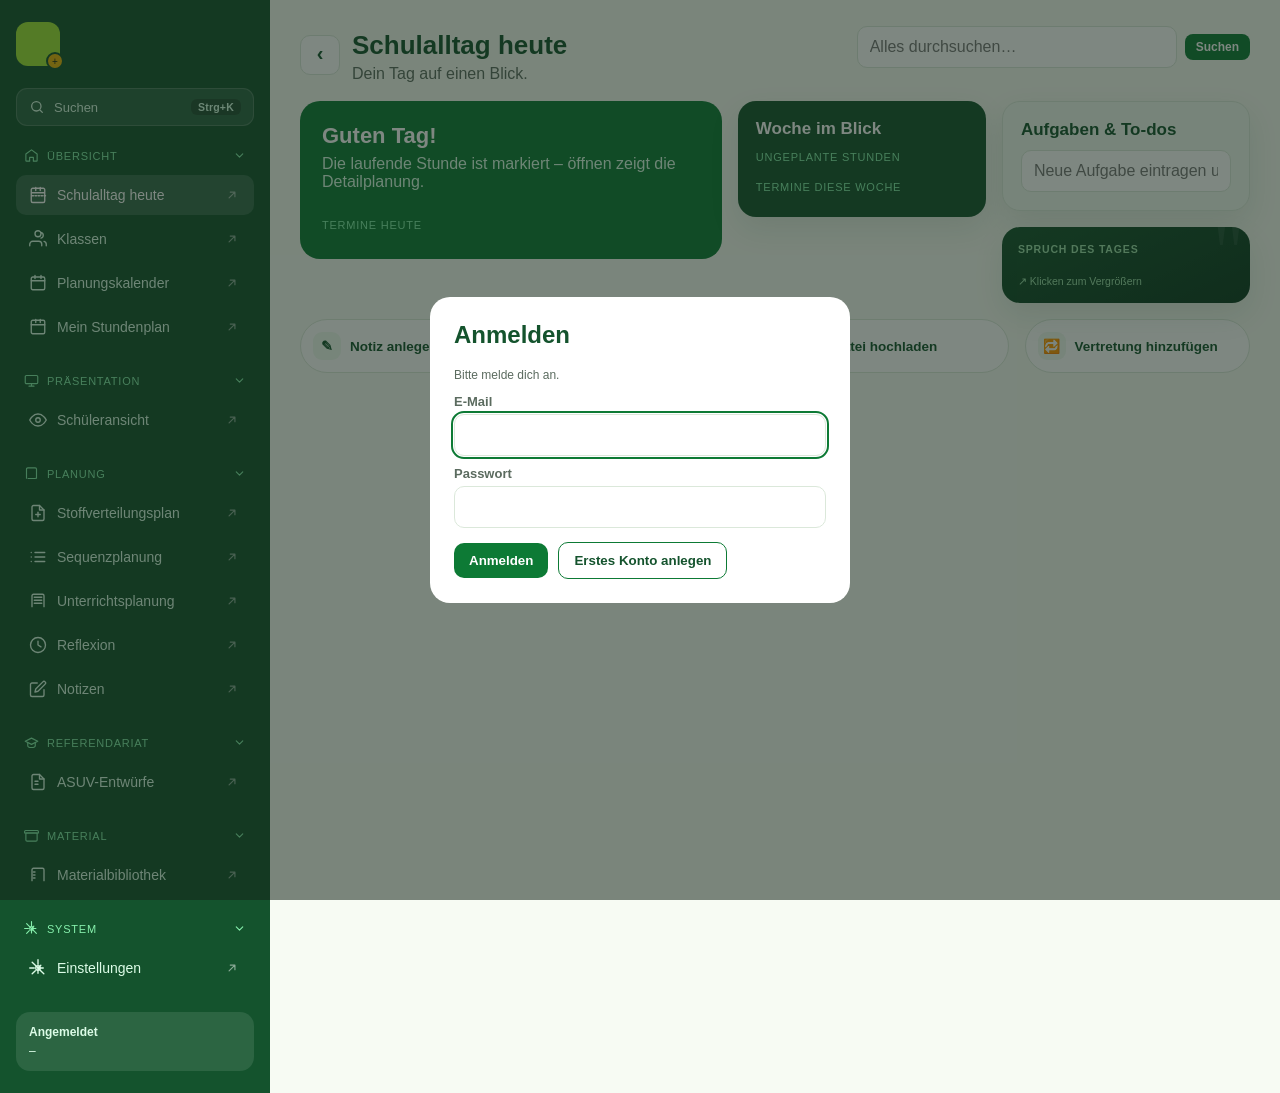
==== web/index.html @ 5d3d6851 "Login haerten: Rate-Limit gegen Brute-Force, Passwort aenderbar Rate-Limit (src/lib/loginguard.py, M" ====
<!DOCTYPE html>
<html lang="de">
<head>
<meta charset="UTF-8" />
<meta name="viewport" content="width=device-width, initial-scale=1.0, viewport-fit=cover" />
<title>Lehrer-Dashboard</title>
<link rel="icon" id="faviconLink" href="/favicon.ico" />
<link rel="apple-touch-icon" href="/api/branding/favicon" />
<link rel="manifest" href="/manifest.webmanifest" />
<meta name="theme-color" content="#14532d" />
<link rel="stylesheet" href="styles.css" />
<link rel="stylesheet" href="themes.css" />
<link rel="stylesheet" href="praesentation.css" />
</head>
<body>
<!-- U23: Offline-Banner (nur lesen). Sichtbar solange keine Internetverbindung besteht. -->
<div id="offlineBanner" class="offline-banner hidden" role="status" aria-live="polite">
  Offline – Änderungen sind erst wieder mit Internetverbindung möglich.
</div>
<div class="app">
  <div class="nav-backdrop" id="navBackdrop"></div>
  <aside id="sidebarNav">
    <div class="brand-wrap">
      <div class="avatar-wrap">
        <img class="avatar-img" id="avatarImg" src="[data-uri]" alt="Profil" />
        <div class="avatar-upload-btn" id="avatarUploadBtn" title="Profilbild hochladen">+</div>
        <input type="file" id="avatarFileInput" accept="image/*" hidden />
      </div>
      <div><div class="brand"><span id="sidebarDate"></span></div></div>
    </div>
    <div class="sub" id="sidebarKW"></div>

    <!-- U27 (Variante C): Kommando-Suche öffnen (⌘K / Strg+K / „/") -->
    <button class="nav-search-btn" id="cmdOpenBtn" type="button" aria-label="Suche öffnen">
      <span class="nav-search-ic"><svg viewBox="0 0 24 24" fill="none" stroke="currentColor" stroke-width="1.9" stroke-linecap="round" stroke-linejoin="round" aria-hidden="true"><path d="M11 18a7 7 0 1 0 0-14 7 7 0 0 0 0 14Z M20 20l-3.6-3.6"/></svg></span>
      <span>Suchen</span>
      <span class="nav-search-kbd" id="cmdOpenBtnKbd">⌘K</span>
    </button>

    <!-- Offline-Sync (F5): erscheint nur, solange ungelöste Sync-Konflikte oder fehlgeschlagene
         Mutationen in der lokalen Mutation-Queue liegen (siehe sync-conflicts.js). -->
    <button class="nav-search-btn nav-sync-conflict-btn hidden" id="syncConflictBtn" type="button">
      <span class="nav-search-ic" aria-hidden="true">⚠</span>
      <span id="syncConflictBtnLabel">Sync-Probleme</span>
    </button>

    <nav class="nav-groups" aria-label="Bereiche">
    <button type="button" class="section-label" data-section-toggle="uebersicht" aria-expanded="true">
      <svg class="section-ic" viewBox="0 0 24 24" fill="none" stroke="currentColor" stroke-width="1.8" stroke-linecap="round" stroke-linejoin="round" aria-hidden="true"><path d="M3 9.5 12 3l9 6.5V20a1 1 0 0 1-1 1h-5v-6H9v6H4a1 1 0 0 1-1-1V9.5Z"/></svg>
      <span>Übersicht</span>
      <svg class="section-chevron" viewBox="0 0 24 24" fill="none" stroke="currentColor" stroke-width="2" stroke-linecap="round" stroke-linejoin="round" aria-hidden="true"><path d="M6 9l6 6 6-6"/></svg>
    </button>
    <div class="nav-section" data-section="uebersicht">
    <span class="nav-row"><a class="nav-btn active" href="#heute" data-view="heute" aria-current="page"><span class="nav-ic"><svg viewBox="0 0 24 24" fill="none" stroke="currentColor" stroke-width="1.8" stroke-linecap="round" stroke-linejoin="round" aria-hidden="true"><path d="M3 9h18M9 2v4m6-4v4M4 13h2m2 0h2m2 0h2m2 0h2m2 0h2M5 22h14a2 2 0 0 0 2-2V5a2 2 0 0 0-2-2H5a2 2 0 0 0-2 2v15a2 2 0 0 0 2 2Z"/></svg></span><span>Schulalltag heute</span></a><button type="button" class="nav-tab-open" data-tab-open="heute" title="Schulalltag heute als Tab im Hintergrund öffnen" aria-label="Schulalltag heute als Tab im Hintergrund öffnen"><svg viewBox="0 0 24 24" fill="none" stroke="currentColor" stroke-width="2" stroke-linecap="round" stroke-linejoin="round" aria-hidden="true"><path d="M7 17 17 7M9 7h8v8"/></svg></button></span>
    <span class="nav-row"><a class="nav-btn" href="#klassen" data-view="klassen"><span class="nav-ic"><svg viewBox="0 0 24 24" fill="none" stroke="currentColor" stroke-width="1.8" stroke-linecap="round" stroke-linejoin="round" aria-hidden="true"><path d="M17 21v-2a4 4 0 0 0-4-4H5a4 4 0 0 0-4 4v2M12 9a4 4 0 1 0 0-8 4 4 0 0 0 0 8ZM23 21v-2a4 4 0 0 0-3-3.87M16 3.13a4 4 0 0 1 0 7.75"/></svg></span><span>Klassen</span></a><button type="button" class="nav-tab-open" data-tab-open="klassen" title="Klassen als Tab im Hintergrund öffnen" aria-label="Klassen als Tab im Hintergrund öffnen"><svg viewBox="0 0 24 24" fill="none" stroke="currentColor" stroke-width="2" stroke-linecap="round" stroke-linejoin="round" aria-hidden="true"><path d="M7 17 17 7M9 7h8v8"/></svg></button></span>
    <span class="nav-row"><a class="nav-btn" href="#kalender" data-view="kalender"><span class="nav-ic"><svg viewBox="0 0 24 24" fill="none" stroke="currentColor" stroke-width="1.8" stroke-linecap="round" stroke-linejoin="round" aria-hidden="true"><rect x="3" y="4" width="18" height="17" rx="2"/><path d="M16 2v4M8 2v4M3 9h18"/></svg></span><span>Planungskalender</span></a><button type="button" class="nav-tab-open" data-tab-open="kalender" title="Planungskalender als Tab im Hintergrund öffnen" aria-label="Planungskalender als Tab im Hintergrund öffnen"><svg viewBox="0 0 24 24" fill="none" stroke="currentColor" stroke-width="2" stroke-linecap="round" stroke-linejoin="round" aria-hidden="true"><path d="M7 17 17 7M9 7h8v8"/></svg></button></span>
    <span class="nav-row"><a class="nav-btn" href="#stundenplan" data-view="stundenplan"><span class="nav-ic"><svg viewBox="0 0 24 24" fill="none" stroke="currentColor" stroke-width="1.8" stroke-linecap="round" stroke-linejoin="round" aria-hidden="true"><path d="M3 5a2 2 0 0 1 2-2h14a2 2 0 0 1 2 2v14a2 2 0 0 1-2 2H5a2 2 0 0 1-2-2V5Z"/><path d="M3 9h18M9 2v4m6-4v4"/></svg></span><span>Mein Stundenplan</span></a><button type="button" class="nav-tab-open" data-tab-open="stundenplan" title="Mein Stundenplan als Tab im Hintergrund öffnen" aria-label="Mein Stundenplan als Tab im Hintergrund öffnen"><svg viewBox="0 0 24 24" fill="none" stroke="currentColor" stroke-width="2" stroke-linecap="round" stroke-linejoin="round" aria-hidden="true"><path d="M7 17 17 7M9 7h8v8"/></svg></button></span>
    </div>

    <button type="button" class="section-label" data-section-toggle="praesentation" aria-expanded="true">
      <svg class="section-ic" viewBox="0 0 24 24" fill="none" stroke="currentColor" stroke-width="1.8" stroke-linecap="round" stroke-linejoin="round" aria-hidden="true"><rect x="2" y="4" width="20" height="13" rx="2"/><path d="M8 21h8M12 17v4"/></svg>
      <span>Präsentation</span>
      <svg class="section-chevron" viewBox="0 0 24 24" fill="none" stroke="currentColor" stroke-width="2" stroke-linecap="round" stroke-linejoin="round" aria-hidden="true"><path d="M6 9l6 6 6-6"/></svg>
    </button>
    <div class="nav-section" data-section="praesentation">
    <span class="nav-row"><a class="nav-btn" href="#praesentation" data-view="praesentation"><span class="nav-ic"><svg viewBox="0 0 24 24" fill="none" stroke="currentColor" stroke-width="1.8" stroke-linecap="round" stroke-linejoin="round" aria-hidden="true"><path d="M1 12s4-8 11-8 11 8 11 8-4 8-11 8-11-8-11-8Z"/><circle cx="12" cy="12" r="3"/></svg></span><span>Schüleransicht</span></a><button type="button" class="nav-tab-open" data-tab-open="praesentation" title="Schüleransicht als Tab im Hintergrund öffnen" aria-label="Schüleransicht als Tab im Hintergrund öffnen"><svg viewBox="0 0 24 24" fill="none" stroke="currentColor" stroke-width="2" stroke-linecap="round" stroke-linejoin="round" aria-hidden="true"><path d="M7 17 17 7M9 7h8v8"/></svg></button></span>
    </div>

    <button type="button" class="section-label" data-section-toggle="planung" aria-expanded="true">
      <svg class="section-ic" viewBox="0 0 24 24" fill="none" stroke="currentColor" stroke-width="1.8" stroke-linecap="round" stroke-linejoin="round" aria-hidden="true"><path d="M4 19.5V5a2 2 0 0 1 2-2h12a2 2 0 0 1 2 2v14.5M6.5 20H18a2 2 0 0 0 2-2V5"/></svg>
      <span>Planung</span>
      <svg class="section-chevron" viewBox="0 0 24 24" fill="none" stroke="currentColor" stroke-width="2" stroke-linecap="round" stroke-linejoin="round" aria-hidden="true"><path d="M6 9l6 6 6-6"/></svg>
    </button>
    <div class="nav-section" data-section="planung">
    <span class="nav-row"><a class="nav-btn" href="#stoff" data-view="stoff"><span class="nav-ic"><svg viewBox="0 0 24 24" fill="none" stroke="currentColor" stroke-width="1.8" stroke-linecap="round" stroke-linejoin="round" aria-hidden="true"><path d="M14 2H6a2 2 0 0 0-2 2v16a2 2 0 0 0 2 2h12a2 2 0 0 0 2-2V8Z"/><polyline points="14 2 14 8 20 8"/><line x1="12" y1="11" x2="12" y2="17"/><line x1="9" y1="14" x2="15" y2="14"/></svg></span><span>Stoffverteilungsplan</span></a><button type="button" class="nav-tab-open" data-tab-open="stoff" title="Stoffverteilungsplan als Tab im Hintergrund öffnen" aria-label="Stoffverteilungsplan als Tab im Hintergrund öffnen"><svg viewBox="0 0 24 24" fill="none" stroke="currentColor" stroke-width="2" stroke-linecap="round" stroke-linejoin="round" aria-hidden="true"><path d="M7 17 17 7M9 7h8v8"/></svg></button></span>
    <span class="nav-row"><a class="nav-btn" href="#sequenzplan" data-view="sequenzplan"><span class="nav-ic"><svg viewBox="0 0 24 24" fill="none" stroke="currentColor" stroke-width="1.8" stroke-linecap="round" stroke-linejoin="round" aria-hidden="true"><path d="M8 6h13M8 12h13M8 18h13M3 6h.01M3 12h.01M3 18h.01"/></svg></span><span>Sequenzplanung</span></a><button type="button" class="nav-tab-open" data-tab-open="sequenzplan" title="Sequenzplanung als Tab im Hintergrund öffnen" aria-label="Sequenzplanung als Tab im Hintergrund öffnen"><svg viewBox="0 0 24 24" fill="none" stroke="currentColor" stroke-width="2" stroke-linecap="round" stroke-linejoin="round" aria-hidden="true"><path d="M7 17 17 7M9 7h8v8"/></svg></button></span>
    <span class="nav-row"><a class="nav-btn" href="#stunde" data-view="stunde"><span class="nav-ic"><svg viewBox="0 0 24 24" fill="none" stroke="currentColor" stroke-width="1.8" stroke-linecap="round" stroke-linejoin="round" aria-hidden="true"><path d="M4 19.5V5a2 2 0 0 1 2-2h12a2 2 0 0 1 2 2v14.5M7 7h10M7 11h10M7 15h10"/></svg></span><span>Unterrichtsplanung</span></a><button type="button" class="nav-tab-open" data-tab-open="stunde" title="Unterrichtsplanung als Tab im Hintergrund öffnen" aria-label="Unterrichtsplanung als Tab im Hintergrund öffnen"><svg viewBox="0 0 24 24" fill="none" stroke="currentColor" stroke-width="2" stroke-linecap="round" stroke-linejoin="round" aria-hidden="true"><path d="M7 17 17 7M9 7h8v8"/></svg></button></span>
    <span class="nav-row"><a class="nav-btn" href="#reflexion" data-view="reflexion"><span class="nav-ic"><svg viewBox="0 0 24 24" fill="none" stroke="currentColor" stroke-width="1.8" stroke-linecap="round" stroke-linejoin="round" aria-hidden="true"><path d="M12 2C6.48 2 2 6.48 2 12s4.48 10 10 10 10-4.48 10-10S17.52 2 12 2Z"/><path d="M12 7v5l4 2.5"/></svg></span><span>Reflexion</span></a><button type="button" class="nav-tab-open" data-tab-open="reflexion" title="Reflexion als Tab im Hintergrund öffnen" aria-label="Reflexion als Tab im Hintergrund öffnen"><svg viewBox="0 0 24 24" fill="none" stroke="currentColor" stroke-width="2" stroke-linecap="round" stroke-linejoin="round" aria-hidden="true"><path d="M7 17 17 7M9 7h8v8"/></svg></button></span>
    <span class="nav-row"><a class="nav-btn" href="#notizen" data-view="notizen"><span class="nav-ic"><svg viewBox="0 0 24 24" fill="none" stroke="currentColor" stroke-width="1.8" stroke-linecap="round" stroke-linejoin="round" aria-hidden="true"><path d="M11 4H4a2 2 0 0 0-2 2v14a2 2 0 0 0 2 2h14a2 2 0 0 0 2-2v-7"/><path d="M18.5 2.5a2.121 2.121 0 0 1 3 3L12 15l-4 1 1-4 9.5-9.5Z"/></svg></span><span>Notizen</span></a><button type="button" class="nav-tab-open" data-tab-open="notizen" title="Notizen als Tab im Hintergrund öffnen" aria-label="Notizen als Tab im Hintergrund öffnen"><svg viewBox="0 0 24 24" fill="none" stroke="currentColor" stroke-width="2" stroke-linecap="round" stroke-linejoin="round" aria-hidden="true"><path d="M7 17 17 7M9 7h8v8"/></svg></button></span>
    </div>

    <button type="button" class="section-label" data-section-toggle="referendariat" aria-expanded="true">
      <svg class="section-ic" viewBox="0 0 24 24" fill="none" stroke="currentColor" stroke-width="1.8" stroke-linecap="round" stroke-linejoin="round" aria-hidden="true"><path d="M22 10 12 5 2 10l10 5 10-5Z"/><path d="M6 12v5c0 1.5 2.5 3 6 3s6-1.5 6-3v-5"/></svg>
      <span>Referendariat</span>
      <svg class="section-chevron" viewBox="0 0 24 24" fill="none" stroke="currentColor" stroke-width="2" stroke-linecap="round" stroke-linejoin="round" aria-hidden="true"><path d="M6 9l6 6 6-6"/></svg>
    </button>
    <div class="nav-section" data-section="referendariat">
    <span class="nav-row"><a class="nav-btn" href="#asuv" data-view="asuv"><span class="nav-ic"><svg viewBox="0 0 24 24" fill="none" stroke="currentColor" stroke-width="1.8" stroke-linecap="round" stroke-linejoin="round" aria-hidden="true"><path d="M14 2H6a2 2 0 0 0-2 2v16a2 2 0 0 0 2 2h12a2 2 0 0 0 2-2V8Z"/><polyline points="14 2 14 8 20 8"/><line x1="12" y1="11" x2="8" y2="11"/><line x1="12" y1="15" x2="8" y2="15"/></svg></span><span>ASUV-Entwürfe</span></a><button type="button" class="nav-tab-open" data-tab-open="asuv" title="ASUV-Entwürfe als Tab im Hintergrund öffnen" aria-label="ASUV-Entwürfe als Tab im Hintergrund öffnen"><svg viewBox="0 0 24 24" fill="none" stroke="currentColor" stroke-width="2" stroke-linecap="round" stroke-linejoin="round" aria-hidden="true"><path d="M7 17 17 7M9 7h8v8"/></svg></button></span>
    </div>

    <button type="button" class="section-label" data-section-toggle="material" aria-expanded="true">
      <svg class="section-ic" viewBox="0 0 24 24" fill="none" stroke="currentColor" stroke-width="1.8" stroke-linecap="round" stroke-linejoin="round" aria-hidden="true"><path d="M21 8H3v11a2 2 0 0 0 2 2h14a2 2 0 0 0 2-2V8Z"/><path d="M1 5.5A1.5 1.5 0 0 1 2.5 4h19A1.5 1.5 0 0 1 23 5.5V8H1V5.5Z"/></svg>
      <span>Material</span>
      <svg class="section-chevron" viewBox="0 0 24 24" fill="none" stroke="currentColor" stroke-width="2" stroke-linecap="round" stroke-linejoin="round" aria-hidden="true"><path d="M6 9l6 6 6-6"/></svg>
    </button>
    <div class="nav-section" data-section="material">
    <span class="nav-row"><a class="nav-btn" href="#material" data-view="material"><span class="nav-ic"><svg viewBox="0 0 24 24" fill="none" stroke="currentColor" stroke-width="1.8" stroke-linecap="round" stroke-linejoin="round" aria-hidden="true"><path d="M4 19.5V5a2 2 0 0 1 2-2h12a2 2 0 0 1 2 2v14.5M6 8h2M6 12h2M6 16h2"/></svg></span><span>Materialbibliothek</span></a><button type="button" class="nav-tab-open" data-tab-open="material" title="Materialbibliothek als Tab im Hintergrund öffnen" aria-label="Materialbibliothek als Tab im Hintergrund öffnen"><svg viewBox="0 0 24 24" fill="none" stroke="currentColor" stroke-width="2" stroke-linecap="round" stroke-linejoin="round" aria-hidden="true"><path d="M7 17 17 7M9 7h8v8"/></svg></button></span>
    </div>

    <button type="button" class="section-label" data-section-toggle="system" aria-expanded="true">
      <svg class="section-ic" viewBox="0 0 24 24" fill="none" stroke="currentColor" stroke-width="1.8" stroke-linecap="round" stroke-linejoin="round" aria-hidden="true"><circle cx="12" cy="12" r="3"/><path d="M12 1v6m0 6v6M4.22 4.22l4.24 4.24m3.08 3.08l4.24 4.24M1 12h6m6 0h6M4.22 19.78l4.24-4.24m3.08-3.08l4.24-4.24M19.78 19.78l-4.24-4.24m-3.08-3.08l-4.24-4.24"/></svg>
      <span>System</span>
      <svg class="section-chevron" viewBox="0 0 24 24" fill="none" stroke="currentColor" stroke-width="2" stroke-linecap="round" stroke-linejoin="round" aria-hidden="true"><path d="M6 9l6 6 6-6"/></svg>
    </button>
    <div class="nav-section" data-section="system">
    <span class="nav-row"><a class="nav-btn" href="#settings" data-view="settings"><span class="nav-ic"><svg viewBox="0 0 24 24" fill="none" stroke="currentColor" stroke-width="1.8" stroke-linecap="round" stroke-linejoin="round" aria-hidden="true"><circle cx="12" cy="12" r="3"/><path d="M12 1v6m0 6v6M4.22 4.22l4.24 4.24m3.08 3.08l4.24 4.24M1 12h6m6 0h6M4.22 19.78l4.24-4.24m3.08-3.08l4.24-4.24M19.78 19.78l-4.24-4.24m-3.08-3.08l-4.24-4.24"/></svg></span><span>Einstellungen</span></a><button type="button" class="nav-tab-open" data-tab-open="settings" title="Einstellungen als Tab im Hintergrund öffnen" aria-label="Einstellungen als Tab im Hintergrund öffnen"><svg viewBox="0 0 24 24" fill="none" stroke="currentColor" stroke-width="2" stroke-linecap="round" stroke-linejoin="round" aria-hidden="true"><path d="M7 17 17 7M9 7h8v8"/></svg></button></span>
    </div>

    </nav>
    <div class="nav-footer"><div style="font-weight:700; margin-bottom:5px;">Angemeldet</div><span id="navUser">–</span></div>
  </aside>

  <main>
    <!-- M6 U2: globale In-App-Tab-Leiste (mehrere Views/Klassen parallel offenhalten) -->
    <div class="global-tabs" id="globalTabs"></div>

    <div class="topbar">
      <div class="topbar-head">
        <button class="burger-btn" id="burgerBtn" aria-label="Menü öffnen"><span></span></button>
        <button class="nav-collapse-btn" id="navCollapseBtn" title="Navigation einklappen" aria-label="Navigation einklappen">‹</button>
        <div class="topbar-titles">
          <h1 class="title" id="pageTitle">Schulalltag heute</h1>
          <div class="page-sub" id="pageSub">Dein Tag auf einen Blick.</div>
        </div>
      </div>
      <!-- U25: Globale Volltextsuche über alle Inhalte -->
      <form class="topbar-search" id="globalSearchForm" role="search">
        <input id="globalSearchInput" type="search" placeholder="Alles durchsuchen…" aria-label="Volltextsuche" autocomplete="off" />
        <button class="btn small" type="submit">Suchen</button>
      </form>
      <!-- M1d: Schulmanager-Abgleich – Glocke nur sichtbar, wenn ein ICS-Link hinterlegt ist -->
      <button type="button" class="sm-bell hidden" id="smBellBtn" title="Schulmanager-Änderungen" aria-label="Schulmanager-Änderungen">
        <svg viewBox="0 0 24 24" fill="none" stroke="currentColor" stroke-width="1.8" stroke-linecap="round" stroke-linejoin="round" aria-hidden="true"><path d="M18 8a6 6 0 0 0-12 0c0 7-3 9-3 9h18s-3-2-3-9"/><path d="M13.73 21a2 2 0 0 1-3.46 0"/></svg>
        <span class="sm-bell-dot hidden" id="smBellCount">0</span>
      </button>
    </div>

    <!-- SUCHE (U25; U27 Variante C: zweispaltig – Filter links, Treffer rechts) -->
    <section id="suche" class="view hidden">
      <div class="card search-head">
        <h2 id="searchHeading" style="margin-bottom:4px;">Suche</h2>
        <p class="muted small" id="searchSummary">Gib oben einen Suchbegriff ein.</p>
      </div>
      <div class="search-layout">
        <div class="search-filters" id="searchFacets"></div>
        <div id="searchResultsGlobal" class="search-results"></div>
      </div>
    </section>

    <!-- HEUTE — Desktop: dreispaltiges Raster (Stundenplan | Woche im Blick | To-dos/Spruch).
         Mobile (<=1080px) fällt auf eine Spalte in der bisherigen Reihenfolge zurück; der
         Spruch bleibt <=920px ausgeblendet wie bisher. Alle IDs unverändert. -->
    <section id="heute" class="view">
      <div id="heuteTiles"></div>
      <div class="dash-grid">
        <div class="hero-panel">
          <h2>Guten Tag!</h2>
          <p style="margin:0 0 16px; color:#dcfce7;">Die laufende Stunde ist markiert – öffnen zeigt die Detailplanung.</p>
          <div class="mini-list" id="todayLessonList"></div>
          <div class="sec-h">Termine heute</div>
          <div class="mini-list" id="todayAppointmentsList"></div>
          <div id="hefterReminderBlock" class="hidden">
            <div class="sec-h">Heftereinträge</div>
            <div class="mini-list" id="hefterReminderList"></div>
          </div>
        </div>
        <div class="card dark dash-week">
          <h3>Woche im Blick</h3>
          <div class="sec-h">Ungeplante Stunden</div>
          <div class="mini-list" id="weekUnplannedList"></div>
          <div class="sec-h">Termine diese Woche</div>
          <div class="mini-list" id="weekAppointmentsList"></div>
        </div>
        <div class="dash-side">
          <div class="card soft">
            <h3>Aufgaben &amp; To-dos</h3>
            <div id="todoList"></div>
            <div class="row" style="margin-top:9px;">
              <div style="grid-column: span 2;"><input id="newTodoInput" placeholder="Neue Aufgabe eintragen und Enter drücken ..." /></div>
            </div>
          </div>
          <div class="spruch-card" id="spruchCard" tabindex="0" role="button" aria-label="Spruch des Tages, Vollbild öffnen">
            <div class="qmark">&quot;</div>
            <div class="eyebrow">Spruch des Tages <span class="spruch-cat" id="spruchCat"></span></div>
            <blockquote id="spruchText"></blockquote>
            <div class="expand-hint">↗ Klicken zum Vergrößern</div>
          </div>
        </div>

        <div class="ql-row">
          <div class="ql-cell"><button type="button" class="ql-pill" id="qlNoteBtn"><span class="ql-ic">✎</span>Notiz anlegen</button></div>
          <div class="ql-cell"><button type="button" class="ql-pill" id="qlCalendarBtn"><span class="ql-ic">📅</span>Kalendereintrag</button></div>
          <div class="ql-cell"><button type="button" class="ql-pill" id="qlUploadBtn"><span class="ql-ic">⇧</span>Datei hochladen</button></div>
          <div class="ql-cell"><button type="button" class="ql-pill" id="qlVertretungBtn"><span class="ql-ic">🔁</span>Vertretung hinzufügen</button></div>
        </div>
      </div>
    </section>

    <!-- KLASSEN — Desktop: Formular oben (kompaktes 4er-Raster), Übersicht darunter in
         voller Breite (die Tabelle braucht den Platz). Mobile unverändert. -->
    <section id="klassen" class="view hidden">
      <div id="klassenTiles"></div>
      <div class="card" id="klassenFormCard">
        <h3>Klasse anlegen</h3>
        <div class="row-3">
          <div><label for="className">Klassenname</label><input id="className" placeholder="z. B. 8a" /></div>
          <div><label for="classSubject">Fach</label><select id="classSubject"><option>Deutsch</option><option>WTH</option><option>kein Fach</option></select></div>
          <div><label for="classGrade">Klassenstufe</label><select id="classGrade"><option>5</option><option>6</option><option>7</option><option>8</option><option>9</option><option>10</option></select></div>
          <div><label for="classTrack">Bildungsgang</label><select id="classTrack"><option>RS</option><option>HS</option><option>gemischt</option></select></div>
          <div><label for="classHours">Wochenstunden</label><input id="classHours" type="number" min="1" max="10" value="2" /></div>
          <div><label for="classGroup">Parallelgruppe</label><input id="classGroup" placeholder="z. B. Deutsch 8" /></div>
        </div>
        <div style="margin-top:12px;"><button class="btn" id="saveClass">Klasse speichern</button></div>
      </div>
      <div class="card" id="klassenListCard" style="margin-top:14px;">
        <h3>Klassenübersicht</h3>
        <p class="muted small">Klick auf den Klassennamen öffnet die Detailseite mit Stunden und Schülerliste.</p>
        <div class="table-scroll table-scroll-wide" id="classTableWrap"><table id="classTable"><thead><tr><th>Klasse</th><th>Fach</th><th>Stufe</th><th>Bildungsgang</th><th>Std.</th><th>Parallelgruppe</th><th></th></tr></thead><tbody></tbody></table></div>
      </div>
    </section>

    <!-- KLASSEN-DETAIL (U14) — Desktop: zweispaltiges Raster (cd-layout); Mobile (<=1080px)
         fällt auf eine Spalte zurück, siehe @media in styles.css. Alle Container-IDs
         unverändert, damit app.js weiter dieselben Elemente füllt. -->
    <section id="klasse-detail" class="view hidden">
      <div class="card cd-band">
        <div class="cd-head">
          <h3 id="cdTitle" style="margin:0;">Klasse</h3>
          <div class="cd-actions">
            <button class="btn small secondary" id="cdBackBtn">← Zur Übersicht</button>
            <button class="btn small" id="cdEditBtn">Stammdaten bearbeiten</button>
            <button class="btn small" id="cdPraesentBtn">In Schüleransicht zeigen</button>
          </div>
        </div>
        <div id="cdMeta" class="cd-meta"></div>
      </div>

      <!-- Status-Kacheln: Kennzahlen auf einen Blick, Klick springt zur passenden Karte -->
      <div id="cdTiles" class="cd-tiles"></div>

      <div class="cd-layout">
        <div class="cd-col-main">
          <!-- ===== U18: Sitzplan (Lehrersicht: Tafel unten) ===== -->
          <div class="card cd-ord-2">
            <h3>Sitzplan</h3>
            <p class="muted small">Plätze anordnen, Namen aus der Schülerliste zuweisen, speichern und als PDF drucken. Ansicht in Lehrersicht: Tafel/Vorne unten.</p>

            <div class="row" style="margin-top:10px;align-items:end;">
              <div><label class="small muted" for="spName">Name des Sitzplans</label><input id="spName" placeholder="z. B. Standardplan" /></div>
              <div><label class="small muted" for="spRows">Reihen</label><input id="spRows" type="number" min="1" max="12" value="4" /></div>
              <div><label class="small muted" for="spCols">Spalten</label><input id="spCols" type="number" min="1" max="12" value="5" /></div>
              <div><button class="btn small secondary" id="spBuildBtn">Raster aufbauen</button></div>
            </div>

            <div class="sp-ai" style="margin-top:12px;">
              <label class="small muted" for="spAiDesc">KI-Anordnung (Freitext, z. B. „Lisa nach vorn, Max nicht neben Paul“)</label>
              <textarea id="spAiDesc" rows="2" placeholder="Wünsche zur Sitzordnung …"></textarea>
              <div style="margin-top:8px;"><button class="btn small" id="spAiBtn">Per KI anordnen</button></div>
            </div>

            <div id="spGridWrap" class="sp-grid-wrap" style="margin-top:14px;"></div>

            <div class="row" style="margin-top:12px;">
              <div><button class="btn small" id="spSaveBtn">Sitzplan speichern</button></div>
              <div><button class="btn small secondary" id="spExportBtn" disabled>Als PDF herunterladen</button></div>
              <div><button class="btn small secondary" id="spNewBtn">Neu / Leeren</button></div>
            </div>

            <div style="margin-top:14px;">
              <h4 style="margin:0 0 6px;">Gespeicherte Sitzpläne</h4>
              <div id="spList"></div>
            </div>
          </div>
          <!-- ===== /U18 ===== -->

          <div class="card cd-ord-3">
            <div class="cd-head">
              <h3>Lehrplan – Abhaken</h3>
              <div id="cdLehrplanProgress" class="cd-actions"></div>
            </div>
            <p class="muted small">Ziele der Klassenstufe und Lernbereiche aus dem sächsischen Lehrplan – übers Schuljahr abhaken. Abgehakte bleiben sichtbar.</p>
            <div id="cdLehrplan"></div>
          </div>

          <div class="card cd-ord-4">
            <div class="cd-head">
              <h3>Hefter der SuS</h3>
              <div id="cdHefterFilter" class="cd-actions"></div>
            </div>
            <p class="muted small">Was die Schüler:innen laut Soll im Hefter stehen haben – chronologisch nach Stunden. Direkt hier bearbeitbar, wird beim Tippen automatisch gespeichert.</p>
            <div id="cdHefter"></div>
          </div>
        </div>

        <div class="cd-col-side">
          <div class="card cd-ord-1">
            <h3>Stunden dieser Klasse</h3>
            <div id="cdLessons"></div>
          </div>

          <div class="card cd-ord-5">
            <h3>Gespeicherte Stoffverteilungspläne</h3>
            <!-- U19: echte Liste der Stoffpläne dieser Klasse -->
            <div id="cdStoffPlans"></div>
          </div>

          <!-- Notizen zu dieser Klasse (U17-Anbindung) -->
          <div class="card cd-ord-7">
            <div class="cd-head">
              <h3>Notizen zu dieser Klasse</h3>
              <button class="btn small secondary" id="cdNoteNewBtn">+ Neue Notiz</button>
            </div>
            <p class="muted small">Dieselben Notizen wie unter „Notizen" – hier auf diese Klasse gefiltert. Wird beim Tippen automatisch gespeichert.</p>
            <div id="cdNotesPanel" class="notiz-ws-mini"></div>
          </div>

          <!-- U16: Plan für Parallelklasse duplizieren -->
          <div class="card u16-dup-card cd-ord-6">
            <h3>Plan für Parallelklasse duplizieren</h3>
            <p class="muted small">Einen Stoffplan dieser Klasse als Entwurf für eine andere Klasse übernehmen. Zeiträume lassen sich neu berechnen oder per KI anpassen.</p>
            <div id="cdDupBody"></div>
          </div>

          <div class="card cd-ord-8">
            <h3>Schülerliste</h3>
            <p class="muted small">Namen der Klasse pflegen – Grundlage für den Sitzplan.</p>
            <div id="cdStudentList"></div>
            <div class="row" style="margin-top:10px;">
              <div style="grid-column: span 2;"><input id="cdStudentName" placeholder="Name eingeben und Enter drücken …" /></div>
            </div>
            <div style="margin-top:12px;">
              <label class="small muted" for="cdStudentBulk">Mehrere Namen einfügen (eine Zeile = ein Name)</label>
              <textarea id="cdStudentBulk" rows="3" placeholder="Anna Muster&#10;Ben Beispiel&#10;…"></textarea>
              <div style="margin-top:8px;"><button class="btn small secondary" id="cdStudentBulkBtn">Alle hinzufügen</button></div>
            </div>
          </div>
        </div>
      </div>
    </section>

    <!-- KALENDER -->
    <section id="kalender" class="view hidden">
      <!-- U22: Kalender-Redesign — Gitter im Fokus (cal-main), Werkzeuge in einklappbarer Seitenleiste (cal-side) -->
      <div class="cal-layout" id="calLayout">
        <div class="cal-main">
          <div id="kalenderTiles"></div>
          <!-- Neuer Termin: Popover-Panel, standardmäßig versteckt; öffnet per Button oder Klick auf einen Tag -->
          <div class="card cal-entry-panel hidden" id="calEntryPanel">
            <h3 style="margin-bottom:8px;">Neuer Termin</h3>
            <div class="row">
              <div><label for="calEntryTitle">Titel</label><input id="calEntryTitle" placeholder="z. B. LUE Rechtschreibung" /></div>
              <div><label for="calEntryDate">Datum (von)</label><input id="calEntryDate" type="date" /></div>
            </div>
            <div class="row">
              <div><label for="calEntryEndDate">Enddatum (optional, mehrtägig)</label><input id="calEntryEndDate" type="date" /></div>
              <div><label for="calEntryCategory">Kategorie</label><select id="calEntryCategory"></select></div>
            </div>
            <label style="display:flex; align-items:center; gap:8px; margin-top:8px;"><input type="checkbox" id="calEntryAllDay" style="width:auto;" checked /> Ganztägig</label>
            <div class="row" id="calEntrySlotRow" style="margin-top:8px;">
              <div><label for="calEntrySlot">Stunde (optional)</label><select id="calEntrySlot"><option value="">– manuell –</option></select></div>
            </div>
            <div class="row" id="calEntryTimeRow" style="margin-top:8px; display:none;">
              <div><label for="calEntryStartTime">Uhrzeit von</label><input id="calEntryStartTime" type="time" /></div>
              <div><label for="calEntryEndTime">Uhrzeit bis</label><input id="calEntryEndTime" type="time" /></div>
            </div>
            <div class="row" style="margin-top:8px;">
              <div><label>Klassen</label><div class="class-toggle-row" id="calEntryClasses"></div></div>
              <div><label for="calEntryType">Typ</label><select id="calEntryType"><option value="lu">Lernerfolgskontrolle</option><option value="exam">Klassenarbeit/Präsentation</option><option value="normal">Sonstiges</option></select></div>
            </div>
            <div class="row" style="margin-top:8px;">
              <div><label for="calEntryRoom">Zimmer</label><input id="calEntryRoom" placeholder="z. B. 204" /></div>
            </div>
            <div style="margin-top:8px;"><label for="calEntryNotes">Notizen</label><textarea id="calEntryNotes" rows="3" placeholder="Notizen zu diesem Termin"></textarea></div>
            <label style="display:flex; align-items:center; gap:8px; margin-top:8px;"><input type="checkbox" id="calEntryFixed" style="width:auto;" /> Fixer Termin (nicht durch die Verplanung verschiebbar)</label>
            <div style="margin-top:10px; display:flex; gap:8px;"><button class="btn" id="calSaveEntryBtn">Termin speichern</button><button class="btn secondary" id="calEntryCancel">Abbrechen</button></div>
          </div>
          <div class="card">
            <div class="cal-nav">
              <button id="calPrevBtn" type="button" aria-label="Vorheriger Zeitraum">&larr;</button>
              <strong id="calLabel" style="color:var(--primary-dark);" aria-live="polite">Monat</strong>
              <span class="badge cal-week-badge hidden" id="calWeekBadge"></span>
              <button id="calNextBtn" type="button" aria-label="Nächster Zeitraum">&rarr;</button>
              <div class="view-toggle">
                <button id="calMonthBtn" class="active">Monat</button>
                <button id="calWeekBtn">Woche</button>
              </div>
              <button class="btn small ghost hidden" id="calTtToggle" title="Stundenplan-Ebene ein-/ausblenden">Stundenplan</button>
              <button class="btn small ghost" id="calOnlyTtBtn" title="Nur den Stundenplan anzeigen, alle anderen Termine ausblenden">Nur Stundenplan</button>
              <button class="btn small" id="calNewEntryBtn">+ Neuer Termin</button>
              <button class="btn small secondary" id="calAbsenceBtn" title="Krank, frei, Fortbildung, Exkursion, Kur oder Dienstreise eintragen">Abwesenheit</button>
              <button class="btn small secondary" id="calSideToggle" title="Werkzeuge ein-/ausblenden">Werkzeuge</button>
            </div>
            <div class="cal-grid" id="calGrid"></div>
            <!-- U28: Tages-Agenda (Fantastical-Stil) — Klick auf einen Monatstag zeigt seine Termine hier statt sie direkt zu öffnen. -->
            <div class="cal-day-agenda hidden" id="calDayAgenda">
              <div class="cal-day-agenda-head">
                <span class="cal-day-agenda-date" id="calDayAgendaDate"></span>
                <button class="btn small" id="calDayAgendaAddBtn">+ Termin</button>
              </div>
              <div class="cal-day-agenda-list" id="calDayAgendaList"></div>
            </div>
            <p class="small muted" style="margin-top:8px;">Grau hinterlegt = Ferien/Feiertag. Klick auf einen Tag zeigt seine Termine unten; Klick auf einen Stundentermin öffnet die Detailansicht.</p>
            <div class="cal-legend" id="calLegend"></div>
            <button class="btn small secondary" id="calManageCatBtn" data-view-target="settings" style="margin-top:8px;">Kategorien verwalten</button>
          </div>
          <!-- U22: Terminübersicht je Klasse — Lernbereiche als klickbare Datums-Abfolge -->
          <div class="card" style="margin-top:14px;">
            <h3 style="margin-bottom:8px;">Terminübersicht je Klasse</h3>
            <p class="muted small">Klick auf einen Lernbereich zeigt seinen Zeitraum und die Leistungsüberprüfungen. Klick auf ein Datum springt in den Kalender.</p>
            <div id="classTimeline"></div>
          </div>
        </div>
        <aside class="cal-side" id="calSide">
          <div class="card">
            <h3>Klassenfilter</h3>
            <p class="muted small">Klassen an- und abwählen, um ihre Termine und Lernbereiche ein- oder auszublenden.</p>
            <button type="button" class="class-toggle-summary" id="classToggleSummaryBtn" hidden></button>
            <div class="class-toggle-row" id="classToggleRow"></div>
          </div>
          <!-- U21: Google-Kalender-Sync (Button + Status; Einrichtung in den Einstellungen) -->
          <div class="card" id="googleSyncCard">
            <h3 style="margin-bottom:8px;">Google-Kalender</h3>
            <p class="muted small">Gleicht deinen Planungskalender in beide Richtungen mit Google ab. Einrichtung (Schlüssel + Kalender-ID) unter <em>Einstellungen</em>.</p>
            <div style="margin:8px 0 12px;"><span id="calGoogleStatus" class="badge bad">Nicht verbunden</span></div>
            <button class="btn" id="calGoogleSyncBtn" disabled>Mit Google synchronisieren</button>
          </div>
          <!-- U20: Jahresplan importieren (PDF → KI-Terminerkennung → Auswahl → Übernahme) -->
          <div class="card">
            <h3 style="margin-bottom:8px;">Jahresplan importieren</h3>
            <p class="muted small">Schul-Jahresplan als PDF hochladen. Die KI erkennt Termine; du wählst per Häkchen, welche übernommen werden.</p>
            <div><label for="importFile">Jahresplan (PDF)</label><input type="file" id="importFile" accept="application/pdf,.pdf" /></div>
            <div style="margin-top:10px;"><button class="btn" id="importAnalyzeBtn">PDF analysieren</button></div>
          </div>
        </aside>
      </div>
    </section>

    <!-- MEIN STUNDENPLAN (U27b) — Wochenraster mit A/B-Wochen, Klingelzeiten, Editoren -->
    <section id="stundenplan" class="view hidden">
      <div id="stundenplanTiles"></div>
      <div id="ttToolbar" class="tt-toolbar card"></div>
      <div id="ttEmpty" class="tt-empty hidden"></div>
      <div class="tt-scroll" id="ttScroll"><div id="ttGrid" class="tt-grid"></div></div>
      <div id="ttLegend" class="tt-legend"></div>
      <div id="ttEditors" class="tt-editors hidden"></div>
    </section>

    <!-- PRÄSENTATION / SCHÜLERANSICHT -->
    <section id="praesentation" class="view hidden">
      <div class="praesent-bar">
        <div class="praesent-tabs">
          <button class="praesent-tab active" data-praesent="jahresplan">Jahresplan</button>
          <button class="praesent-tab" data-praesent="lernbereich">Lernbereichsplanung</button>
          <button class="praesent-tab" data-praesent="ablauf">Unterrichtsablauf heute</button>
        </div>
        <div class="praesent-controls">
          <select id="praesentClass" class="praesent-select" style="display:none;" aria-label="Klasse"></select>
          <select id="praesentLesson" class="praesent-select" style="display:none;" aria-label="Stunde"></select>
          <button class="praesent-navbtn" id="praesentPrevBtn" style="display:none;" aria-label="Vorherige Phase">‹ Zurück</button>
          <button class="praesent-navbtn" id="praesentNextBtn" style="display:none;" aria-label="Nächste Phase">Weiter ›</button>
          <button class="btn secondary" id="praesentEditBtn" style="display:none;">Bearbeiten</button>
          <button class="btn" id="praesentFullscreenBtn">Vollbild</button>
        </div>
      </div>
      <div id="praesentStage" class="praesent-stage"></div>
    </section>

    <!-- STOFFVERTEILUNGSPLAN — Desktop: Planvorschlag + gespeicherte Pläne (breit) links,
         Jahres-Verplanung + Material-Upload rechts. Mobile (<=1080px): Original-Reihenfolge. -->
    <section id="stoff" class="view hidden">
      <div id="stoffTiles"></div>
      <div class="v2col">
      <div class="vcol">
      <div class="card ord-2">
        <h3>Planvorschlag</h3>
        <div id="planSummary" class="small muted" style="margin-bottom:8px;"></div>
        <div class="table-scroll"><table id="planTable"><thead><tr><th>LB</th><th>Thema</th><th>Ustd.</th><th>Wochen</th><th>Zeitraum</th></tr></thead><tbody></tbody></table></div>
        <div style="margin-top:12px;">
          <button class="btn" id="planSaveBtn">Plan speichern</button>
          <span class="small muted" style="margin-left:8px;">Speichert den aktuell angezeigten Vorschlag als Stoffverteilungsplan.</span>
        </div>
      </div>
      <!-- Gespeicherte Stoffverteilungspläne (U12) -->
      <div class="card ord-3" id="stoffPlansCard">
        <h3>Gespeicherte Pläne</h3>
        <p class="muted small">Pläne der gewählten Klasse: laden (füllt die Tabelle oben), Zeiträume bearbeiten, aktiv schalten oder löschen. Je Klasse + Schuljahr kann nur ein Plan aktiv sein.</p>
        <div id="stoffPlansList" class="stoff-plans"></div>
      </div>
      </div>
      <div class="vcol">
      <div class="card ord-1">
        <h3>Jahres-Verplanung (Vorschlag)</h3>
        <p class="muted small">Verteilt die Lernbereiche der Klasse über das Schuljahr – Stundenrichtwerte, Wochenstunden, Ferien/Feiertage und fixe Termine werden berücksichtigt.</p>
        <div class="row">
          <div><label for="planYear">Schuljahr</label><select id="planYear"></select></div>
          <div><label for="planClass">Klasse</label><select id="planClass"></select></div>
        </div>
        <p class="muted small">Klassen ohne festes Fach (z. B. stellvertretende Klassenleitung) erscheinen hier nicht – für sie gibt es keinen einheitlichen Lehrplan. Einzelne Stunden lassen sich für solche Klassen weiterhin direkt in der Unterrichtsplanung mit freier Fachwahl anlegen.</p>
        <div style="margin-top:12px; display:flex; gap:10px; flex-wrap:wrap;">
          <button class="btn ai" id="stoffAiBtn">✨ KI-Vorschlag</button>
        </div>
        <div class="note-box" style="margin-top:12px;">„✨ KI-Vorschlag" nutzt Claude (Sonnet) für eine didaktische Sequenzierung des Stoffverteilungsplans.</div>
        <div style="margin-top:14px;">
          <label for="planNotes">Ideen für den Jahresplan (KI berücksichtigt sie bei der Generierung)</label>
          <textarea id="planNotes" rows="3" placeholder="z. B. Projektwoche im Mai, Klassenfahrt vor den Herbstferien, Schwerpunkt Lektüre in Kl. 8 …"></textarea>
          <div style="margin-top:8px; display:flex; gap:10px; align-items:center;">
            <button class="btn small secondary" id="planNotesSave">Ideen speichern</button>
            <span id="planNotesStatus" class="small muted"></span>
          </div>
        </div>
      </div>
      <div class="card ord-4" id="stoffUploadCard" style="display:none;">
        <h3>Material zu einem Lernbereich hochladen</h3>
        <p class="muted small">Wird in der Materialbibliothek abgelegt, indiziert und mit dem Lernbereich verknüpft (Direkt-Upload).</p>
        <div class="row-3">
          <div><label for="stoffLb">Lernbereich</label><select id="stoffLb"></select></div>
          <div><label for="stoffFile">Datei</label><input type="file" id="stoffFile" /></div>
          <div style="align-self:flex-end;"><button class="btn" id="stoffUpload">Hochladen &amp; verknüpfen</button></div>
        </div>
      </div>
      </div>
      </div>
    </section>

    <!-- SEQUENZPLANUNG — Desktop: Stundenliste (breit) links, Konfiguration rechts.
         Mobile (<=1080px): Konfiguration über Stundenliste wie bisher. -->
    <section id="sequenzplan" class="view hidden">
      <div id="sequenzTiles"></div>
      <div class="v2col">
      <div class="card ord-2">
        <h3>Stunden dieser Sequenz</h3>
        <div id="seqSummary" class="small muted" style="margin-bottom:8px;"></div>
        <div id="seqCards" class="seq-cards"></div>
        <div style="margin-top:12px;">
          <button class="btn" id="seqSaveBtn">Sequenzplan speichern</button>
          <span class="small muted" style="margin-left:8px;">Speichert Titel, Grobziele und Notenarten aller Karten.</span>
          <span id="seqSaveStatus" class="small muted" style="margin-left:8px;"></span>
        </div>
      </div>
      <div class="card ord-1">
        <h3>Sequenzplan</h3>
        <p class="muted small">Zerlegt einen Block des aktiven Stoffverteilungsplans in einzelne Unterrichtsstunden mit Grobziel und Notenart.</p>
        <div class="row">
          <div><label for="seqClass">Klasse</label><select id="seqClass"></select></div>
          <div><label for="seqBlock">Block (aus aktivem Stoffplan)</label><select id="seqBlock"></select></div>
        </div>
        <div id="seqNoActivePlan" class="note-box" style="margin-top:12px; display:none;">Für diese Klasse gibt es keinen aktiven Stoffverteilungsplan. Bitte zuerst im Stoffverteilungsplan einen Plan aktiv setzen.</div>
        <div style="margin-top:14px;">
          <label for="seqIdeas">Ideen für diese Sequenz (KI berücksichtigt sie bei der Generierung)</label>
          <textarea id="seqIdeas" rows="2" placeholder="z. B. Bezug zu einem aktuellen Jugendbuch, Stationenlernen in der Mitte …"></textarea>
        </div>
        <div style="margin-top:10px; display:flex; gap:16px; flex-wrap:wrap;">
          <label class="small"><input type="checkbox" id="seqWantLk" /> Lernkontrolle einplanen</label>
          <label class="small"><input type="checkbox" id="seqWantReferat" /> Referat einplanen</label>
          <label class="small"><input type="checkbox" id="seqWantKomplexeArbeit" /> Komplexe Arbeit einplanen</label>
          <label class="small"><input type="checkbox" id="seqWantKlassenarbeit" /> Klassenarbeit einplanen</label>
        </div>
        <div style="margin-top:12px; display:flex; gap:10px; flex-wrap:wrap;">
          <button class="btn ai" id="seqAiBtn">✨ Vorschlag generieren</button>
          <button class="btn small secondary" id="seqAddBtn">+ Stunde hinzufügen</button>
        </div>
        <div class="note-box" style="margin-top:12px;">„✨ Vorschlag generieren" ersetzt die unten angezeigten Karten durch einen neuen KI-Vorschlag (Claude Sonnet) – erst „Sequenzplan speichern" übernimmt ihn dauerhaft.</div>
      </div>
      </div>
    </section>

    <!-- STUNDE -->
    <!-- UNTERRICHTSPLANUNG — Desktop: links Planungs-Fluss (Stammdaten, Lernziele, Phasen,
         Reflexion + Speichern), rechts Kontext (Ideenfeld, Zusatzmaterial, BiBox, Tafelbild,
         Heftereintrag). Ideenfeld-Hinweis oben, „Gespeicherte Stunden" voll breit unten.
         Mobile (<=1080px): eine Spalte in Original-Reihenfolge (.ord-*). Alle IDs unverändert. -->
    <section id="stunde" class="view hidden">
      <div class="ai-box">
        <div class="txt"><strong>Ideenfeld:</strong> Trage lose Gedanken oder Impulse zur Stunde ein. Die KI erzeugt daraus einen Vorschlag (Titel, Klafki, Meyer-Ampel, Phasen) – prüfen und anpassen.</div>
      </div>
      <div id="stundeTiles"></div>

      <!-- U35: Geführter Planungsassistent. Es gibt KEIN zweites Formular — der Assistent
           hängt dieselben Karten aus .v2col schrittweise in #wizCards um. Dadurch bleiben
           alle Feld-IDs, der Autosave (Event-Delegation auf #stunde), die KI-Buttons und
           die Offline-Synchronisation unverändert gültig. -->
      <div class="plan-mode" role="group" aria-label="Ansicht der Unterrichtsplanung">
        <span class="plan-mode-label">Ansicht:</span>
        <button type="button" class="plan-mode-btn" id="planModeWizard" aria-pressed="false">Geführter Assistent</button>
        <button type="button" class="plan-mode-btn active" id="planModeFull" aria-pressed="true">Vollansicht</button>
      </div>

      <!-- U35b: Der Assistent ist immer im Fokusmodus (bildschirmfüllend) — kein eigener
           Umschalter mehr. "Vollansicht" hier ist der einzige Weg zurück, solange der
           Assistent die Seite überdeckt. -->
      <div id="stundeWizard" class="wizard hidden">
        <div class="wiz-focus-bar" id="wizFocusBar">
          <span class="wiz-focus-title">Geführter Assistent</span>
          <button type="button" class="btn small secondary" id="wizFocusExit">Vollansicht (Esc)</button>
        </div>
        <ol class="wiz-steps" id="wizSteps"></ol>
        <div class="wiz-head">
          <span class="wiz-count" id="wizCount"></span>
          <h3 id="wizTitle"></h3>
          <p class="muted small" id="wizHint"></p>
          <p class="wiz-warn hidden" id="wizWarn"></p>
        </div>
        <div id="wizCards"></div>
        <div class="wiz-nav">
          <button type="button" class="btn secondary" id="wizPrev">← Zurück</button>
          <span class="wiz-nav-note" id="wizNavNote"></span>
          <button type="button" class="btn" id="wizNext">Weiter →</button>
        </div>
      </div>

      <div class="v2col">
      <div class="vcol">
      <div class="card ord-4" data-wizard-card="stammdaten">
        <h3>Unterrichtsplanung</h3>
        <div id="editHint" class="note-box hidden" style="margin-bottom:10px;">
          Bearbeite: <strong id="editHintTitle"></strong>
          <button class="btn small secondary" id="cancelEditBtn" style="margin-left:10px;">Abbrechen / Neue Stunde</button>
          <button class="btn small danger" id="deleteLessonBtn" style="margin-left:10px;">Stunde löschen</button>
        </div>
        <div id="stundeEinordnungHint" class="note-box hidden" style="margin-bottom:10px;">
          Diese Stunde ist keinem Lernbereich zugeordnet (frei geplant).
          <button class="btn ai small" id="stundeEinordnungBtn" style="margin-left:8px;">✨ Einordnung vorschlagen</button>
          <div id="stundeEinordnungResult" class="small" style="margin-top:6px;"></div>
        </div>
        <div class="row">
          <div><label for="lessonTitle">Titel/Thema</label><input id="lessonTitle" placeholder="z. B. Balladen szenisch erschließen" /></div>
          <div><label for="lessonSubject">Fach</label><select id="lessonSubject"><option>Deutsch</option><option>WTH</option></select></div>
        </div>
        <div class="row">
          <div><label for="lessonGrade">Klassenstufe</label><select id="lessonGrade"><option>5</option><option>6</option><option>7</option><option>8</option><option>9</option><option>10</option></select></div>
          <div><label for="lessonType">Stundentyp</label><select id="lessonType"><option>Einführung</option><option>Übung</option><option>Übungsstunde vor LUE</option><option>Sicherung</option><option>Lehrprobe</option></select></div>
        </div>
        <div class="row-3">
          <div><label for="lessonClass">Klasse</label><select id="lessonClass"><option value="">– keine –</option></select></div>
          <div><label for="lessonDate">Datum</label><input id="lessonDate" type="date" /><div class="hint">Mit Datum erscheint die Stunde automatisch im Kalender.</div></div>
          <div><label for="lessonDuration">Stundendauer</label><select id="lessonDuration"><option value="45">45 Minuten (Einzelstunde)</option><option value="90">90 Minuten (Doppelstunde)</option></select></div>
        </div>
        <div class="row">
          <div><label for="lessonSlot">Stunde (optional)</label><select id="lessonSlot"><option value="">– manuell –</option></select></div>
          <div><label for="lessonTime">Uhrzeit</label><input id="lessonTime" type="time" /></div>
        </div>
        <div id="lessonLbRow" class="row hidden" style="margin-top:10px;">
          <div>
            <label for="lessonLb">Lernbereich (aus Stoffverteilungsplan, optional)</label>
            <select id="lessonLb"><option value="">– kein Lernbereich –</option></select>
          </div>
          <div id="lessonLbProgress" class="small muted" style="align-self:end;"></div>
        </div>
        <div id="lessonSeqRow" class="row hidden" style="margin-top:10px;">
          <div>
            <label>Aus Sequenzplan übernehmen (optional, bis zu 2 für eine Doppelstunde)</label>
            <div id="lessonSeqList"></div>
            <div class="hint">Übernimmt Titel, Lernbereich und Grobziel der gewählten Sequenzstunde(n) und verknüpft sie mit dieser Stunde. Bei 2 gewählten Stunden wird die Stundendauer automatisch auf 90 Minuten gesetzt. Keine Auswahl (z. B. bei einer Vertretung) ist möglich.</div>
          </div>
        </div>
        <div id="lueHint" class="note-box hidden">Diese Stunde dient als Übungsstunde vor der Lernerfolgskontrolle – Fokus auf intelligentes Üben (Meyer-Merkmal 8) und Fehleranalyse legen.</div>
        <div id="sozialformHint" class="note-box hidden"></div>
        <div class="row" id="lessonTodoRow" style="margin-top:10px;">
          <div style="grid-column: span 2;">
            <label for="lessonTodoInput">To-do hinzufügen</label>
            <input id="lessonTodoInput" placeholder="Aufgabe zu dieser Stunde eintragen und Enter drücken ..." />
            <div class="hint">Hängt an dieser Stunde und erscheint auf der Startseite unter „Aufgaben &amp; To-dos" – von dort führt ein Klick zurück zur Stunde.</div>
          </div>
        </div>
      </div>

      <div class="card ord-5" data-wizard-card="lernziele">
        <h3>Lernziele (SMART, Bloom-Taxonomie)</h3>
        <p class="muted small">Grobziel(e) und Feinziele der Stunde. Feinziele lassen sich einer Phase zuordnen – so ist nachweisbar, an welcher Stelle der Stunde welches Ziel erreicht wird (ASUV-Nachweis). Faustregel: pro 45 Min. 1 Grobziel + mind. 2 Feinziele.</p>
        <div id="lernzieleList"></div>
        <div style="margin-top:10px;">
          <button class="btn small" id="addLernzielBtn">Ziel hinzufügen</button>
          <button class="btn ai" id="aiLernzieleBtn">✨ Lernziele vorschlagen</button>
        </div>
      </div>

      <div class="card ord-6" data-wizard-card="phasen">
        <h3>Phasentabelle</h3>
        <p class="muted small">Die angegebene Stundendauer (45 oder 90 Min.) wird exakt verplant. Phasen lassen sich ergänzen und benennen – nach einer Sicherung darf eine weitere Erarbeitung folgen (Erarbeitung II, Sicherung II …). Die römische Nummerierung erscheint automatisch, sobald eine Bezeichnung mehrfach vorkommt.</p>
        <div id="phases"></div>
        <p class="phase-time-error hidden" id="phaseTimeError"></p>
        <div style="margin-top:10px;">
          <button class="btn small secondary" id="addPhaseBtn">+ Phase hinzufügen</button>
        </div>
      </div>

      <div class="card ord-10" data-mob-collapse data-wizard-card="reflexion">
        <h3>Abschließende didaktisch-methodische Reflexion (Klafki &amp; Meyer)</h3>
        <p class="muted small">Bewusst am Ende: Erst die Stunde konkret planen, dann prüfen, ob sie didaktisch und methodisch trägt.</p>
        <div class="phase" data-local-undo-block="klafki">
          <div class="phase-head">
            <strong>Klafki-Reflexion</strong>
            <button class="btn tiny secondary" data-local-undo-btn disabled title="Letzte Änderung in diesem Block rückgängig machen">Rückgängig</button>
          </div>
          <div class="row">
            <div><label for="klafki1">Gegenwartsbedeutung</label><div class="hint">Welche Bedeutung hat das Thema jetzt im Leben der Schüler:innen?</div><textarea id="klafki1"></textarea></div>
            <div><label for="klafki2">Zukunftsbedeutung</label><div class="hint">Welche Bedeutung wird das Thema künftig haben?</div><textarea id="klafki2"></textarea></div>
          </div>
          <div class="row">
            <div><label for="klafki3">Exemplarische Bedeutung</label><div class="hint">Wofür steht der Inhalt exemplarisch?</div><textarea id="klafki3"></textarea></div>
            <div><label for="klafki4">Zugänglichkeit/Einstieg</label><div class="hint">Wie wird der Inhalt für die Lerngruppe zugänglich?</div><textarea id="klafki4"></textarea></div>
          </div>
          <label for="klafki5">Struktur des Inhalts</label><div class="hint">Wie lässt sich der Inhalt sachlogisch gliedern?</div><textarea id="klafki5"></textarea>
        </div>

        <h3 style="margin-top:16px;">Die 10 Merkmale guten Unterrichts (Meyer) – geplant</h3>
        <p class="muted small">Ampel je Merkmal: grün = gut umsetzbar/geplant, gelb = teilweise, rot = noch offen/Risiko.</p>
        <div class="meyer-grid" id="meyerPlanGrid"></div>
        <div class="row" style="margin-top:12px;">
          <div><label for="diff">Differenzierung (G/M/E) bedacht?</label><select id="diff"><option>ja</option><option>teilweise</option><option>nein</option></select></div>
          <div><label for="lernen">Selbstständiges Lernen ermöglicht?</label><select id="lernen"><option>ja</option><option>teilweise</option><option>nein</option></select></div>
        </div>
        <div style="margin-top:14px;">
          <button class="btn" id="saveLesson">Stunde speichern</button>
          <button class="btn ai" id="aiPlanBtn">✨ Stundenvorschlag generieren (aus Ideen + Planungsfeldern)</button>
          <span id="lessonSaveStatus" class="small muted" style="margin-left:8px;"></span>
        </div>
      </div>
      </div>

      <div class="vcol">
      <div class="card ord-2" data-wizard-card="ideen">
        <h3>Ideenfeld</h3>
        <textarea id="lessonIdeas" rows="3" placeholder="z. B. Balladen szenisch erschließen, Hörbeispiel als Einstieg, Gruppenarbeit mit Standbild ..."></textarea>
      </div>
      <div class="card ord-3" data-wizard-card="material">
        <h3>Zusätzliches Material</h3>
        <p class="muted small">Für Vertretungsstunden oder Einzelfälle: Lehrplan-Ausschnitte oder Materialien anderer Fächer (z. B. Mathe, Physik) hochladen, die als Grundlage für diese Stunde dienen sollen. Wird beim Speichern der Stunde verknüpft.</p>
        <div id="lessonMaterials" class="file-list" style="margin-bottom:8px;"></div>
        <div class="row">
          <div><label for="lessonMatFile">Datei</label><input type="file" id="lessonMatFile" /></div>
          <div><label for="lessonMatSubject">Fach des Materials (optional)</label><input id="lessonMatSubject" placeholder="leer = Fach der Stunde" /></div>
        </div>
        <button class="btn small" id="lessonMatUpload" style="margin-top:6px;">Hochladen &amp; verknüpfen</button>
      </div>
      <div class="card ord-7" data-mob-collapse data-wizard-card="bibox">
        <h3>Lehrbuch-Referenz (BiBox)</h3>
        <p class="muted small">Reine Referenz, kein Upload von Verlagsmaterial (aus Lizenzgründen).</p>
        <div class="row-3">
          <div><label for="biboxWerk">Lehrwerk</label><input id="biboxWerk" placeholder="z. B. Deutschbuch 8" /></div>
          <div><label for="biboxSeite">Kapitel/Seite</label><input id="biboxSeite" placeholder="z. B. Kapitel 4, S. 88-91" /></div>
          <div><label for="biboxNotiz">Notiz</label><input id="biboxNotiz" placeholder="z. B. Aufgabe 3 als Einstieg nutzen" /></div>
        </div>
      </div>
      <div class="card ord-8" data-mob-collapse data-wizard-card="tafelbild">
        <h3>Tafelbild</h3>
        <p class="muted small">Trage ein, was während der Stunde an die Tafel soll – die KI schlägt daraus ein gegliedertes Tafelbild vor.</p>
        <label for="tafelbildEingabe">Was soll an die Tafel? (Freitext)</label>
        <textarea id="tafelbildEingabe" placeholder="z. B. Merkmale der Ballade: erzählend, dramatisch, lyrisch ..."></textarea>
        <div style="margin-top:10px;">
          <button class="btn ai" id="tafelbildBtn">✨ Tafelbild vorschlagen</button>
        </div>
        <div id="tafelbildBoard" class="tafelbild-board hidden"></div>
        <div id="tafelbildBildWrap" class="hidden" style="margin-top:12px;">
          <img id="tafelbildBildImg" src="[data-uri]" alt="Eigenes Tafelbild" style="max-width:100%;border-radius:8px;display:block;" />
          <button class="btn small danger" id="tafelbildBildRemove" style="margin-top:6px;">Bild entfernen</button>
        </div>
        <div style="margin-top:12px;">
          <label for="tafelbildBildFile">Eigenes Bild (z. B. Foto eines Tafelbilds)</label>
          <input type="file" id="tafelbildBildFile" accept="image/*" />
          <button class="btn small" id="tafelbildBildUpload" style="margin-top:6px;">Bild hochladen</button>
        </div>
        <div style="margin-top:12px;">
          <label for="tafelbildNotiz">Notizen (z. B. Foto-Hinweis, eigene Ergänzungen)</label>
          <textarea id="tafelbildNotiz" placeholder="Eigene Ergänzungen zum Tafelbild ..."></textarea>
        </div>
      </div>
      <div class="card ord-9" data-wizard-card="hefter">
        <h3>Heftereintrag der SuS</h3>
        <p class="muted small">Was die Schüler:innen tatsächlich in ihren Hefter geschrieben haben – bewusst getrennt vom Tafelbild. Übergreifend sichtbar in der Klassen-Detailansicht unter „Hefter der SuS".</p>
        <textarea id="hefteintrag" placeholder="z. B. Merkmale der Kurzgeschichte, Hausaufgabe S. 44 Nr. 3, AB „Erste Eindrücke" eingeklebt ..."></textarea>
      </div>
      </div>
      </div>

      <div class="card" style="margin-top:14px;">
        <h3>Gespeicherte Stunden</h3>
        <div class="row-3" style="margin-bottom:10px;">
          <div><label for="lessonFilterClass">Klasse</label><select id="lessonFilterClass"><option value="">Alle Klassen</option></select></div>
          <div><label for="lessonFilterSubject">Fach</label><select id="lessonFilterSubject"><option value="">Alle Fächer</option></select></div>
          <div><label for="lessonFilterType">Typ</label><select id="lessonFilterType"><option value="">Alle Typen</option></select></div>
        </div>
        <div class="table-scroll"><table id="lessonTable"><thead><tr><th>Thema</th><th>Fach</th><th>Stufe</th><th>Typ</th><th>Lehrwerk</th></tr></thead><tbody></tbody></table></div>
      </div>
    </section>

    <!-- REFLEXION — Desktop: offene Reflexionen + Journal (breit) links, Erfassen-Formular rechts.
         Mobile (<=1080px): Original-Reihenfolge (offene, erfassen, Journal). -->
    <section id="reflexion" class="view hidden">
      <div id="reflexionTiles"></div>
      <div class="v2col">
      <div class="vcol">
      <div class="card ord-1">
        <h3>Offene Reflexionen</h3>
        <p class="muted small">Stunden ohne Reflexion. Manuell überspringen, falls keine Reflexion nötig ist (z. B. Vertretungsstunde).</p>
        <div id="openReflectList"></div>
      </div>
      <div class="card ord-3">
        <h3>Reflexionsjournal</h3>
        <div class="table-scroll"><table id="reflectTable"><thead><tr><th>Stunde</th><th>Ampel-Übersicht</th><th>Notiz</th></tr></thead><tbody></tbody></table></div>
      </div>
      </div>
      <div class="card ord-2">
        <h3>Reflexion erfassen</h3>
        <label for="reflectLesson">Stunde</label><select id="reflectLesson"></select>
        <h3 style="margin-top:14px;">Die 10 Merkmale guten Unterrichts – tatsächlich beobachtet</h3>
        <div class="meyer-grid" id="meyerReflectGrid"></div>
        <label style="margin-top:12px;" for="reflectText">Freitext</label>
        <textarea id="reflectText" placeholder="Was ist gut gelaufen? Was würde ich beim nächsten Mal ändern?"></textarea>
        <div style="margin-top:10px;"><button class="btn" id="saveReflect">Reflexion speichern</button></div>
      </div>
      </div>
    </section>

    <!-- NOTIZEN (U17): freies Gedanken-Sammeln, allgemein oder je Klasse, mit Autosave -->
    <section id="notizen" class="view hidden">
      <div class="card notiz-ws-card">
        <div class="notiz-ws" id="notizWs">
          <div class="notiz-ws-side">
            <div class="notiz-ws-side-head">
              <h3>Notizen</h3>
              <button class="btn small" id="notizNewBtn">+ Neu</button>
            </div>
            <input type="search" id="notizSearch" class="notiz-search" placeholder="Notizen durchsuchen …" />
            <div class="notiz-ws-list" id="notizList"></div>
          </div>
          <div class="notiz-ws-main" id="notizMain"></div>
        </div>
      </div>
    </section>

    <!-- ASUV — Desktop: die 6 Kapitel (Deckblatt, 1–6) links, Stunde-Auswahl + Vorgaben +
         Formalien-Checkliste rechts. Aktionsleiste voll breit unten. Mobile (<=1080px):
         Original-Reihenfolge (.ord-*). Alle IDs unverändert. -->
    <section id="asuv" class="view hidden">
      <div id="asuvTiles"></div>
      <div class="v2col">
      <div class="vcol">

      <div class="card ord-4">
        <h3>Deckblatt</h3>
        <div class="row-3">
          <div><label for="asuv_schule">Schule</label><input id="asuv_schule" placeholder="z. B. Oberschule Stolpen" /></div>
          <div><label for="asuv_pruefer">Prüfer/in / Seminarleiter/in</label><input id="asuv_pruefer" /></div>
          <div><label for="asuv_deckblatt_datum">Datum</label><input id="asuv_deckblatt_datum" type="date" /></div>
        </div>
      </div>
      <div class="card ord-5">
        <h3>1. Bedingungsanalyse</h3>
        <label for="asuv_bedingung_org">1.1 Organisatorische und technische Rahmenbedingungen</label><textarea id="asuv_bedingung_org"></textarea>
        <div class="note-box asuv-wth-hint hidden">WTH (Leitfaden Fischer): Rahmenbedingungen (Raumwechsel, Lage der Stunde, Wochenende, Schulbus, Ausfall/Vertretung, Arbeitsmittel) und Technik (Tafel, Beamer, Lichteinfall, Projektionswand, Medien) je mit ihrer positiven oder negativen Wirkung auf diese Stunde.</div>
        <label for="asuv_bedingung_lern">1.2 Lernvoraussetzungen der Schüler:innen</label><textarea id="asuv_bedingung_lern"></textarea>
        <div class="note-box asuv-wth-hint hidden">WTH: Sozial- und Arbeitsverhalten + Leistungsvermögen (gern als Tabelle, ca. 2 SuS je Gruppe), Umgang mit Medien und Arbeitsmaterialien; fachliche Vorkenntnisse/Methoden/Kompetenzen &rarr; angestrebter Kompetenzzuwachs; Besonderheiten (LRS, ADHS, Verhaltensauffälligkeiten, DaZ, Inklusion, Feinmotorik). Zusammenhang Rahmenbedingungen &harr; didaktische Analyse als Fließtext.</div>
        <label for="asuv_bedingung_einordnung">1.3 Einordnung in den Lernbereich</label><textarea id="asuv_bedingung_einordnung"></textarea>
        <div class="note-box asuv-wth-hint hidden">WTH: die LP-Inhalte der zwei vorangegangenen und der zwei nachfolgenden Stunden konkret benennen.</div>
        <div id="asuvEinordnungBox" class="hidden" style="margin-top:6px;">
          <button class="btn ai small" id="asuvEinordnungBtn">✨ Einordnung vorschlagen</button>
          <span class="hint">Frei geplante Stunde ohne Lernbereich – die KI schlägt Lernbereich und Lernziel vor (füllt nur das leere Feld).</span>
          <div id="asuvEinordnungResult" class="small" style="margin-top:6px; white-space:pre-line;"></div>
        </div>
        <div class="hint">Nur Bedingungen aufführen, die in Kapitel 4 wieder aufgegriffen werden.</div>
      </div>
      <div class="card ord-6"><h3>2. Lehr- und Lernziele</h3><textarea id="asuv_ziele" rows="4"></textarea>
        <div class="note-box asuv-wth-hint hidden">WTH: SMART + Doppelverbformulierung (zu entwickelnde Kompetenz + &bdquo;indem&ldquo; + prüfbare Aktion), max. 3&ndash;4 Ziele, fachliche und überfachliche Ziele, Bloom-Taxonomie / w-k-w-Modell.</div>
      </div>
      <div class="card ord-7">
        <h3>3. Sachanalyse</h3><textarea id="asuv_sachanalyse" rows="5"></textarea>
        <div class="note-box asuv-wth-hint hidden">WTH: mindestens zwei fachwissenschaftliche Literaturhinweise; ggf. Erklärvideo/Internetquellen, Schaubilder, Fallbeispiele, Modelle, Maschinen/Werkzeuge.</div>
        <label for="asuv_quellen">Quellen / Fachliteratur</label><textarea id="asuv_quellen"></textarea>
        <div class="note-box asuv-wth-hint hidden">WTH: Deutsche Zitierweise, Harvard-Zitierweise oder APA-Zitierstil &ndash; einheitlich.</div>
      </div>
      <div class="card ord-8">
        <h3>4. Didaktische Analyse und methodische Entscheidungen</h3>
        <label for="asuv_didaktisch">Didaktische Analyse</label><textarea id="asuv_didaktisch" rows="4"></textarea>
        <div class="note-box asuv-wth-hint hidden">WTH (4.1): Legitimation des Themas über den Lehrplan, fachliche Ziele der Klassenstufe, Verankerung im Lernbereich aufzeigen.</div>
        <label for="asuv_reduktion">Didaktische Reduktion</label><textarea id="asuv_reduktion"></textarea>
        <div class="note-box asuv-wth-hint hidden">WTH (4.2): quantitative und qualitative Reduktion begründen; Medienauswahl begründen; Lebensweltbezug (wo die SuS abgeholt werden); realitätsbezogene Aufgaben/Problemstellungen, Handlungsorientierung, Mehrperspektivität; kooperatives und partnerschaftliches Lernen; didaktische Prinzipien lt. LP; überfachliche Kompetenzen (Lesekompetenz, Sozialkompetenz, Demokratieerziehung, BNE); fachübergreifende Aspekte (TC 5/6, Physik, Mathematik, Biologie, Informatik).</div>
        <label for="asuv_methodisch">Methodische Entscheidungen (getrennt von der didaktischen Analyse)</label><textarea id="asuv_methodisch" rows="4"></textarea>
        <div class="note-box asuv-wth-hint hidden">WTH (4.3): Begrüßung, Einstieg und Schluss ausdrücklich benennen; roter Faden / Phrasierung; begründeter Einsatz von Lehrmaterial, digitalen Medien, Tafelbild, Sozialform, Schüler-/Lehrer-Aktivität, Hausaufgaben; Rituale zu Stundenbeginn und Stundenende; Differenzierungsangebote (Länge der Arbeitsphasen, Wechsel der Sozialform, Anschauungsebenen, Gruppenbildung bei GA, EA/PA, Präsentationsformen, Feedback); Handlungsalternativen.</div>
      </div>
      <div class="card ord-9"><h3>5. Verlaufsplanung</h3><div id="asuvPhases"></div><div class="hint">Automatisch aus der Phasentabelle der Stunde übernommen.</div></div>
      <div class="card ord-10"><h3>6. Anhang</h3><div id="asuvBibox" class="small muted" style="margin-bottom:8px;"></div><label for="asuv_anhang">Weitere Materialhinweise</label><textarea id="asuv_anhang"></textarea><div class="note-box asuv-wth-hint hidden">WTH: alle Tafelbilder, alle AB mit Erwartungsbild, LK mit Erwartungsbild, Bilder, LB-Texte, Sitzplan, komplette Lernbereichsplanung.</div></div>

      </div>
      <div class="vcol">
      <div class="card dark ord-1">
        <h3 id="asuvHeadline">ASUV-Entwurf</h3>
        <p class="small" style="color:#dcfce7;">Automatisch vorbefüllt aus Klafki, Phasen und Lehrbuch-Referenz der gewählten Stunde – bitte prüfen und ergänzen.</p>
        <label style="color:#dcfce7;" for="asuvLesson">Stunde</label>
        <select id="asuvLesson"></select>
      </div>
      <div class="note-box ord-2" id="asuvBiboxHint" style="display:none;">Erinnerung: Für diese Stunde ist noch keine Lehrbuch-Referenz (BiBox) hinterlegt.</div>
      <div class="note-box ord-3"><strong>Formale Vorgaben (bindend):</strong> Arial 11, Zeilenabstand 1,5, Blocksatz, Deckblatt, Inhaltsverzeichnis, normgerechte Quellen, Selbständigkeitserklärung.</div>
      <div class="card soft ord-11"><h3>Formalien-Checkliste (Selbstkontrolle vor Abgabe)</h3><div id="asuvChecklist"></div></div>
      </div>
      </div>

      <div style="margin-top:14px; display:flex; gap:10px; flex-wrap:wrap;">
        <button class="btn ai" id="asuvAiBtn">✨ ASUV ausformulieren</button>
        <button class="btn" id="asuvSave">ASUV speichern</button>
        <button class="btn secondary" id="asuvExportDocx">Als Word (.docx)</button>
        <button class="btn secondary" id="asuvExportPdf">Als PDF</button>
      </div>
    </section>

    <!-- MATERIAL — Desktop: Suche + Bibliothek + ASUV-Entwürfe (breit) links,
         Upload-Formular + Archiv rechts. Mobile (<=1080px): Original-Reihenfolge. -->
    <section id="material" class="view hidden">
      <div id="materialTiles"></div>
      <div class="v2col">
      <div class="vcol">
      <div class="card ord-2">
        <h3>Volltextsuche in Begleitmaterialien</h3>
        <p class="muted small">Durchsucht die extrahierten PDF-Abschnitte (Grundlage für den gezielten KI-Abruf ab M7).</p>
        <input id="matSearch" placeholder="Suchbegriff eingeben und Enter drücken ..." />
        <div id="searchResults" class="file-list" style="margin-top:10px;"></div>
      </div>
      <div class="card ord-3">
        <h3>Materialbibliothek</h3>
        <div class="file-list" id="materialList"></div>
      </div>
      <!-- U29: gespeicherte ASUV-Entwürfe als eigener Ordner der Materialbibliothek -->
      <div class="card ord-4">
        <h3>ASUV-Entwürfe</h3>
        <p class="muted small">Ausführliche schriftliche Unterrichtsvorbereitungen, die unter „Unterrichtsplanung → ASUV" gespeichert wurden.</p>
        <div class="file-list" id="asuvLibraryList"></div>
      </div>
      </div>
      <div class="vcol">
      <div class="card ord-1">
        <h3>Material hochladen</h3>
        <div class="row-3">
          <div><label for="matFile">Datei</label><input type="file" id="matFile" /></div>
          <div><label for="matSubject">Fach</label><select id="matSubject"><option>Deutsch</option><option>WTH</option></select></div>
          <div><label for="matGrade">Klassenstufe</label><select id="matGrade"><option>5</option><option>6</option><option>7</option><option>8</option><option>9</option><option>10</option></select></div>
        </div>
        <div class="row-3">
          <div><label for="matYear">Schuljahr</label><select id="matYear"></select></div>
          <div><label for="matLB">Lernbereich (Freitext)</label><input id="matLB" placeholder="z. B. LB4 Printmedien" /></div>
          <div><label for="matStatus">Status</label><select id="matStatus"><option>neu</option><option>in Bearbeitung</option><option>fertig</option></select></div>
        </div>
        <div class="row">
          <div><label for="matTag">Freitext-Tag</label><input id="matTag" placeholder="z. B. Lehrprobe, Einstieg" /></div>
          <div><label for="matLink">Optionaler Link</label><input id="matLink" placeholder="z. B. Turory- oder Schulportal-Link" /></div>
        </div>
        <div style="margin-top:12px;"><button class="btn" id="saveMaterial">Hochladen</button></div>
        <div class="small muted" style="margin-top:6px;">PDFs werden automatisch in durchsuchbare Abschnitte (mit Seitenangabe) zerlegt.</div>
      </div>

      <!-- ARCHIV (U13): wiederherstellbare Klassen, Planungen, To-Dos, Notizen -->
      <div class="card archiv-card ord-5" style="margin-top:0;">
        <h3>Archiv</h3>
        <p class="muted small">Archivierte Einträge lassen sich wiederherstellen oder endgültig löschen.</p>
        <div class="archiv-tabs">
          <button class="archiv-tab active" data-archiv="klassen">Klassen</button>
          <button class="archiv-tab" data-archiv="planungen">Planungen</button>
          <button class="archiv-tab" data-archiv="todos">To-Dos</button>
          <button class="archiv-tab" data-archiv="notizen">Notizen</button>
          <button class="archiv-tab" data-archiv="material">Material</button>
          <button class="archiv-tab" data-archiv="kalender">Termine</button>
        </div>
        <div class="archiv-panel" id="archivKlassen"></div>
        <div class="archiv-panel hidden" id="archivPlanungen"></div>
        <div class="archiv-panel hidden" id="archivTodos"></div>
        <div class="archiv-panel hidden" id="archivNotizen"></div>
        <div class="archiv-panel hidden" id="archivMaterial"></div>
        <div class="archiv-panel hidden" id="archivKalender"></div>
      </div>
      </div>
      </div>
    </section>

    <!-- Mobile Bottom-Nav: "Mehr"-Übersicht für alle Punkte außerhalb der 4 direkten Tabs -->
    <section id="mehr" class="view hidden">
      <div class="card">
        <div class="mehr-list">
          <button class="mehr-item" data-view="klassen">Klassen</button>
          <button class="mehr-item" data-view="praesentation">Schüleransicht</button>
          <button class="mehr-item" data-view="stoff">Stoffverteilungsplan</button>
          <button class="mehr-item" data-view="sequenzplan">Sequenzplanung</button>
          <button class="mehr-item" data-view="reflexion">Reflexion</button>
          <button class="mehr-item" data-view="notizen">Notizen</button>
          <button class="mehr-item" data-view="asuv">ASUV-Entwürfe</button>
          <button class="mehr-item" data-view="material">Materialbibliothek</button>
          <button class="mehr-item" data-view="settings">Einstellungen</button>
        </div>
      </div>
    </section>

    <!-- EINSTELLUNGEN — Desktop: dreispaltiges Raster (Anzeige & Nutzung | Schnittstellen |
         Konto & System). Mobile (<=1080px): eine Spalte in Original-Reihenfolge (.ord-*). -->
    <section id="settings" class="view hidden">
      <div class="v3col">

      <div class="vcol">
      <!-- U9: Darstellung (Jahreszeit-Theme, Hell/Dunkel, Schriftart) -->
      <div class="card ord-5">
        <h3>Darstellung</h3>
        <p class="muted small">Jahreszeit-Farbschema, Hell-/Dunkelmodus und Schriftart. Wird sofort übernommen und gespeichert.</p>
        <label>Jahreszeit</label>
        <div id="themeSwatches" class="theme-swatches"></div>
        <div class="row" style="margin-top:12px;">
          <div>
            <label>Modus</label>
            <div class="view-toggle" id="darkToggle" role="group" aria-label="Hell- oder Dunkelmodus">
              <button type="button" data-dark="0" class="active">Hell</button>
              <button type="button" data-dark="1">Dunkel</button>
            </div>
          </div>
          <div>
            <label>Schriftart</label>
            <div class="view-toggle" id="fontToggle" role="group" aria-label="Schriftart">
              <button type="button" data-font="verspielt" class="active">Verspielt</button>
              <button type="button" data-font="standard">Standard</button>
            </div>
          </div>
        </div>
      </div>
      <div class="card ord-2">
        <h3>Kalender-Kategorien</h3>
        <p class="muted small">Farbige Kennzeichnung der Termine im Kalender.</p>
        <div id="calCategoryList"></div>
        <div style="margin-top:10px;"><label for="newCatName">Neue Kategorie: Name</label><input id="newCatName" placeholder="z. B. Elternabend" /></div>
        <div style="margin-top:8px;"><label for="newCatColor">Farbe</label><input id="newCatColor" type="color" value="#2563eb" /></div>
        <div style="margin-top:10px;"><button class="btn secondary" id="addCatBtn">Kategorie anlegen</button></div>
      </div>
      <div class="card ord-3">
        <h3>KI-Kosten</h3>
        <p class="muted small">Grobe Schätzung der Token-Nutzung pro Modell (Referenz: ca. 2–3 USD/Monat bei normaler Nutzung).</p>
        <div id="aiUsage"><p class="muted small">Noch keine KI-Nutzung.</p></div>
      </div>
      </div>

      <div class="vcol">
      <div class="card ord-8">
        <h3>Anthropic API-Key</h3>
        <p class="muted small">Wird verschlüsselt gespeichert. Solange kein Key hinterlegt ist, bleiben KI-Funktionen deaktiviert.</p>
        <div style="margin:8px 0 12px;"><span id="apiKeyStatus" class="badge bad">Kein API-Key hinterlegt</span> <span class="small muted" id="apiKeyMeta"></span></div>
        <label for="apiKeyInput">API-Key</label>
        <input id="apiKeyInput" type="password" placeholder="sk-ant-..." />
        <div id="apiKeyWarn" class="note-box hidden">Serverseitig ist kein <code>APP_SECRET_KEY</code> gesetzt – der Key kann nicht verschlüsselt gespeichert werden.</div>
        <div style="margin-top:12px; display:flex; gap:10px; flex-wrap:wrap;">
          <button class="btn" id="saveApiKey">API-Key speichern</button>
          <button class="btn danger" id="removeApiKey">Entfernen</button>
        </div>
      </div>
      <!-- U21: Google-Kalender-Sync einrichten (Service-Account) -->
      <div class="card ord-9" id="googleKeyCard">
        <h3>Google-Kalender</h3>
        <p class="muted small">Synchronisiert deinen Planungskalender in beide Richtungen mit einem Google-Kalender. Der Zugang läuft über einen Google-<em>Service-Account</em> (kein Login-Fenster) – der JSON-Schlüssel wird verschlüsselt gespeichert.</p>
        <div style="margin:8px 0 12px;"><span id="googleKeyStatus" class="badge bad">Nicht verbunden</span> <span class="small muted" id="googleKeyMeta"></span></div>
        <details style="margin-bottom:12px;">
          <summary style="cursor:pointer; font-weight:600; color:var(--primary-dark);">Einrichtung in 5 Schritten</summary>
          <ol class="small muted" style="margin:8px 0 0; padding-left:20px; line-height:1.6;">
            <li>In der <strong>Google-Cloud-Konsole</strong> (console.cloud.google.com) ein Projekt anlegen.</li>
            <li>Unter <em>APIs &amp; Dienste → Bibliothek</em> die <strong>Google Calendar API</strong> aktivieren.</li>
            <li>Unter <em>APIs &amp; Dienste → Anmeldedaten</em> einen <strong>Service-Account</strong> erstellen und dafür einen <strong>JSON-Schlüssel</strong> erzeugen (herunterladen).</li>
            <li>Im <strong>Google-Kalender</strong> (calendar.google.com) den gewünschten Kalender <em>für bestimmte Personen freigeben</em> und die <strong>Service-Account-E-Mail</strong> (Feld <code>client_email</code> aus dem JSON) mit Recht <em>„Termine ändern"</em> hinzufügen.</li>
            <li>Den kompletten JSON-Schlüssel unten einfügen und die <strong>Kalender-ID</strong> (aus den Kalender-Einstellungen, oft die Kalender-E-Mail-Adresse) eintragen.</li>
          </ol>
        </details>
        <label for="googleKeyInput">Service-Account-JSON-Schlüssel</label>
        <textarea id="googleKeyInput" rows="6" placeholder='{ "type": "service_account", "project_id": "...", ... }' style="width:100%; font-family:monospace; font-size:12px;"></textarea>
        <label style="margin-top:10px;" for="googleCalendarIdInput">Kalender-ID</label>
        <input id="googleCalendarIdInput" placeholder="z. B. deine-adresse@gmail.com" />
        <div id="googleKeyWarn" class="note-box hidden">Serverseitig ist kein <code>APP_SECRET_KEY</code> gesetzt – der Schlüssel kann nicht verschlüsselt gespeichert werden.</div>
        <div style="margin-top:12px; display:flex; gap:10px; flex-wrap:wrap;">
          <button class="btn" id="saveGoogleKey">Verbinden</button>
          <button class="btn danger" id="removeGoogleKey">Entfernen</button>
        </div>
      </div>
      <!-- M1a: Schulmanager-Online-Abgleich (ICS-Stundenplan-Link, kein Login) -->
      <div class="card ord-10" id="schulmanagerCard">
        <h3>Schulmanager Online</h3>
        <p class="muted small">Liest deine Unterrichtsstunden, Vertretungen und Aufsichten aus dem persönlichen Schulmanager-Kalenderabo. Kein Passwort nötig – nur ein geheimer Link, der wie ein Kennwort verschlüsselt gespeichert wird.</p>
        <div style="margin:8px 0 12px;"><span id="schulmanagerStatus" class="badge bad">Nicht verbunden</span> <span class="small muted" id="schulmanagerMeta"></span></div>
        <details style="margin-bottom:12px;">
          <summary style="cursor:pointer; font-weight:600; color:var(--primary-dark);">Wo finde ich den Link?</summary>
          <ol class="small muted" style="margin:8px 0 0; padding-left:20px; line-height:1.6;">
            <li>In Schulmanager Online in den <strong>Stundenplan</strong> wechseln.</li>
            <li>Unten links auf <strong>„Kalender abonnieren"</strong> klicken.</li>
            <li>Den angezeigten Link kopieren und hier einfügen.</li>
          </ol>
        </details>
        <label for="schulmanagerUrlInput">ICS-Link</label>
        <input id="schulmanagerUrlInput" placeholder="https://login.schulmanager-online.de/ical/schedules/…" />
        <div id="schulmanagerWarn" class="note-box hidden">Serverseitig ist kein <code>APP_SECRET_KEY</code> gesetzt – der Link kann nicht verschlüsselt gespeichert werden.</div>
        <div style="margin-top:12px; display:flex; gap:10px; flex-wrap:wrap;">
          <button class="btn" id="saveSchulmanagerUrl">Verbinden</button>
          <button class="btn danger" id="removeSchulmanagerUrl">Entfernen</button>
        </div>
      </div>
      </div>

      <div class="vcol">
      <div class="card ord-7">
        <h3>Konto</h3>
        <p class="muted small">Angemeldet als <strong id="settingsUser">–</strong>.</p>
        <button class="btn secondary" id="logoutBtn">Abmelden</button>

        <h4 style="margin-top:18px;">Passwort &auml;ndern</h4>
        <p class="muted small">Beim Wechsel werden alle anderen angemeldeten Ger&auml;te abgemeldet &ndash; dieses hier bleibt angemeldet. F&uuml;r die Sicherheit z&auml;hlt vor allem die L&auml;nge: eine Folge aus vier zuf&auml;lligen W&ouml;rtern ist st&auml;rker als &bdquo;Xy7!q&ldquo; und leichter zu merken.</p>
        <div><label for="pwCurrent">Aktuelles Passwort</label><input id="pwCurrent" type="password" autocomplete="current-password" /></div>
        <div style="margin-top:8px;"><label for="pwNew">Neues Passwort</label><input id="pwNew" type="password" autocomplete="new-password" /></div>
        <div style="margin-top:8px;"><label for="pwRepeat">Neues Passwort wiederholen</label><input id="pwRepeat" type="password" autocomplete="new-password" /></div>
        <div style="margin-top:10px;"><button class="btn" id="changePasswordBtn">Passwort &auml;ndern</button></div>
      </div>
      <div class="card ord-6" id="logoCard">
        <h3>Logo (Favicon &amp; App-Icon)</h3>
        <p class="muted small">Wird als Browser-Favicon genutzt und – beim Speichern der Seite als Web-App auf dem Startbildschirm – als App-Icon. Quadratische PNG-Dateien wirken am besten (max. 5 MB).</p>
        <div style="display:flex; align-items:center; gap:14px; flex-wrap:wrap; margin-top:6px;">
          <img id="logoPreview" src="[data-uri]" alt="Logo-Vorschau" style="width:56px; height:56px; object-fit:contain; border-radius:12px; background:rgba(20,83,45,.08); border:1px solid var(--line);" />
          <input type="file" id="logoFileInput" accept="image/*" hidden />
          <button class="btn" id="logoUploadBtn">Logo hochladen</button>
          <button class="btn danger" id="logoRemoveBtn">Entfernen</button>
        </div>
      </div>
      <div class="card ord-4">
        <h3>Schuljahre</h3>
        <p class="muted small">Beim Anlegen werden Ferien &amp; Feiertage (Sachsen) automatisch abgerufen und gespeichert.</p>
        <div class="row-3">
          <div><label for="syLabel">Bezeichnung</label><input id="syLabel" placeholder="z. B. 2025/2026" /></div>
          <div><label for="syStart">Beginn</label><input id="syStart" type="date" /></div>
          <div><label for="syEnd">Ende</label><input id="syEnd" type="date" /></div>
        </div>
        <div style="margin-top:10px;"><button class="btn" id="saveSchoolYear">Schuljahr anlegen</button></div>
        <div id="schoolYearList" class="file-list" style="margin-top:12px;"></div>
      </div>
      <div class="card ord-11">
        <h3>Datensicherung</h3>
        <p class="muted small">L&auml;dt eine vollst&auml;ndige Sicherung als ZIP herunter: Datenbank (Planung, Klassen, Materialverweise) und auf Wunsch die abgelegten Dateien. Die Datenbank wird dabei im laufenden Betrieb konsistent kopiert.</p>
        <label class="small" style="display:flex; align-items:center; gap:8px; margin-top:8px;"><input type="checkbox" id="backupIncludeStorage" style="width:auto;" checked /> Materialdateien mitsichern</label>
        <div style="margin-top:10px;"><button class="btn" id="backupDownloadBtn">Sicherung herunterladen</button></div>
        <p class="muted small" id="backupHint" style="margin-top:10px;">Bewahre die Sicherung auch au&szlig;erhalb der NAS auf &ndash; sonst trifft ein Defekt Original und Kopie zugleich.</p>
      </div>
      <div class="card ord-1">
        <h3>App-Cache</h3>
        <p class="muted small">Erzwingt den neuesten Stand, falls die App (z. B. als eingebettete/installierte Version) alte Inhalte zeigt. Lädt die Seite danach automatisch neu.</p>
        <button class="btn secondary" id="clearCacheBtn">Cache leeren &amp; neu laden</button>
        <p class="muted small" style="margin-top:12px;">Letztes NAS-Update: <strong id="deployTime">–</strong> · Commit <code id="deployCommit">–</code></p>
      </div>
      </div>

      </div>
    </section>
  </main>
</div>

<!-- Mobile Bottom-Nav (nur <=920px sichtbar; Fantastical-Stil, Home mittig hervorgehoben) -->
<nav class="bottom-nav" id="bottomNav">
  <button class="bn-item" data-view="stundenplan" aria-label="Mein Stundenplan">
    <span class="bn-ic"><svg viewBox="0 0 24 24" fill="none" stroke="currentColor" stroke-width="1.9" stroke-linecap="round" stroke-linejoin="round" aria-hidden="true"><rect x="3" y="4" width="18" height="17" rx="2"/><path d="M3 9h18M8 2v4M16 2v4"/></svg></span>
    <span class="bn-label">Stundenplan</span>
  </button>
  <button class="bn-item" data-view="kalender" aria-label="Planungskalender">
    <span class="bn-ic"><svg viewBox="0 0 24 24" fill="none" stroke="currentColor" stroke-width="1.9" stroke-linecap="round" stroke-linejoin="round" aria-hidden="true"><rect x="3" y="4" width="18" height="17" rx="2"/><path d="M3 10h18M8 2v4M16 2v4"/><circle cx="8.5" cy="14.5" r="1.2" fill="currentColor" stroke="none"/><circle cx="15.5" cy="14.5" r="1.2" fill="currentColor" stroke="none"/></svg></span>
    <span class="bn-label">Kalender</span>
  </button>
  <button class="bn-item bn-home" data-view="heute" aria-label="Schulalltag heute">
    <span class="bn-ic"><svg viewBox="0 0 24 24" fill="none" stroke="currentColor" stroke-width="2" stroke-linecap="round" stroke-linejoin="round" aria-hidden="true"><path d="M3 11.5 12 4l9 7.5"/><path d="M5.5 10v9a1 1 0 0 0 1 1h11a1 1 0 0 0 1-1v-9"/></svg></span>
    <span class="bn-label">Home</span>
  </button>
  <button class="bn-item" data-view="stunde" aria-label="Unterrichtsplanung">
    <span class="bn-ic"><svg viewBox="0 0 24 24" fill="none" stroke="currentColor" stroke-width="1.9" stroke-linecap="round" stroke-linejoin="round" aria-hidden="true"><path d="M4 19.5V5a2 2 0 0 1 2-2h11.5v17H6a2 2 0 0 0 0 4h13"/><path d="M8 7h7M8 10.5h7"/></svg></span>
    <span class="bn-label">Unterricht</span>
  </button>
  <button class="bn-item" data-view="mehr" aria-label="Mehr">
    <span class="bn-ic"><svg viewBox="0 0 24 24" fill="none" stroke="currentColor" stroke-width="1.9" stroke-linecap="round" stroke-linejoin="round" aria-hidden="true"><circle cx="5" cy="12" r="1.4" fill="currentColor" stroke="none"/><circle cx="12" cy="12" r="1.4" fill="currentColor" stroke="none"/><circle cx="19" cy="12" r="1.4" fill="currentColor" stroke="none"/></svg></span>
    <span class="bn-label">Mehr</span>
  </button>
</nav>

<!-- Login/Registrierung -->
<div class="modal-overlay hidden" id="authOverlay">
  <div class="modal-box" style="max-width:420px;">
    <h2 id="authTitle">Anmelden</h2>
    <p class="muted small" id="authIntro">Bitte melde dich an.</p>
    <div id="authNameRow" class="hidden"><label for="authDisplayName">Anzeigename</label><input id="authDisplayName" placeholder="z. B. Jonathan Adler" /></div>
    <label for="authEmail">E-Mail</label><input id="authEmail" type="email" autocomplete="username" />
    <label for="authPassword">Passwort</label><input id="authPassword" type="password" autocomplete="current-password" />
    <div id="authError" class="note-box hidden"></div>
    <div style="margin-top:14px; display:flex; gap:10px; align-items:center; flex-wrap:wrap;">
      <button class="btn" id="authSubmit">Anmelden</button>
      <button class="btn ghost" id="authToggle">Erstes Konto anlegen</button>
    </div>
  </div>
</div>

<!-- U27 (Variante C): Kommando-Palette – globale Suche & Sprünge (⌘K / Strg+K / „/") -->
<div id="cmdPalette" class="cmd-palette hidden" role="dialog" aria-modal="true" aria-label="Kommando-Suche">
  <div class="cmd-backdrop" data-cmd-close></div>
  <div class="cmd-box">
    <div class="cmd-input-row">
      <svg viewBox="0 0 24 24" fill="none" stroke="currentColor" stroke-width="1.9" stroke-linecap="round" stroke-linejoin="round" aria-hidden="true"><path d="M11 18a7 7 0 1 0 0-14 7 7 0 0 0 0 14Z M20 20l-3.6-3.6"/></svg>
      <input id="cmdInput" type="search" placeholder="Suchen oder springen …" autocomplete="off" aria-label="Suche" role="combobox" aria-expanded="true" aria-controls="cmdResults" />
      <button class="cmd-esc" type="button" data-cmd-close aria-label="Schließen">esc</button>
    </div>
    <div id="cmdResults" class="cmd-results" role="listbox" aria-label="Suchergebnisse"></div>
    <div class="cmd-foot">
      <span><b>↑↓</b> wählen</span><span><b>↵</b> öffnen</span><span><b>esc</b> schließen</span>
    </div>
  </div>
</div>

<div id="modalRoot"></div>

<!-- M1d: Schulmanager-Abgleich-Schublade (Konzept B) -->
<div class="sm-drawer-overlay hidden" id="smDrawerOverlay">
  <div class="sm-drawer" role="dialog" aria-modal="true" aria-label="Schulmanager-Änderungen">
    <div class="sm-drawer-head">
      <h4>Schulmanager-Änderungen</h4>
      <button type="button" class="drawer-close" id="smDrawerCloseBtn" aria-label="Schließen">&times;</button>
    </div>
    <div id="smDrawerBody" class="sm-drawer-body"></div>
  </div>
</div>

<!-- Spruch des Tages: Vollbild-Vorschau (schließen per „×" oder Esc) -->
<div id="screensaver" class="screensaver hidden" role="dialog" aria-modal="true" aria-label="Spruch des Tages, Vollbild">
  <div class="ss-bg" id="ssBg"></div>
  <div class="ss-bg-overlay"></div>
  <button class="ss-close" id="ssClose" aria-label="Schließen">×</button>
  <div class="ss-quote">
    <div class="qmark">&quot;</div>
    <div class="ss-cat" id="ssCat"></div>
    <blockquote id="ssQuoteText"></blockquote>
  </div>
  <div class="ss-kbd">Esc zum Schließen</div>
</div>

<script src="api.js"></script>
<script src="offline-db.js"></script>
<script src="sync-engine.js"></script>
<script src="app.js"></script>
<script src="stundenplan.js"></script>
</body>
</html>
---- web/styles.css ----
:root {
  --bg: #f7fbf3; --sidebar: #14532d;
  --surface: #ffffff; --surface-2: #f0faf0;
  --text: #14261a; --muted: #5b6b5f;
  --line: #dbe8da; --primary: #0d7a35; --primary-dark: #14532d;
  --yellow: #eab308; --orange: #f97316; --ok: #22c55e; --warn: #eab308; --bad: #dc2626;
  --shadow: 0 12px 30px rgba(20,83,45,0.10); --radius: 18px; --radius-sm: 12px;
  /* Theming-Tokens (U9): Standardwerte = Frühling hell; pro Jahreszeit/Dark in themes.css überschrieben. */
  --font-family: 'Noteworthy Light', 'Noteworthy', 'Comic Sans MS', -apple-system, 'Segoe UI', Roboto, sans-serif;
  /* Gewichts-Tokens: In der verspielten Standardschrift (ohne echten Fettschnitt) wirkt
     dasselbe font-weight optisch dezenter als in der Schriftart "Standard" (echte Systemschrift
     mit kräftigem Fettschnitt) — daher hier als Token, von :root[data-font="standard"] in
     themes.css auf niedrigere Werte reduziert statt fest im Markup verteilt. */
  --fw-bold: 700; --fw-heavy: 800;
  --sidebar-text: #dcfce7; --sidebar-sub: #bbf7d0; --sidebar-label: #86efac;
  --avatar-bg: #a3e635;
  --badge-ok-bg: #bbf7d0; --badge-ok-text: #14532d;
  --badge-warn-bg: #fef08a; --badge-warn-text: #713f12;
  --badge-bad-bg: #fecaca; --badge-bad-text: #7f1d1d;
  --note-bg: #fff7ed; --note-border: #fed7aa; --note-text: #9a3412;
  --mini-item-bg: rgba(255,255,255,0.16); --mini-item-bg-hover: rgba(255,255,255,0.26);
  --mini-time: #fef9c3;
  --tl-1: #16a34a; --tl-2: #eab308; --tl-3: #f97316; --tl-4: #0ea5e9; --tl-5: #22c55e; --tl-6: #a855f7;
  --cal-holiday: #fde68a; --cal-vacation: #e5e7eb;
}
* { box-sizing: border-box; }
html { overflow-x:hidden; }
body { max-width:100%; }
body { margin:0; font-family: var(--font-family, 'Noteworthy Light', 'Noteworthy', 'Comic Sans MS', -apple-system, 'Segoe UI', Roboto, sans-serif); color: var(--text); background: var(--bg); min-height:100vh; }
.app { display:grid; grid-template-columns: 270px 1fr; min-height:100vh; }
aside { background: var(--sidebar); color:white; padding:22px 16px; }
.brand-wrap { display:flex; align-items:center; gap:12px; margin-bottom:6px; }
.avatar-wrap { position:relative; width:44px; height:44px; flex-shrink:0; }
.avatar-img { width:44px; height:44px; border-radius:12px; object-fit:cover; background:var(--avatar-bg, #a3e635); display:block; }
.avatar-upload-btn { position:absolute; bottom:-4px; right:-4px; width:18px; height:18px; border-radius:50%; background:var(--yellow); border:2px solid var(--sidebar); font-size:10px; display:flex; align-items:center; justify-content:center; cursor:pointer; color:#14261a; }
.brand { font-size:19px; font-weight:var(--fw-heavy); } .sub { font-size:12px; color:var(--sidebar-sub, #bbf7d0); margin-bottom:22px; }
.section-label {
  display:flex; align-items:center; gap:8px; width:100%;
  font-size:11px; text-transform:uppercase; letter-spacing:.07em;
  color:var(--sidebar-label, #86efac); margin:16px 0 6px; padding:6px 8px;
  background:transparent; border:0; border-radius:8px; font-family:inherit; cursor:pointer;
}
.section-label:hover { background: rgba(255,255,255,0.10); }
.section-ic { width:15px; height:15px; flex-shrink:0; }
.section-ic svg { width:100%; height:100%; }
.section-label span { flex:1; text-align:left; }
.section-chevron { width:13px; height:13px; flex-shrink:0; transition:transform .15s; }
.section-label[aria-expanded="false"] .section-chevron { transform:rotate(-90deg); }
.nav-groups { display:contents; }
.nav-section { display:flex; flex-direction:column; overflow:hidden; }
.nav-section.collapsed { display:none; }
.nav-btn { display:flex; align-items:center; gap:10px; width:100%; text-align:left; text-decoration:none; border:0; cursor:pointer; background:transparent; color:var(--sidebar-text, #dcfce7); padding:11px 13px; border-radius:10px; margin-bottom:4px; font-size:14px; font-family:inherit; transition:.15s; }
.nav-btn.active, .nav-btn:hover { background: rgba(255,255,255,0.14); color:white; }
.nav-ic { width:18px; height:18px; flex-shrink:0; display:flex; align-items:center; justify-content:center; }
.nav-ic svg { width:100%; height:100%; }
/* Nav-Eintrag + „als Tab öffnen“-Knopf: geschwisterlich statt verschachtelt (gültiges HTML,
   saubere Tastaturbedienung). Der Knopf liegt absolut im .nav-row und verschiebt nichts. */
.nav-row { position:relative; display:flex; align-items:stretch; margin-bottom:4px; }
.nav-row .nav-btn { flex:1; margin-bottom:0; padding-right:40px; }
.nav-tab-open {
  position:absolute; right:7px; top:50%; transform:translateY(-50%);
  flex-shrink:0; width:30px; height:30px; display:flex; align-items:center; justify-content:center;
  border:0; background:transparent; color:inherit; cursor:pointer; padding:0;
  border-radius:7px; opacity:.5; transition:opacity .15s, background .15s;
}
.nav-tab-open svg { width:14px; height:14px; }
.nav-row:hover .nav-tab-open, .nav-tab-open:hover, .nav-tab-open:focus-visible { opacity:1; background:rgba(255,255,255,0.18); }
.nav-footer { margin-top:20px; padding:13px; border-radius:14px; background:rgba(255,255,255,0.10); font-size:12px; color:var(--sidebar-text, #dcfce7); }
main { padding:26px 30px; }
.topbar { display:flex; justify-content:space-between; gap:16px; align-items:flex-start; margin-bottom:18px; flex-wrap:wrap; }
.date-block .date { font-size:14px; color:var(--primary-dark); font-weight:var(--fw-heavy); }
.date-block .kw { font-size:12px; color:var(--muted); }
.title { font-size:26px; font-weight:var(--fw-heavy); color:var(--primary-dark); margin:4px 0 0; }
.page-sub { color:var(--muted); margin-top:4px; }
.hero-tag { display:inline-flex; align-items:center; gap:8px; padding:9px 14px; border-radius:999px; color:white; background: var(--orange); font-size:12px; font-weight:var(--fw-bold); }
.grid { display:grid; gap:16px; } .grid-3 { grid-template-columns: repeat(3, minmax(0,1fr)); } .grid-2 { grid-template-columns: repeat(2, minmax(0,1fr)); }
.grid-4 { grid-template-columns: repeat(4, minmax(0,1fr)); }
.card { background:var(--surface); border:1px solid var(--line); border-radius:var(--radius); padding:18px; box-shadow:var(--shadow); }
.card.soft { background:var(--surface-2); } .card.dark { background:var(--primary-dark); color:#f0fdf4; border:none; }
.card h3 { margin:0 0 10px; font-size:17px; color:var(--primary-dark); }
.card.dark h3 { color:white; }
.hidden { display:none !important; }
label { display:block; font-size:13px; color:var(--muted); margin:10px 0 5px; font-weight:var(--fw-bold); }
.hint { font-size:11px; color:var(--muted); margin-top:-3px; margin-bottom:5px; }
input, select, textarea { width:100%; padding:11px 12px; border:1px solid var(--line); border-radius:10px; font:inherit; background:var(--surface); color:var(--text); }
textarea { min-height:70px; resize:vertical; }
input:focus, select:focus, textarea:focus { outline:2px solid var(--primary); outline-offset:1px; }
.row { display:grid; grid-template-columns: repeat(2, minmax(0,1fr)); gap:12px; }
.row-3 { display:grid; grid-template-columns: repeat(3, minmax(0,1fr)); gap:12px; }
.row-4 { display:grid; grid-template-columns: 1.2fr .7fr .9fr 1fr; gap:10px; }
.btn { border:0; background: var(--primary); color:white; padding:10px 15px; border-radius:10px; cursor:pointer; font-weight:var(--fw-bold); font-family:inherit; }
.btn:hover { background:#0b5f29; }
.btn.secondary { background:#e9f8ec; color:var(--primary-dark); }
.btn.secondary:hover { background:#d7f3dc; }
.btn.ghost { background:transparent; color:var(--primary-dark); border:1px solid var(--primary); }
.btn.ai { background: var(--yellow); color:#3f2d00; }
.btn.ai:hover { background:#d4a406; }
.btn.small { padding:6px 11px; font-size:12px; border-radius:8px; }
.btn.tiny { padding:3px 9px; font-size:11px; border-radius:6px; }
.btn.danger { background:#fee2e2; color:#991b1b; }
.tag { display:inline-block; padding:5px 10px; border-radius:999px; font-size:12px; background:#dcfce7; color:#14532d; font-weight:var(--fw-bold); margin:2px 4px 2px 0; }
table { width:100%; border-collapse:separate; border-spacing:0 8px; font-size:14px; }
th { color:var(--muted); font-size:11px; text-transform:uppercase; letter-spacing:.04em; }
th, td { padding:10px 10px; text-align:left; vertical-align:top; }
tbody tr { background:var(--surface); box-shadow:0 3px 10px rgba(20,83,45,.05); }
tbody tr td:first-child { border-radius:10px 0 0 10px; } tbody tr td:last-child { border-radius:0 10px 10px 0; }
.phase { background: var(--surface-2); border:1px solid var(--line); border-radius:14px; padding:14px; margin-bottom:10px; }
.phase-head { display:flex; justify-content:space-between; align-items:center; gap:10px; }
.lesson-seq-block { border-bottom:1px dashed var(--line); padding:4px 0; }
.lesson-seq-block:last-child { border-bottom:0; }
.lesson-seq-block-head { display:flex; align-items:baseline; gap:8px; width:100%; text-align:left;
  background:none; border:0; padding:4px 0; cursor:pointer; color:inherit; font-size:13px; }
.lesson-seq-caret { width:12px; }
.phase-title { display:flex; align-items:center; gap:8px; flex-wrap:wrap; }
.phase-head-actions { display:flex; align-items:center; gap:6px; }
.phase-kind-select { width:auto; padding:3px 6px; font-size:12px; }
/* Die vier Felder einer Phase (Zeit/Sozialform/Methode/Material) haben am Desktop
   keine Beschriftung — die Anordnung in einer Zeile erklaert sie. Mobil steht jedes
   Feld allein, deshalb dort sichtbar (siehe @media-Block). */
/* Einklappbare Karten (U34c): am Desktop gibt es den Schalter nicht und der Wrapper
   ist eine gewoehnliche <div> — die Karte sieht aus wie vorher. Sichtbar wird der
   Mechanismus ausschliesslich im 600px-Block. */
.card-collapse { display:none; }
.phase-field { min-width:0; }
.phase-field-lbl { display:none; }
input.input-error { border-color: var(--bad); background: color-mix(in srgb, var(--bad) 10%, var(--surface)); }
.phase-time-error { color: var(--bad); font-size:12px; margin:6px 0 0; }
.phase-time-error.ok { color: var(--ok); }
.phase-time-error.hidden { display:none; }
[data-local-undo-btn] { white-space:nowrap; }
.small { font-size:12px; } .muted { color:var(--muted); }
.hero-grid { display:grid; grid-template-columns: 1.3fr .9fr; gap:16px; margin-bottom:16px; }
.hero-panel { background: var(--primary); color:white; border-radius:20px; padding:22px; }

/* HEUTE-Redesign: Desktop 3 Spalten (Stundenplan | Woche im Blick | To-dos/Spruch),
   Schnellaktionen voller Breite darunter. Mobile (<=1080px) -> eine Spalte in der
   bisherigen Reihenfolge (Stundenplan, Woche, Schnellaktionen, To-dos, Spruch);
   Spruch bleibt <=920px ausgeblendet (Regel weiter unten). */
.dash-grid { display:grid; grid-template-columns: 1.7fr 1fr 1fr; gap:16px; align-items:start; margin-bottom:0; }
.dash-grid > * { min-width:0; }
.dash-side { display:grid; gap:16px; align-content:start; }
.dash-grid .ql-row { grid-column:1 / -1; margin-top:0; }

@media (max-width: 1080px) {
  /* align-items:start stammt aus dem Desktop-Raster (Karten so hoch wie ihr Inhalt) und
     wirkte in der Flex-Spalte auf die BREITE: "Woche im Blick" & Co. schrumpften auf
     Inhaltsbreite (223 von 351px) statt den Bildschirm zu fuellen. Hier zuruecksetzen. */
  .dash-grid { display:flex; flex-direction:column; gap:16px; align-items:stretch; }
  .dash-side { display:contents; }
  .dash-grid .hero-panel { order:1; }
  .dash-grid .dash-week  { order:2; }
  .dash-grid .ql-row     { order:3; }
  .dash-grid .card.soft  { order:4; }
  .dash-grid .spruch-card { order:5; }
}
.hero-panel h2 { margin:0 0 6px; font-size:22px; }
.mini-list { display:grid; grid-template-columns:minmax(0,1fr); gap:8px; }
.mini-item { padding:11px 13px; border-radius:14px; background:var(--mini-item-bg, rgba(255,255,255,0.16)); display:flex; justify-content:space-between; align-items:center; gap:10px; cursor:pointer; min-width:0; }
.mini-item > span:not(.time):not(.badge) { min-width:0; overflow-wrap:anywhere; }
.mini-item:hover { background: var(--mini-item-bg-hover, rgba(255,255,255,0.26)); }
.mini-item .time { font-weight:var(--fw-bold); color:var(--mini-time, #fef9c3); font-size:12px; min-width:50px; }
.card.dark .mini-item { background:rgba(255,255,255,0.10); }
.card.dark .mini-item:hover { background:rgba(255,255,255,0.18); }
.badge { padding:4px 9px; border-radius:999px; font-size:11px; font-weight:var(--fw-bold); }
.badge.ok { background:var(--badge-ok-bg, #bbf7d0); color:var(--badge-ok-text, #14532d); }
.badge.warn { background:var(--badge-warn-bg, #fef08a); color:var(--badge-warn-text, #713f12); }
.badge.bad { background:var(--badge-bad-bg, #fecaca); color:var(--badge-bad-text, #7f1d1d); }
.sec-h { font-size:11px; text-transform:uppercase; letter-spacing:.07em; color:var(--sidebar-label, #86efac); margin:12px 0 6px; }
.sec-h:first-child { margin-top:0; }
.mini-item .lbl { display:flex; flex-direction:column; gap:1px; flex:1; min-width:0; }
.mini-item .lbl > span { overflow-wrap:anywhere; }
.mini-item .lbl .sub { font-size:11.5px; font-weight:400; opacity:.75; }
.mini-empty { font-size:12.5px; opacity:.75; padding:6px 2px; }

/* Woche im Blick: Tag-Gruppierung (dichte Zeilen statt einer Karte pro Termin) */
.day-group { margin-bottom:10px; }
.day-group:last-child { margin-bottom:0; }
.day-heading { font-size:11px; font-weight:var(--fw-bold); text-transform:uppercase; letter-spacing:.06em; color:var(--sidebar-label, #86efac); margin:0 0 4px 2px; }
.day-rows { display:flex; flex-direction:column; border-radius:12px; overflow:hidden; background:rgba(255,255,255,0.10); }
.day-row { display:flex; align-items:center; gap:9px; padding:8px 12px; border-bottom:1px solid rgba(255,255,255,0.08); cursor:pointer; font-size:13px; }
.day-row:last-child { border-bottom:none; }
.day-row:hover { background:rgba(255,255,255,0.10); }
.day-row .row-time { flex-shrink:0; width:42px; font-variant-numeric:tabular-nums; font-size:11.5px; opacity:.75; }
.day-row .row-title { flex:1; min-width:0; overflow:hidden; text-overflow:ellipsis; white-space:nowrap; }
.day-row .badge { flex-shrink:0; }

/* Quicklinks + Spruch des Tages (an der Stelle der früheren Statistik-Kacheln) */
.ql-row { display:grid; grid-template-columns: repeat(4, minmax(0,1fr)); gap:16px; margin-top:16px; align-items:stretch; }
.ql-cell { display:flex; align-items:center; }
/* font-family bewusst explizit (nicht Teil des font-Kurzform-Werts) – "inherit" als
   Family-Token in derselben Deklaration wie Gewicht/Größe ist ungültige CSS-Syntax und
   wurde von Buttons verworfen (Browser-UI-Font statt der gewählten Schriftart-Einstellung). */
.ql-pill { display:flex; align-items:center; gap:9px; width:100%; background:var(--surface); border:1px solid var(--line); border-radius:999px; padding:12px 16px 12px 12px; cursor:pointer; font-weight:var(--fw-bold); font-size:13.5px; font-family:inherit; color:var(--primary-dark); transition:.15s; }
.ql-pill:hover { background:var(--surface-2); border-color:var(--primary); transform:translateY(-1px); }
.ql-pill .ql-ic { flex:0 0 auto; width:28px; height:28px; border-radius:9px; background:var(--surface-2); display:flex; align-items:center; justify-content:center; font-size:14px; }
.ql-pill:hover .ql-ic { background:#fff; }
/* Aufgaben & To-dos (3 Anteile) neben Spruch des Tages (1 Anteil); mobil siehe unten. */
.dash-bottom-row { display:grid; grid-template-columns: 3fr 1fr; gap:16px; margin-top:16px; align-items:stretch; }
.spruch-card { background:linear-gradient(155deg, var(--primary-dark), #0c3820); background-size:cover; background-position:center; color:#eafbee; border-radius:var(--radius); box-shadow:var(--shadow); padding:16px; cursor:pointer; position:relative; overflow:hidden; display:flex; flex-direction:column; justify-content:space-between; }
.spruch-card .qmark { position:absolute; top:-14px; right:6px; font-size:76px; font-family:Georgia,serif; color:rgba(255,255,255,0.08); line-height:1; }
.spruch-card .eyebrow { font-size:10.5px; text-transform:uppercase; letter-spacing:.08em; color:#9fe0ac; font-weight:var(--fw-bold); }
.spruch-card .spruch-cat { color:rgba(255,255,255,0.55); }
.spruch-card blockquote { margin:8px 0 0; font-size:14.5px; line-height:1.45; font-weight:600; }
.spruch-card .expand-hint { margin-top:12px; font-size:10.5px; color:#9fe0ac; display:flex; align-items:center; gap:5px; }
.spruch-card:focus-visible { outline:2px solid #fff; outline-offset:2px; }

/* Spruch des Tages: Vollbild-„Bildschirmschoner" */
.screensaver { position:fixed; inset:0; z-index:60; display:flex; align-items:center; justify-content:center; padding:40px; text-align:center; }
.ss-bg { position:absolute; inset:0; z-index:-2; background-size:cover; background-position:center; }
.ss-bg-overlay { position:absolute; inset:0; z-index:-1; background:linear-gradient(180deg, rgba(0,0,0,0.45) 0%, rgba(0,0,0,0.25) 45%, rgba(0,0,0,0.55) 100%); }
.ss-close { position:absolute; top:22px; right:26px; width:42px; height:42px; border-radius:50%; border:1.5px solid rgba(255,255,255,0.45); background:rgba(0,0,0,0.15); color:#fff; font-size:19px; line-height:1; cursor:pointer; display:flex; align-items:center; justify-content:center; }
.ss-close:hover { background:rgba(0,0,0,0.32); }
.ss-close:focus-visible { outline:2px solid #fff; outline-offset:2px; }
.ss-kbd { position:absolute; bottom:22px; right:26px; color:rgba(255,255,255,0.65); font-size:11.5px; letter-spacing:.03em; }
.ss-quote { max-width:680px; }
.ss-quote .qmark { font-family:Georgia,serif; font-size:64px; color:rgba(255,255,255,0.55); line-height:1; margin-bottom:4px; }
.ss-quote .ss-cat { font-size:12px; text-transform:uppercase; letter-spacing:.1em; color:rgba(255,255,255,0.55); font-weight:var(--fw-bold); margin-bottom:8px; }
.ss-quote blockquote { margin:0; font-size:clamp(22px,3.4vw,34px); line-height:1.4; color:#fff; font-weight:var(--fw-bold); text-shadow:0 2px 18px rgba(0,0,0,0.25); }
.meyer-grid { display:grid; grid-template-columns: repeat(2, minmax(0,1fr)); gap:8px; }
.meyer-row { display:flex; align-items:center; justify-content:space-between; gap:10px; padding:9px 11px; background:var(--surface-2); border:1px solid var(--line); border-radius:10px; }
.meyer-row .name { font-size:12px; font-weight:var(--fw-bold); color:var(--primary-dark); }
.ampel-select { display:flex; gap:8px; }
.ampel-btn { position:relative; width:28px; height:28px; border-radius:999px; border:2px solid transparent; cursor:pointer; opacity:.35; }
.ampel-btn.g { background:var(--ok); } .ampel-btn.y { background:var(--yellow); } .ampel-btn.r { background:var(--bad); }
.ampel-btn.selected { opacity:1; border-color:#14261a; transform: scale(1.08); }
.ampel-btn.selected::after { content:"✓"; position:absolute; inset:0; display:flex; align-items:center; justify-content:center; color:#fff; font-size:14px; font-weight:800; line-height:1; text-shadow:0 1px 2px rgba(0,0,0,.45); }
.ampel-btn:focus-visible { outline:2px solid var(--primary); outline-offset:2px; }
.note-box { background:var(--note-bg, #fff7ed); border:1px solid var(--note-border, #fed7aa); color:var(--note-text, #9a3412); border-radius:12px; padding:11px 13px; font-size:13px; margin-top:10px; }
/* U31: Tafelbild-Vorschlag - KI liefert Struktur (Titel + frei viele Blöcke), hier als
   Kreide-auf-Tafel-Optik gerendert; kein echtes Bild, aber visuell wie an einer Tafel. */
.tafelbild-board { margin-top:12px; background:var(--primary-dark); color:#fdfdfd; border-radius:14px; padding:16px 18px; }
.tafelbild-title { font-size:18px; font-weight:var(--fw-heavy, 700); margin-bottom:10px; text-align:center; }
.tafelbild-blocks { display:flex; flex-wrap:wrap; gap:12px; }
.tafelbild-block { flex:1 1 220px; background:rgba(255,255,255,.08); border:1px solid rgba(255,255,255,.25); border-radius:10px; padding:10px 12px; }
.tafelbild-block.hervorgehoben { background:rgba(250,204,21,.16); border-color:#facc15; }
.tafelbild-block-head { font-weight:var(--fw-bold); margin-bottom:6px; }
.tafelbild-block ul { margin:0; padding-left:18px; }
.tafelbild-block ul li { margin-bottom:3px; }
.ai-box { background: #fefce8; border:1px solid #fde68a; border-radius:14px; padding:14px; margin-bottom:14px; display:flex; justify-content:space-between; align-items:center; gap:12px; flex-wrap:wrap; }
.ai-box .txt { font-size:13px; color:#713f12; max-width:520px; }
.file-drop { border:2px dashed #86efac; border-radius:12px; padding:16px; text-align:center; color:var(--primary-dark); font-size:13px; background:#f0faf0; cursor:pointer; }
.file-list { display:flex; flex-direction:column; gap:7px; margin-top:9px; }
.file-chip { display:flex; justify-content:space-between; align-items:center; padding:9px 11px; background:var(--surface-2); border:1px solid var(--line); border-radius:10px; font-size:13px; }
.tag-row { display:flex; gap:7px; flex-wrap:wrap; margin-top:7px; }
.tag.status-neu { background:#dbeafe; color:#1e40af; }
.tag.status-inbearbeitung { background:#fef3c7; color:#92400e; }
.tag.status-fertig { background:#dcfce7; color:#166534; }
.todo-item { display:flex; align-items:center; gap:9px; padding:9px 11px; border-radius:10px; background:var(--surface-2); border:1px solid var(--line); margin-bottom:7px; }
.todo-item.done { opacity:.5; text-decoration: line-through; }
.todo-item input[type=checkbox] { width:auto; }
.todo-src { font-size:10px; padding:3px 6px; border-radius:999px; font-weight:var(--fw-bold); }
.todo-src.system { background:#dbeafe; color:#1e40af; }
.todo-src.manuell { background:#fce7f3; color:#9d174d; }
.todo-src.hefter { background:var(--badge-warn-bg); color:var(--badge-warn-text); }
a.todo-hefter-link { color:inherit; text-decoration:none; }
a.todo-hefter-link:hover { text-decoration:underline; }

/* Lehrplan-Abhakmodul (Klassen-Detailseite) */
.lp-progress { font-size:12px; font-weight:var(--fw-bold); color:var(--primary-dark); }
.lp-hint { font-size:12px; color:var(--badge-warn-text); background:var(--badge-warn-bg);
  border-radius:8px; padding:8px 10px; margin:0 0 12px; }
.lp-check-group { margin-top:12px; }
.lp-check-group:first-child { margin-top:0; }
.lp-check-group h4 { margin:0 0 8px; font-size:14px; }
.lp-check-item { display:flex; align-items:flex-start; gap:9px; padding:9px 11px; border-radius:10px;
  background:var(--surface-2); border:1px solid var(--line); margin-bottom:7px; cursor:pointer; }
.lp-check-item input[type=checkbox] { width:auto; margin-top:2px; flex-shrink:0; }
.lp-check-item.done { opacity:.55; }
.lp-check-item.done .lp-check-text { text-decoration:line-through; }
.lp-check-text { flex:1; font-size:13px; line-height:1.4; }
.lp-check-code { font-weight:var(--fw-bold); color:var(--primary-dark); }
.lp-check-ustd { font-size:11px; color:var(--muted); white-space:nowrap; }
.lp-check-inhalte { font-size:12px; color:var(--muted); }
.lp-check-date { font-size:11px; color:var(--muted); white-space:nowrap; flex-shrink:0; margin-top:2px; }
.lp-extract { background:var(--surface-2); border:1px solid var(--line); border-radius:10px;
  padding:10px 12px; margin-bottom:12px; display:flex; flex-direction:column; gap:8px; align-items:flex-start; }
.lp-lb { margin-bottom:7px; }
.lp-lb .lp-check-item { margin-bottom:0; }
.lp-lb-head { display:flex; align-items:stretch; gap:6px; }
.lp-lb-head .lp-check-item { flex:1; }
.lp-lb-toggle { display:flex; align-items:center; gap:6px; padding:0 10px; border:1px solid var(--line);
  border-radius:10px; background:var(--surface-2); cursor:pointer; font-size:12px; color:var(--muted); }
.lp-lb-toggle:hover { border-color:var(--primary); color:var(--primary-dark); }
.lp-lb-frac { font-weight:var(--fw-bold); }
.lp-lb-caret { font-size:10px; }
.lp-lb-kids { margin:5px 0 3px 26px; display:flex; flex-direction:column; gap:5px; }
.lp-lb-kids[hidden] { display:none; }
.lp-check-item.lp-check-kid { background:var(--surface); padding:7px 10px; }
.lp-check-item.lp-check-kid .lp-check-text { font-size:12px; }
.open-reflect-row { display:flex; justify-content:space-between; align-items:center; padding:9px 11px; background:#fff7ed; border:1px solid #fed7aa; border-radius:10px; margin-bottom:7px; gap:10px; flex-wrap:wrap; }
.class-toggle-row { display:flex; gap:9px; flex-wrap:wrap; margin-bottom:12px; }
.class-toggle-row.collapsed { display:none; }
.class-toggle { display:flex; align-items:center; gap:6px; padding:7px 11px; border-radius:999px; background:var(--surface-2); border:1px solid var(--line); font-size:12px; cursor:pointer; }
.class-toggle input { width:auto; }
.class-toggle-summary {
  display:flex; align-items:center; gap:6px; width:100%; margin-bottom:12px; padding:8px 12px;
  border-radius:10px; border:1px solid var(--line); background:var(--surface-2); color:var(--text);
  font-family:inherit; font-size:12px; font-weight:var(--fw-bold); cursor:pointer; text-align:left;
}
.class-toggle-summary:hover { background:var(--line); }
.class-toggle-summary::after { content:"▾"; margin-left:auto; opacity:.6; }
.class-toggle-summary[aria-expanded="true"]::after { content:"▴"; }
.timeline-row { display:flex; align-items:center; gap:9px; margin-bottom:9px; }
.timeline-label { width:105px; font-size:12px; font-weight:var(--fw-bold); flex-shrink:0; color:var(--primary-dark); }
.timeline-track { flex:1; display:flex; flex-wrap:wrap; gap:3px; min-width:0; }
.timeline-block { padding:7px 9px; border-radius:7px; font-size:11px; color:white; white-space:nowrap; max-width:100%; }
.modal-overlay { position:fixed; inset:0; background:rgba(20,38,26,0.55); display:flex; align-items:center; justify-content:center; z-index:100; padding:20px; }
.modal-box { background:var(--surface); border-radius:20px; max-width:720px; width:100%; max-height:86vh; overflow-y:auto; padding:24px; }
.modal-box h2 { margin-top:0; color:var(--primary-dark); }
.modal-close { float:right; border:0; background:#e9f8ec; color:var(--primary-dark); border-radius:9px; padding:7px 11px; cursor:pointer; font-family:inherit; }
.modal-section { margin-top:14px; padding-top:12px; border-top:1px solid var(--line); }
/* Offline-Sync (F5): Konfliktauflösung-Overlay (sync-conflicts.js). */
.conflict-item { border:1px solid var(--line); border-radius:12px; padding:12px; margin-bottom:12px; }
.conflict-item-head { display:flex; align-items:center; gap:8px; margin-bottom:8px; }
.conflict-versions { display:grid; grid-template-columns:1fr 1fr; gap:10px; }
.conflict-version { background:var(--surface-2); border-radius:9px; padding:9px 11px; min-width:0; }
.conflict-version-label { font-size:11px; font-weight:var(--fw-bold); color:var(--muted); text-transform:uppercase; margin-bottom:4px; }
.conflict-entity-title { font-weight:var(--fw-bold); word-break:break-word; }
.conflict-entity-preview { font-size:12.5px; color:var(--muted); margin-top:3px; white-space:pre-wrap; }
.conflict-entity-fallback { font-size:12px; }
.conflict-actions { display:flex; gap:8px; flex-wrap:wrap; margin-top:10px; }
@media (max-width: 600px) { .conflict-versions { grid-template-columns:1fr; } }
.mini-meyer-chip { display:inline-block; padding:5px 8px; border-radius:7px; font-size:11px; margin:2px; color:white; }
.cal-grid { display:grid; grid-template-columns: repeat(7, minmax(0,1fr)); gap:6px; }
.cal-grid.with-kw { grid-template-columns: 28px repeat(7, minmax(0,1fr)); }
.cal-head { font-size:11px; text-transform:uppercase; color:var(--muted); text-align:center; padding-bottom:4px; }
.cal-kw { font-size:10px; color:var(--muted); text-align:center; align-self:center; }
.cal-cell { min-height:64px; background:var(--surface-2); border:1px solid var(--line); border-radius:10px; padding:6px; font-size:11px; cursor:pointer; transition:background .12s, border-color .12s; }
.cal-cell.today { border:2px solid var(--primary); }
.cal-cell.otherMonth { opacity:.4; }
.cal-cell.selected { border-color:var(--primary-dark); background:var(--surface); box-shadow:inset 0 0 0 1px var(--primary-dark); }
.cal-daynum { font-weight:var(--fw-heavy); color:var(--primary-dark); margin-bottom:3px; }
.cal-cell:not(.otherMonth) .cal-daynum { display:inline-block; border-radius:5px; padding:0 3px; margin-left:-3px; }
.cal-cell:not(.otherMonth) .cal-daynum:hover { background:var(--primary-dark); color:#fff; }
.cal-entry {
  background:var(--primary); color:white; border-radius:6px; padding:3px 6px; margin-bottom:3px;
  font-size:10px; font-weight:600; line-height:1.3; cursor:pointer; overflow:hidden;
  text-overflow:ellipsis; white-space:nowrap; transition:filter .12s, transform .12s;
}
.cal-entry:hover { filter:brightness(1.08); }
.cal-entry.lu { background:var(--bad); }
.cal-entry.exam { background:var(--orange); }
/* U28: Farbpunkte statt Text-Chips im Monatsraster (Fantastical-Stil) — Details stehen in der Tages-Agenda. */
.cal-dots { display:flex; flex-wrap:wrap; gap:3px; margin-top:2px; }
.cal-dot { width:6px; height:6px; border-radius:50%; flex-shrink:0; }
.cal-dot-more { font-size:9px; font-weight:var(--fw-bold); color:var(--muted); line-height:6px; }

/* U28: Tages-Agenda unter dem Monatsgitter (Fantastical-Stil) — Klick auf einen Tag zeigt seine
   Termine hier statt sie direkt in der winzigen Kachel zu öffnen; von hier aus bearbeiten. */
.cal-day-agenda { margin-top:10px; padding-top:10px; border-top:1px solid var(--line); }
.cal-day-agenda-head { display:flex; align-items:center; justify-content:space-between; gap:10px; margin-bottom:8px; }
.cal-day-agenda-date { font-weight:var(--fw-heavy); color:var(--primary-dark); font-size:14px; }
.cal-day-agenda-list { display:flex; flex-direction:column; gap:6px; }
.cal-day-agenda-item {
  display:flex; align-items:center; gap:10px; min-height:44px; padding:8px 12px;
  border-radius:10px; background:var(--primary); color:white; cursor:pointer;
  font-size:13px; font-weight:600; transition:filter .12s;
}
.cal-day-agenda-item:hover { filter:brightness(1.08); }
.cal-day-agenda-item.lu { background:var(--bad); }
.cal-day-agenda-item.exam { background:var(--orange); }
.cal-day-agenda-time { font-variant-numeric:tabular-nums; font-weight:var(--fw-bold); opacity:.9; white-space:nowrap; flex-shrink:0; }
.cal-day-agenda-title { min-width:0; overflow:hidden; text-overflow:ellipsis; white-space:nowrap; }
.cal-day-agenda-empty { padding:8px 2px; }
.cal-nav { display:flex; align-items:center; gap:10px; margin-bottom:12px; flex-wrap:wrap; }
#calLabel { white-space:nowrap; }
.cal-nav button { background:var(--surface-2); border:1px solid var(--line); border-radius:8px; padding:6px 11px; cursor:pointer; font-weight:var(--fw-bold); color:var(--primary-dark); }
/* frueher inline am Button (index.html); als Regel identisch am Desktop, aber mobil ueberschreibbar. */
.cal-nav #calNewEntryBtn { margin-left:auto; }
.view-toggle { display:flex; gap:6px; margin-left:auto; }
.view-toggle button { background:var(--surface-2); border:1px solid var(--line); border-radius:8px; padding:6px 12px; cursor:pointer; font-size:12px; font-weight:var(--fw-bold); color:var(--muted); }
.view-toggle button.active { background:var(--primary); color:white; border-color:var(--primary); }
/* minmax(0,1fr) statt 1fr: eine 1fr-Spur wächst an breiten/nicht umbrechbaren Kindern über
   den Viewport hinaus (Grid-Blowout). minmax(0,…) erlaubt das Schrumpfen — Inhalt bleibt im Bild. */
@media (max-width: 1080px) { .hero-grid, .grid-3, .grid-2, .grid-4, .row, .row-3, .row-4, .meyer-grid { grid-template-columns: minmax(0, 1fr); } .ql-row { grid-template-columns: repeat(2, minmax(0,1fr)); } }
.burger-btn { display:none; }
.nav-backdrop { display:none; }
.bottom-nav { display:none; }
@media (max-width: 920px) {
  .app { grid-template-columns: 1fr; }
  .burger-btn { display:flex; align-items:center; justify-content:center; width:40px; height:40px; flex-shrink:0; border-radius:10px; border:1px solid var(--line); background:var(--surface); cursor:pointer; }
  .burger-btn span, .burger-btn span::before, .burger-btn span::after { content:''; display:block; width:18px; height:2px; background:var(--primary-dark); position:relative; transition:.15s; }
  .burger-btn span::before { position:absolute; top:-6px; }
  .burger-btn span::after { position:absolute; top:6px; }
  #sidebarNav { position:fixed; top:0; left:0; height:100vh; width:270px; max-width:82vw; z-index:25; transform:translateX(-100%); transition:transform .2s ease; overflow-y:auto; }
  #sidebarNav.open { transform:translateX(0); }
  .nav-backdrop { position:fixed; inset:0; background:rgba(0,0,0,0.4); z-index:20; }
  .nav-backdrop.open { display:block; }
  main { padding:14px; max-width:100%; overflow-x:hidden;
    padding-left:max(14px, env(safe-area-inset-left)); padding-right:max(14px, env(safe-area-inset-right));
    padding-bottom:calc(84px + max(12px, env(safe-area-inset-bottom))); }
  /* Die Glocke ist im DOM Geschwister von .topbar-head und landete deshalb unter dem
     Suchfeld. Als zweispaltiges Raster sitzt sie oben rechts neben dem Titel, ohne
     dass die Reihenfolge im Markup (und damit der Desktop) angefasst werden muss. */
  .topbar { display:grid; grid-template-columns:minmax(0,1fr) auto; column-gap:10px; }
  .topbar-head { grid-column:1; grid-row:1; display:flex; align-items:center; gap:10px; }
  .sm-bell { grid-column:2; grid-row:1; align-self:center; }
  .topbar-search { grid-column:1 / -1; grid-row:2; }
  .topbar-titles { flex:1; min-width:0; }
  .title { font-size:19px; }
  .page-sub { font-size:12px; }
  .hero-tag { margin-top:10px; display:inline-flex; }
  .bottom-nav { display:flex; }
  /* Spruch des Tages ist ein Nice-to-have für die Desktop-Seitenspalte – auf schmalen
     Screens frisst er nur Platz vom eigentlichen Aufgaben/To-dos-Inhalt. */
  .dash-bottom-row { grid-template-columns: 1fr; }
  .spruch-card { display:none; }
}

/* Mobile Bottom-Nav: fix am unteren Rand, Home mittig hervorgehoben (Fantastical-Stil) */
.bottom-nav {
  position:fixed; left:0; right:0; bottom:0; z-index:15;
  align-items:flex-end; justify-content:space-around;
  /* max() statt calc(): auf Geraeten ohne Home-Indikator (env = 0) bleibt sonst nur
     6px Luft und die Symbole kleben am Bildrand — in der PWA besonders auffaellig. */
  padding:8px 4px max(12px, env(safe-area-inset-bottom));
  background:var(--surface); border-top:1px solid var(--line);
  box-shadow:0 -6px 20px rgba(20,83,45,0.08);
}
.bn-item {
  display:flex; flex-direction:column; align-items:center; justify-content:center; gap:2px;
  flex:1; min-width:0; padding:5px 2px; border:none; background:none; cursor:pointer;
  font-family:inherit; color:var(--muted);
}
.bn-ic { display:flex; width:22px; height:22px; }
.bn-ic svg { width:100%; height:100%; }
.bn-label { font-size:10px; font-weight:var(--fw-bold); white-space:nowrap; overflow:hidden; text-overflow:ellipsis; max-width:100%; }
.bn-item.active { color:var(--primary-dark); }
.bn-item.bn-home {
  color:#fff; margin-top:-22px;
}
.bn-item.bn-home .bn-ic {
  width:48px; height:48px; align-items:center; justify-content:center;
  background:var(--primary); border-radius:50%; border:4px solid var(--surface);
  box-shadow:0 4px 12px rgba(20,83,45,0.25);
}
.bn-item.bn-home .bn-ic svg { width:22px; height:22px; }
.bn-item.bn-home .bn-label { color:var(--primary-dark); }
.bn-item.bn-home.active .bn-ic { background:var(--primary-dark); }

/* "Mehr"-Übersicht (Mobile Bottom-Nav): Liste der Punkte ohne eigenen Tab */
.mehr-list { display:flex; flex-direction:column; gap:2px; }
.mehr-item {
  display:flex; align-items:center; text-align:left; width:100%;
  padding:14px 4px; border:none; border-bottom:1px solid var(--line); background:none;
  font-family:inherit; font-size:15px; font-weight:var(--fw-bold); color:var(--text); cursor:pointer;
}
.mehr-item:last-child { border-bottom:none; }
.mehr-item:hover { color:var(--primary-dark); }

@media (max-width: 600px) {
  main { padding:12px;
    padding-left:max(12px, env(safe-area-inset-left)); padding-right:max(12px, env(safe-area-inset-right));
    padding-bottom:calc(84px + max(12px, env(safe-area-inset-bottom))); }
  .card { padding:14px; border-radius:14px; }
  .row-4 { grid-template-columns: minmax(0, 1fr); }
  .cal-nav { flex-wrap:wrap; gap:8px; }
  .view-toggle { width:100%; }
  .view-toggle button { flex:1; }
  .cal-grid { grid-template-columns: repeat(7, minmax(0,1fr)); overflow-x:visible; gap:4px; }
  .cal-cell { min-height:48px; padding:4px; }
  .cal-entry { font-size:9.5px; padding:3px 5px; border-radius:5px; }
  .cal-daynum { font-size:11px; }
  .brand-wrap { gap:10px; }
  .class-toggle-row { gap:6px; }
  .timeline-block { white-space:normal; word-break:break-word; }
  input, select, textarea, button { font-size:16px; }
  .nav-btn, .btn, .mini-item, .ql-pill, .class-toggle-row button, .view-toggle button { min-height:44px; }
  .table-scroll { overflow-x:visible; }
  table { width:100%; table-layout:fixed; }
  th, td { word-break:break-word; padding:6px 4px; font-size:11px; white-space:normal; }
  /* Breite Datentabellen (viele Spalten + Aktions-Buttons) quetschen sich mit table-layout:fixed
     nicht sinnvoll auf 375px — stattdessen horizontal scrollen lassen (Seite scrollt nicht mit). */
  .table-scroll-wide { overflow-x:auto; -webkit-overflow-scrolling:touch; }
  .table-scroll-wide table { table-layout:auto; min-width:560px; }
  .table-scroll-wide th, .table-scroll-wide td { white-space:nowrap; word-break:normal; }
  .row, .row-3 { grid-template-columns: minmax(0, 1fr); }
  .grid-4, .grid-3, .grid-2 { grid-template-columns: minmax(0, 1fr); }
  .hero-grid { grid-template-columns: minmax(0, 1fr); }
  .hero-panel, .hero-grid > .card { min-width: 0; }
  .ql-row { grid-template-columns: repeat(2, minmax(0, 1fr)); gap:10px; }
  /* Auf sehr schmalen Geräten (≤ ~320px) sonst leichter Überhang: Aktions-/Label-Zeilen umbrechen. */
  .phase-head, .phase-head-actions { flex-wrap: wrap; }
  /* Vier einspaltige Felder pro Phase ergaben ~780px Hoehe je Phase. Paarweise gesetzt
     halbiert sich das, und die Beschriftung ersetzt den Platzhalter, der beim Tippen
     verschwindet (die Sozialform hatte gar keinen). */
  .phase .row-4 { grid-template-columns: repeat(2, minmax(0,1fr)); gap:9px; }

  /* Nachbereitungs-/Referenzbloecke starten zugeklappt (Reflexion, Tafelbild, BiBox):
     spart rund 2600px Scrollweg, ohne dass etwas unerreichbar wird. */
  .card-collapse {
    display:flex; align-items:center; justify-content:space-between; gap:10px;
    width:100%; min-height:44px; margin-top:8px; padding:9px 13px;
    border:1px solid var(--line); border-radius:var(--radius-sm);
    background:var(--surface-2); color:var(--primary-dark);
    font-family:inherit; font-size:13.5px; font-weight:var(--fw-bold); cursor:pointer;
  }
  /* Pfeil zeigt, was der Tipp bewirkt: zugeklappt nach unten (oeffnet nach unten),
     aufgeklappt nach oben (schliesst nach oben). */
  .card-collapse::after {
    content:""; flex:0 0 auto; width:9px; height:9px; margin:0 5px 4px 0;
    border-right:2px solid currentColor; border-bottom:2px solid currentColor;
    transform:rotate(-135deg); transition:transform .15s;
  }
  [data-mob-collapse].is-collapsed .card-collapse::after { transform:rotate(45deg); margin:0 5px 4px 0; }
  [data-mob-collapse].is-collapsed .card-collapse-body { display:none; }
  [data-mob-collapse].is-collapsed { padding-bottom:14px; }
  .phase-field { display:flex; flex-direction:column; gap:3px; }
  .phase-field-lbl { display:block; font-size:12px; font-weight:var(--fw-bold); color:var(--muted); }
  .tt-plan-label { flex-wrap: wrap; }
  .tt-plan-label select { min-width: 0; flex: 1; }
}

/* M10 U3: Sidebar am Desktop einklappbar (nur >920px, Mobile-Drawer unberührt) */
.nav-collapse-btn { display:none; }
@media (min-width: 921px) {
  .topbar-head { display:flex; align-items:center; gap:12px; }
  .nav-collapse-btn { display:flex; align-items:center; justify-content:center; width:40px; height:40px; flex-shrink:0; border-radius:10px; border:1px solid var(--line); background:var(--surface); cursor:pointer; font-size:20px; line-height:1; font-family:inherit; font-weight:var(--fw-bold); color:var(--primary-dark); padding:0 0 3px; }
  .nav-collapse-btn:hover { background:var(--surface-2); }
  .app { transition: grid-template-columns .2s ease; }
  .app.nav-collapsed { grid-template-columns: 0 1fr; }
  .app.nav-collapsed aside { padding-left:0; padding-right:0; overflow:hidden; visibility:hidden; }
}

/* U11 Kalender-Kern: Kategorie-Legende & -Verwaltung */
.cal-legend { display:flex; flex-wrap:wrap; gap:12px; margin-top:8px; }
.cal-legend-item { display:inline-flex; align-items:center; gap:6px; font-size:12px; color:var(--muted); }
.cal-legend-dot { width:12px; height:12px; border-radius:50%; flex-shrink:0; }
.cal-cat-row { display:flex; align-items:center; gap:8px; margin-bottom:8px; }
.cal-cat-row input[type="color"] { width:38px; height:34px; padding:2px; flex-shrink:0; cursor:pointer; }
.cal-cat-row input[type="text"] { flex:1; min-width:0; }

/* Sequenzplanung: editierbare Karten je Stunde. */
.seq-cards { display:flex; flex-direction:column; gap:10px; }
.seq-card { border:1px solid var(--line); border-radius:12px; padding:10px 12px; background:var(--surface); }
.seq-card-head { display:flex; align-items:center; gap:8px; flex-wrap:wrap; margin-bottom:6px; }
.seq-card-num { color:var(--muted); font-weight:700; flex-shrink:0; }
.seq-card-title { flex:1; min-width:120px; }
.seq-card-grobziel { width:100%; box-sizing:border-box; margin-bottom:6px; }
.seq-card-date { display:flex; align-items:center; gap:10px; margin-bottom:6px; }
.seq-card-notenarten { display:flex; align-items:center; gap:14px; flex-wrap:wrap; }
.seq-card-weitere { flex:1; min-width:160px; }

/* U12: Gespeicherte Stoffverteilungspläne (Liste + Inline-Editor). Neue Klassen, Desktop unverändert. */
.stoff-plans { display:flex; flex-direction:column; gap:10px; }
.stoff-plan-row { border:1px solid var(--line); border-radius:12px; padding:12px 14px; background:var(--surface); }
.stoff-plan-head { display:flex; justify-content:space-between; align-items:flex-start; gap:12px; flex-wrap:wrap; }
.stoff-plan-actions { display:flex; gap:6px; flex-wrap:wrap; align-items:center; }
.stoff-plan-editor:empty { display:none; }
.stoff-plan-kumuliert:empty { display:none; }
.stoff-plan-edit-inner { margin-top:12px; padding-top:12px; border-top:1px dashed var(--line); }
.kumuliert-block { border:1px solid var(--line); border-radius:12px; padding:10px 12px; margin-bottom:12px; }
.kumuliert-block-head { display:flex; justify-content:space-between; align-items:baseline; gap:10px; flex-wrap:wrap; margin-bottom:8px; }
.kumuliert-block-title { display:flex; align-items:baseline; gap:8px; }
.kumuliert-block-collapsed { margin-bottom:6px; }
.stoff-edit-table input { width:100%; padding:4px 6px; box-sizing:border-box; }
.stoff-edit-table th, .stoff-edit-table td { padding:4px 6px; }
/* Hinweis/Bemerkung als volle Breite unter dem jeweiligen Lernbereich statt gequetscht in einer Spalte. */
.stoff-note-row td { padding:2px 6px 10px; border-top:none; }
.stoff-note-head { display:flex; justify-content:space-between; align-items:center; gap:10px; margin-bottom:2px; }
.stoff-note-cell { width:100%; }
.stoff-note-label { display:block; color:var(--muted); margin-bottom:2px; }
.stoff-note-textarea {
  width:100%; box-sizing:border-box; min-height:2.4em; resize:vertical;
  padding:6px 8px; font-family:inherit; font-size:inherit;
}
@media (max-width: 600px) {
  .stoff-plan-head { flex-direction:column; }
  .stoff-plan-actions { width:100%; }
}
/* U13: Archiv-Bereich in der Materialbibliothek (Reiter nach .praesent-tab-Muster) */
.archiv-tabs { display:flex; flex-wrap:wrap; gap:8px; margin:12px 0 14px; }
.archiv-tab {
  border:1px solid var(--line); background:var(--surface); color:var(--primary-dark);
  padding:9px 16px; border-radius:999px; cursor:pointer;
  font-family:inherit; font-weight:var(--fw-heavy); font-size:14px;
}
.archiv-tab:hover { background:var(--surface-2); }
.archiv-tab.active { background:var(--primary); color:#fff; border-color:var(--primary); }
.archiv-panel:not(.hidden) { display:flex; flex-direction:column; gap:7px; }
.archiv-row {
  display:flex; align-items:center; gap:10px; flex-wrap:wrap;
  padding:9px 12px; border:1px solid var(--line); border-radius:12px; background:var(--surface);
}
.archiv-row .archiv-main { flex:1; min-width:140px; font-weight:var(--fw-bold); }
.archiv-row .archiv-actions { display:flex; gap:8px; flex-wrap:wrap; }
/* U14: Klassen-Detailseite + Schülerliste (Desktop-Layout; Mobile nur in @media unten) */
.class-name-link { color:var(--primary-dark); font-weight:var(--fw-bold); text-decoration:none; cursor:pointer; }
.class-name-link:hover { text-decoration:underline; }
.cd-row-actions { white-space:nowrap; }
.global-tabs { display:flex; gap:6px; flex-wrap:wrap; padding:0 4px 10px; position:sticky; top:0; z-index:30; background:var(--bg); }
.global-tabs:empty { display:none; }
.g-tab {
  display:flex; align-items:center; gap:8px; padding:7px 8px 7px 14px; border-radius:10px 10px 0 0;
  background:var(--surface-2); color:var(--muted); font-size:13px; font-weight:var(--fw-bold); cursor:pointer;
  border-bottom:2px solid transparent;
}
.g-tab.active { background:var(--surface); color:var(--primary-dark); border-bottom-color:var(--primary); }
.g-tab-close {
  border:0; background:transparent; color:inherit; font-size:15px; line-height:1; cursor:pointer;
  padding:2px 4px; border-radius:6px; opacity:.6;
}
.g-tab-close:hover { opacity:1; background:rgba(0,0,0,0.08); }
.g-tabs-close-all {
  margin-left:auto; align-self:center; border:0; background:transparent; color:var(--muted);
  font-family:inherit; font-size:12px; font-weight:var(--fw-bold); cursor:pointer; padding:6px 8px;
  border-radius:8px; opacity:.75;
}
.g-tabs-close-all:hover { opacity:1; background:rgba(0,0,0,0.06); color:var(--primary-dark); }
.cd-head { display:flex; justify-content:space-between; align-items:center; gap:12px; flex-wrap:wrap; }
.cd-actions { display:flex; gap:8px; flex-wrap:wrap; }
.cd-meta { display:flex; gap:10px; flex-wrap:wrap; margin-top:12px; }
.cd-meta-item { display:flex; flex-direction:column; gap:2px; padding:8px 12px; border-radius:10px; background:var(--surface-2); min-width:110px; }
.cd-meta-k { font-size:11px; font-weight:var(--fw-bold); color:var(--primary-dark); text-transform:uppercase; letter-spacing:.03em; }
.cd-student-row { display:flex; align-items:center; gap:8px; padding:5px 0; }
.cd-student-no { width:26px; text-align:right; color:var(--muted); font-size:13px; flex-shrink:0; }
.cd-student-input { flex:1; }

/* Klassen-Detail Redesign: zweispaltiges Raster auf Desktop, Karten so hoch wie ihr
   Inhalt. Kopfband = erste Karte (.cd-band). Mobile (<=1080px) → eine Spalte. */
.cd-band { margin-bottom:0; }

/* Status-Kacheln (Kennzahlen). Klick springt zur zugehörigen Karte / Ansicht.
   .cd-tiles = Klassendetail (fixe 6 Spalten); .stat-tiles = generisch (auto-fit). */
.cd-tiles { display:grid; grid-template-columns:repeat(6, minmax(0,1fr)); gap:10px; margin-top:14px; }
.stat-tiles { display:grid; grid-template-columns:repeat(auto-fit, minmax(150px, 1fr)); gap:10px; margin-bottom:16px; }
.cd-tile, .stat-tile {
  display:block; text-align:left; color:inherit; text-decoration:none;
  background:var(--surface); border:1px solid var(--line); border-radius:var(--radius-sm);
  box-shadow:var(--shadow); padding:11px 12px; cursor:pointer; transition:transform .08s, border-color .08s;
}
.cd-tile:hover, .cd-tile:focus-visible, .stat-tile:hover, .stat-tile:focus-visible { transform:translateY(-2px); border-color:var(--primary); outline:none; }
.cd-tile-l, .cd-tile-v, .cd-tile-bar, .cd-tile-go { display:block; }
.cd-tile-l, .stat-tile-l { display:block; font-size:10.5px; font-weight:var(--fw-bold); color:var(--muted); text-transform:uppercase; letter-spacing:.03em; }
.cd-tile-v, .stat-tile-v { display:block; font-size:19px; font-weight:var(--fw-heavy); color:var(--primary-dark); font-variant-numeric:tabular-nums; margin-top:2px; }
.cd-tile-v small, .stat-tile-v small { font-size:12px; color:var(--muted); font-weight:var(--fw-bold); }
.cd-tile-bar, .stat-tile-bar { display:block; height:5px; border-radius:999px; background:var(--track, #e4efe1); margin-top:7px; overflow:hidden; }
.cd-tile-bar > i, .stat-tile-bar > i { display:block; height:100%; background:var(--primary); border-radius:999px; }
.cd-tile.attn .cd-tile-v, .stat-tile.attn .stat-tile-v { color:var(--orange); }
.cd-tile.attn .cd-tile-bar > i, .stat-tile.attn .stat-tile-bar > i { background:var(--orange); }
.cd-tile-go, .stat-tile-go { display:block; font-size:10.5px; color:var(--primary); font-weight:var(--fw-bold); margin-top:6px; }

@media (max-width: 1080px) { .cd-tiles { grid-template-columns:repeat(3, minmax(0,1fr)); } }
@media (max-width: 600px)  { .cd-tiles, .stat-tiles { grid-template-columns:repeat(2, minmax(0,1fr)); } }
.cd-layout {
  display:grid;
  grid-template-columns: minmax(0, 1.32fr) minmax(0, 1fr);
  gap:14px;
  align-items:start;
  margin-top:14px;
}
.cd-col-main, .cd-col-side { display:grid; gap:14px; align-content:start; min-width:0; }
/* Grid-Items schrumpfen sonst nicht unter ihre Inhalts-Mindestbreite (min-width:auto)
   und laufen aus der Spalte -> hier explizit erlauben. */
.cd-col-main > *, .cd-col-side > * { min-width:0; }

@media (max-width: 1080px) {
  /* Mobile/Tablet: exakt die bisherige Reihenfolge und Einspaltigkeit wiederherstellen
     (display:contents hebt die beiden Spalten-Wrapper auf, cd-ord-* setzt die Alt-Folge). */
  /* align-items:stretch wie bei .dash-grid: das start aus dem Desktop-Raster wirkt in
     der Flex-Spalte auf die BREITE und laesst Karten auf Inhaltsbreite schrumpfen. */
  .cd-layout { display:flex; flex-direction:column; gap:14px; align-items:stretch; }
  .cd-col-main, .cd-col-side { display:contents; }
  .cd-ord-1 { order:1; } .cd-ord-2 { order:2; } .cd-ord-3 { order:3; } .cd-ord-4 { order:4; }
  .cd-ord-5 { order:5; } .cd-ord-6 { order:6; } .cd-ord-7 { order:7; } .cd-ord-8 { order:8; }
}

/* Generische Zwei-Spalten-Ansicht (Desktop): breitere Hauptspalte + schmale Nebenspalte,
   Karten so hoch wie ihr Inhalt. Mobile (<=1080px) -> eine Spalte in Original-Reihenfolge
   (die .vcol-Wrapper werden per display:contents aufgehoben, .ord-* stellt die Folge her). */
.v2col { display:grid; grid-template-columns: minmax(0, 1.3fr) minmax(0, 1fr); gap:14px; align-items:start; }
.v3col { display:grid; grid-template-columns: repeat(3, minmax(0, 1fr)); gap:14px; align-items:start; }
.v2col > *, .v3col > * { min-width:0; }
.v2col .vcol, .v3col .vcol { display:grid; gap:14px; align-content:start; min-width:0; }
.v2col .vcol > *, .v3col .vcol > * { min-width:0; }
.v2col .vcol > .note-box, .v3col .vcol > .note-box { margin-top:0; }
@media (max-width: 1080px) {
  /* Dito — betrifft alle Ansichten mit dem v2col/v3col-Raster (Unterrichtsplanung,
     Stoffplan, Sequenzplanung, Material, ASUV, Reflexion). Ohne das standen die Karten
     dort in zufaelligen Breiten nebeneinander statt buendig untereinander. */
  .v2col, .v3col { display:flex; flex-direction:column; gap:14px; align-items:stretch; }
  .v2col .vcol, .v3col .vcol { display:contents; }
  .ord-1{order:1}.ord-2{order:2}.ord-3{order:3}.ord-4{order:4}.ord-5{order:5}
  .ord-6{order:6}.ord-7{order:7}.ord-8{order:8}.ord-9{order:9}
  .ord-10{order:10}.ord-11{order:11}.ord-12{order:12}
  /* Unterrichtsplanung: einspaltig soll das Planen vorn stehen. Das Ideenfeld bleibt
     erster Block (damit faengt eine Stunde an), nur der Material-Upload und die
     BiBox-Referenz wandern ans Ende. Am Desktop (>1080px) unveraendert. */
  #stunde .ord-2  { order:1; }   /* Ideenfeld            */
  #stunde .ord-4  { order:2; }   /* Unterrichtsplanung   */
  #stunde .ord-5  { order:3; }   /* Lernziele            */
  #stunde .ord-6  { order:4; }   /* Phasentabelle        */
  #stunde .ord-8  { order:5; }   /* Tafelbild            */
  #stunde .ord-9  { order:6; }   /* Heftereintrag        */
  #stunde .ord-10 { order:7; }   /* Reflexion            */
  #stunde .ord-7  { order:8; }   /* Lehrbuch-Referenz    */
  #stunde .ord-3  { order:9; }   /* Zusaetzliches Material */
}
@media (min-width: 1081px) and (max-width: 1240px) {
  /* auf mittelbreiten Desktops werden 3 Spalten zu eng -> 2 Spalten */
  .v3col { grid-template-columns: repeat(2, minmax(0, 1fr)); }
}

@media (max-width: 600px) {
  .cd-head { flex-direction:column; align-items:stretch; }
  /* Drei gleich breite Spalten pressen "In Schüleransicht zeigen" auf drei Zeilen —
     zwei Knöpfe pro Reihe halten die Beschriftungen kurz. */
  .cd-actions .btn { flex:1 1 calc(50% - 4px); }
  .cd-meta-item { flex:1; min-width:calc(50% - 5px); }
}

/* U15: Kalender⇄Plan – klickbare Timeline-Blöcke mit Datumszeile + aktiver Stoffplan
   als Kalender-Ebene (Desktop-Layout; Mobile nur im @media-Block darunter). */
.timeline-block.clickable { cursor:pointer; }
.timeline-block.clickable:hover { filter:brightness(1.08); outline:2px solid rgba(255,255,255,.6); outline-offset:-2px; }
.timeline-block .tl-date { display:block; margin-top:2px; font-size:10px; font-weight:400; opacity:.92; }
/* Temporäres Hervorheben des angesprungenen Tages (Fade über die cal-cell-Transition). */
.cal-cell { transition: box-shadow .4s ease; }
.cal-cell.cal-flash { box-shadow:0 0 0 3px var(--primary); }
/* Schmale Farbstreifen je aktivem LB-Block auf den betroffenen Kalendertagen. */
.cal-plan-strips { display:flex; flex-wrap:wrap; gap:2px; margin-bottom:3px; }
.cal-plan-strip { font-size:9px; font-weight:var(--fw-bold); line-height:14px; color:#fff; border-radius:4px;
  padding:0 4px; max-width:100%; overflow:hidden; text-overflow:ellipsis; white-space:nowrap; }

@media (max-width: 600px) {
  .cal-plan-strip { font-size:8px; padding:0 3px; }
}
/* U16: Stoffplan-Wiederverwendung – Duplizieren/Übernehmen (Desktop; Mobile nur @media) */
.dup-grid { display:grid; grid-template-columns:repeat(4, 1fr); gap:10px; margin-top:8px; }
.dup-grid label { display:block; margin-bottom:3px; color:var(--muted); }
.dup-grid select { width:100%; }
.dup-take { display:flex; gap:8px; flex-wrap:wrap; align-items:center; }
.dup-plan-row .archiv-main { min-width:160px; }

@media (max-width: 920px) {
  .dup-grid { grid-template-columns:repeat(2, 1fr); }
}
@media (max-width: 600px) {
  .dup-grid { grid-template-columns:1fr; }
  .dup-take { width:100%; }
  .dup-take select, .dup-take .btn { flex:1; }
}
/* U18: Sitzplan (Desktop-Layout; Mobile nur in @media unten) */
.sp-grid-wrap { border:1px solid var(--line); border-radius:12px; padding:12px; background:var(--surface-2); overflow-x:auto; }
.sp-board {
  text-align:center; font-weight:var(--fw-bold); font-size:12px; color:var(--primary-dark);
  background:var(--surface); border:1px solid var(--line); border-radius:8px; padding:6px; margin-top:12px;
}
/* Auf Spaltenbreite passen statt horizontal scrollen (kleinere Schrift in den Auswahlfeldern). */
.sp-grid { display:grid; gap:6px; }
.sp-seat {
  display:flex; flex-direction:column; gap:3px; padding:6px; min-width:0;
  border:1px solid var(--line); border-radius:10px; background:var(--surface);
}
.sp-seat-pos { font-size:10px; color:var(--muted); font-weight:var(--fw-bold); }
.sp-seat-select { width:100%; min-width:0; font-size:11px; padding:3px 2px; }
.sp-list-actions { display:flex; gap:6px; flex-wrap:wrap; }

@media (max-width: 600px) {
  .sp-grid-wrap { padding:8px; }
  .sp-seat { padding:6px; }
}
/* U19: Stoffplan-Liste in der Klassen-Detailansicht + PDF-Download. Neue Klassen, Desktop unverändert. */
#cdStoffPlans { display:flex; flex-direction:column; gap:10px; }
.cd-stoff-row { border:1px solid var(--line); border-radius:12px; padding:12px 14px; background:var(--surface); }
.cd-stoff-head { display:flex; justify-content:space-between; align-items:flex-start; gap:12px; flex-wrap:wrap; }
.cd-stoff-actions { display:flex; gap:6px; flex-wrap:wrap; align-items:center; }
.cd-stoff-blocks:empty { display:none; }
.cd-stoff-blocks { margin-top:12px; padding-top:12px; border-top:1px dashed var(--line); }
.cd-stoff-table { width:100%; border-collapse:collapse; }
.cd-stoff-table th, .cd-stoff-table td { padding:5px 8px; text-align:left; border-bottom:1px solid var(--line); font-size:13px; }
@media (max-width: 600px) {
  .cd-stoff-head { flex-direction:column; }
  .cd-stoff-actions { width:100%; }
}
/* Hefter der SuS — chronologische Heftereintrags-Übersicht in der Klassen-Detailansicht */
.hefter-table { width:100%; border-collapse:collapse; }
.hefter-table th { padding:6px 8px; text-align:left; border-bottom:1px solid var(--line); font-size:11px; text-transform:uppercase; letter-spacing:.05em; color:var(--muted); font-weight:var(--fw-bold); }
.hefter-table td { padding:10px 8px; border-bottom:1px solid var(--line); font-size:13px; vertical-align:top; }
.hefter-date { white-space:nowrap; color:var(--primary-dark); font-weight:var(--fw-bold); }
.hefter-date small { display:block; color:var(--muted); font-weight:400; }
.hefter-thema { max-width:220px; }
.hefter-thema a { color:var(--text); }
.hefter-thema .small { display:block; }
.hefter-entry { width:50%; }
.hefter-input { min-height:44px; font-size:13px; padding:8px 10px; }
@media (max-width: 600px) {
  .hefter-thema { max-width:none; }
}
/* U20: Jahresplan-Import — Terminvorschlagsliste (Desktop-Layout; Mobile nur in @media unten) */
.import-row { display:flex; align-items:center; gap:10px; padding:6px 0; border-bottom:1px solid var(--surface-2); }
.import-row input[type="checkbox"] { width:auto; flex-shrink:0; }
.import-row .import-date { min-width:150px; font-variant-numeric:tabular-nums; color:var(--muted); font-size:13px; flex-shrink:0; }
.import-row .import-title { flex:1; min-width:120px; font-weight:600; }
.import-row select { max-width:200px; }

@media (max-width: 600px) {
  .import-row { flex-wrap:wrap; }
  .import-row .import-title { flex-basis:100%; }
  .import-row select { max-width:none; flex:1; }
}

/* U23: Offline-Banner (nur lesen). Dezenter Hinweisstreifen am oberen Rand. */
.offline-banner {
  position:fixed; top:0; left:0; right:0; z-index:300;
  padding:8px 16px; text-align:center;
  background:#fef3c7; color:#78350f;
  font-size:13px; font-weight:var(--fw-bold);
  border-bottom:1px solid #fcd34d;
  box-shadow:0 2px 10px rgba(0,0,0,.12);
}
.offline-banner.hidden { display:none; }

/* U22 Kalender-Redesign: Gitter im Fokus, Werkzeuge in einklappbarer Seitenleiste, LB-Datumsliste */
.cal-layout { display:grid; grid-template-columns: minmax(0,1fr) 300px; gap:14px; align-items:start; }
.cal-layout.side-collapsed { grid-template-columns: minmax(0,1fr); }
.cal-layout.side-collapsed .cal-side { display:none; }
.cal-side { display:flex; flex-direction:column; gap:14px; }
.cal-entry-panel { border:1px solid var(--primary); }
.cal-lb-class { margin-bottom:16px; }
.cal-lb-class:last-child { margin-bottom:0; }
.cal-lb-class-head { font-weight:var(--fw-heavy); color:var(--primary-dark); margin-bottom:6px; }
.cal-lb-row { display:flex; justify-content:space-between; align-items:center; gap:10px; border:1px solid var(--line); border-radius:10px; padding:8px 12px; margin-bottom:6px; background:var(--surface); cursor:pointer; transition:.12s; }
.cal-lb-row:hover { background:var(--surface-2); }
.cal-lb-title { font-weight:var(--fw-bold); }
.cal-lb-date { font-size:12px; color:var(--muted); white-space:nowrap; }
.cal-lb-caret { display:inline-block; transition:transform .12s; }
.cal-lb-caret.open { transform:rotate(90deg); }
.cal-lb-detail { padding:2px 12px 10px; margin:-4px 0 8px; }
.date-chip { display:inline-flex; align-items:center; gap:6px; cursor:pointer; background:#e9f8ec; color:var(--primary-dark); border-radius:999px; padding:4px 10px; font-size:12px; font-weight:var(--fw-bold); margin:3px 6px 3px 0; transition:.12s; }
.date-chip:hover { background:#d7f3dc; }
.date-chip.lue { background:#fee2e2; color:#991b1b; }
.date-chip.lue:hover { background:#fbcaca; }
@media (max-width: 1080px) {
  /* minmax(0,1fr) statt 1fr: sonst wächst die Spur an breiten Kindern (Kalendergitter,
     Tagesagenda, Toolbar) über den Viewport hinaus — Inhalt lief rechts aus dem Bild. */
  .cal-layout, .cal-layout.side-collapsed { grid-template-columns: minmax(0, 1fr); }
  .cal-layout.side-collapsed .cal-side { display:flex; }
  .cal-main { min-width: 0; }
}

/* U26: Google-Verknüpfung im Termin-Modal */
.badge.google { background:#dbeafe; color:#1e40af; }

/* U25: Globale Volltextsuche — Topbar-Feld, Facetten-Chips, Ergebnisliste */
.topbar-search { display:flex; align-items:center; gap:8px; margin-left:auto; }
.topbar-search input[type="search"] { width:min(320px, 46vw); margin:0; }
.search-facets { margin-top:12px; display:flex; flex-direction:column; gap:8px; }
.facet-group { display:flex; flex-wrap:wrap; align-items:center; gap:6px; }
.facet-label { font-size:12px; font-weight:var(--fw-bold); color:var(--muted); min-width:52px; }
.facet-chip { border:1px solid var(--line); background:var(--surface); color:var(--text); border-radius:999px; padding:4px 11px; font-size:13px; cursor:pointer; transition:.12s; }
.facet-chip:hover { background:var(--surface-2); }
.facet-chip.active { background:var(--primary); border-color:var(--primary); color:#fff; }
.facet-count { font-weight:var(--fw-bold); opacity:.7; margin-left:2px; }
.facet-chip.active .facet-count { opacity:.9; }
.search-results { margin-top:14px; display:flex; flex-direction:column; gap:10px; }
.search-result { background:var(--surface); border:1px solid var(--line); border-radius:var(--radius-sm); padding:12px 14px; }
.search-result.nav { cursor:pointer; transition:.12s; }
.search-result.nav:hover { border-color:var(--primary); box-shadow:var(--shadow); }
.search-result-head { display:flex; align-items:center; gap:8px; flex-wrap:wrap; }
.search-type-badge { background:var(--surface-2); color:var(--primary-dark); border-radius:999px; padding:2px 9px; font-size:11px; font-weight:var(--fw-bold); white-space:nowrap; }
.search-meta { color:var(--muted); font-size:12px; }
.search-snippet { margin-top:6px; font-size:13px; color:var(--muted); line-height:1.5; }
.search-snippet mark { background:var(--yellow, #fde68a); color:inherit; padding:0 2px; border-radius:3px; }
@media (max-width: 920px) {
  .topbar-search { width:100%; margin:8px 0 0; }
  .topbar-search input[type="search"] { width:100%; flex:1; }
}

/* U27 Variante C: Sidebar-Suchknopf, Aktiv-Kante am Nav-Eintrag, Kommando-Palette (⌘K/Strg+K) */
.nav-search-btn {
  display:flex; align-items:center; gap:9px; width:100%; margin:2px 0 12px;
  padding:10px 12px; border-radius:11px; cursor:pointer; font-family:inherit; font-size:13px;
  color:var(--sidebar-text, #dcfce7); background:rgba(255,255,255,0.10);
  border:1px solid rgba(255,255,255,0.16); transition:background .15s;
}
.nav-search-btn:hover { background:rgba(255,255,255,0.18); }
.nav-search-btn .nav-search-ic { display:flex; flex-shrink:0; }
.nav-search-btn svg { width:16px; height:16px; stroke:currentColor; }
.nav-search-btn .nav-search-kbd {
  margin-left:auto; font-size:10.5px; font-weight:var(--fw-bold); letter-spacing:.02em; white-space:nowrap;
  background:rgba(0,0,0,0.22); color:#d7ffe6; border-radius:6px; padding:2px 7px;
}
/* Offline-Sync (F5): Sidebar-Badge für ungelöste Konflikte — wie .nav-search-btn, aber
   auffällig warnfarben, da er auf eine nötige Nutzerentscheidung hinweist. */
.nav-sync-conflict-btn {
  background:var(--badge-bad-bg, #fecaca); color:var(--badge-bad-text, #7f1d1d);
  border-color:transparent; font-weight:var(--fw-bold);
}
.nav-sync-conflict-btn:hover { background:var(--badge-bad-bg, #fecaca); filter:brightness(0.96); }
/* Kräftige Aktiv-Kante links am aktiven Nav-Eintrag (nur zusätzlich zum bestehenden Aktiv-BG) */
.nav-btn { position:relative; }
.nav-btn.active::before {
  content:""; position:absolute; left:-16px; top:8px; bottom:8px; width:4px;
  border-radius:0 4px 4px 0; background:var(--avatar-bg, #a3e635);
}

.cmd-palette { position:fixed; inset:0; z-index:200; display:flex; justify-content:center; align-items:flex-start; padding:12vh 16px 16px; }
.cmd-palette.hidden { display:none !important; }
.cmd-backdrop { position:absolute; inset:0; background:rgba(20,38,26,0.55); -webkit-backdrop-filter:blur(2px); backdrop-filter:blur(2px); }
.cmd-box {
  position:relative; width:min(620px, 100%); background:var(--surface); border:1px solid var(--line);
  border-radius:16px; box-shadow:0 30px 70px rgba(0,0,0,0.35); overflow:hidden;
  display:flex; flex-direction:column; max-height:76vh; animation:cmdPop .18s cubic-bezier(.2,.8,.2,1);
}
@keyframes cmdPop { from { opacity:0; transform:translateY(-10px) scale(.98); } to { opacity:1; transform:none; } }
.cmd-input-row { display:flex; align-items:center; gap:11px; padding:14px 16px; border-bottom:1px solid var(--line); }
.cmd-input-row > svg { width:20px; height:20px; stroke:var(--primary); flex-shrink:0; }
.cmd-input-row input { border:0; outline:0; background:transparent; font-family:inherit; font-size:17px; color:var(--text); flex:1; padding:0; min-width:0; }
.cmd-esc { border:0; background:var(--surface-2); color:var(--muted); border-radius:7px; padding:4px 9px; font-family:inherit; font-size:11px; font-weight:var(--fw-bold); cursor:pointer; flex-shrink:0; }
.cmd-results { overflow-y:auto; padding:6px 8px 10px; }
.cmd-empty { padding:22px 12px; text-align:center; color:var(--muted); font-size:13px; }
.cmd-sec { display:flex; align-items:center; gap:8px; font-size:11px; font-weight:var(--fw-heavy); text-transform:uppercase; letter-spacing:.05em; color:var(--muted); padding:12px 10px 5px; }
.cmd-sec-n { color:#fff; border-radius:999px; font-size:10.5px; font-weight:var(--fw-bold); padding:1px 8px; }
.cmd-row { display:grid; grid-template-columns:auto minmax(0,1fr) auto; align-items:center; gap:11px; padding:9px 10px; border-radius:10px; cursor:pointer; }
.cmd-row.active { background:var(--surface-2); }
.cmd-ic { width:30px; height:30px; border-radius:9px; display:grid; place-items:center; flex-shrink:0; }
.cmd-ic svg { width:17px; height:17px; }
.cmd-main { min-width:0; display:flex; flex-direction:column; gap:1px; }
.cmd-title { font-size:14px; font-weight:var(--fw-bold); color:var(--text); white-space:nowrap; overflow:hidden; text-overflow:ellipsis; }
.cmd-sub { font-size:12px; color:var(--muted); white-space:nowrap; overflow:hidden; text-overflow:ellipsis; }
.cmd-snip { font-size:12px; color:var(--muted); white-space:nowrap; overflow:hidden; text-overflow:ellipsis; max-width:230px; text-align:right; }
.cmd-snip mark { background:var(--yellow, #fde68a); color:inherit; border-radius:3px; padding:0 2px; }
.cmd-tag { font-size:10.5px; font-weight:var(--fw-bold); color:var(--muted); background:var(--surface-2); border:1px solid var(--line); border-radius:999px; padding:2px 8px; white-space:nowrap; }
.cmd-row-all .cmd-title { color:var(--primary-dark); }
.cmd-foot { display:flex; gap:15px; align-items:center; padding:9px 16px; border-top:1px solid var(--line); background:var(--surface-2); font-size:11px; color:var(--muted); flex-wrap:wrap; }
.cmd-foot b { font-weight:var(--fw-heavy); color:var(--text); }
body.cmd-open { overflow:hidden; }
@media (prefers-reduced-motion: reduce) { .cmd-box { animation:none; } }
/* Reduzierte Bewegung: dekorative Verschiebungen/Animationen aus, Zustandswechsel
   (Farbe/Hintergrund/Opazität) bleiben als Feedback erhalten. */
@media (prefers-reduced-motion: reduce) {
  .ql-pill:hover, .tt-chip:hover, .cal-day-agenda-item:hover, .spruch-card:hover,
  .praesent-seq-tile:hover, .timeline-block.clickable:hover { transform:none; }
  .cmd-box, .tt-skel, .cal-cell.cal-flash, .spruch-card { animation:none; }
  .cal-cell, .cal-entry, .praesent-seq-tile, .praesent-step, .cal-lb-row,
  .date-chip, .nav-btn, .btn, .facet-chip, .search-fitem { transition-property:background-color, border-color, color, opacity; }
  html { scroll-behavior:auto; }
}
@media (max-width: 600px) {
  .cmd-palette { padding:8vh 10px 10px; }
  .cmd-snip { display:none; }
}

/* U27 Variante C – M-C2: Zweispaltige Ergebnisseite (#suche): Filter links, dichte Treffer rechts */
.search-layout { display:grid; grid-template-columns:212px minmax(0,1fr); gap:16px; align-items:start; margin-top:14px; }
.search-filters { display:flex; flex-direction:column; gap:12px; position:sticky; top:14px; }
.search-fbox { background:var(--surface); border:1px solid var(--line); border-radius:var(--radius-sm); padding:11px 12px; }
.search-fbox h4 { margin:0 0 6px; font-size:11px; text-transform:uppercase; letter-spacing:.05em; color:var(--muted); }
.search-fitem { display:flex; align-items:center; gap:8px; width:100%; text-align:left; border:0; background:transparent; cursor:pointer; font-family:inherit; font-size:13px; color:var(--text); padding:6px 8px; border-radius:8px; transition:background .12s; }
.search-fitem:hover { background:var(--surface-2); }
.search-fitem.on { background:var(--surface-2); font-weight:var(--fw-bold); }
.search-fdot { width:10px; height:10px; border-radius:3px; flex-shrink:0; background:var(--line); }
.search-flabel { flex:1; min-width:0; overflow:hidden; text-overflow:ellipsis; white-space:nowrap; }
.search-fn { font-size:12px; color:var(--muted); font-variant-numeric:tabular-nums; }
.search-fitem.on .search-fn { color:var(--primary); }
.search-layout .search-results { margin-top:0; gap:8px; }
/* Dichte Trefferzeile mit farbigem Typ-Icon (überschreibt das flache U25-Karten-Layout) */
.search-result { display:grid; grid-template-columns:auto minmax(0,1fr); gap:12px; align-items:start; }
.search-result-ic { width:34px; height:34px; border-radius:9px; display:grid; place-items:center; flex-shrink:0; }
.search-result-ic svg { width:18px; height:18px; }
.search-result-body { min-width:0; }
.search-result .search-type-badge { background:transparent; padding:0; border-radius:0; font-size:11px; font-weight:var(--fw-heavy); text-transform:uppercase; letter-spacing:.04em; white-space:nowrap; }
.search-result-title { font-size:14.5px; color:var(--text); }
@media (max-width: 1080px) {
  .search-layout { grid-template-columns:1fr; }
  .search-filters { position:static; flex-direction:row; flex-wrap:wrap; }
  .search-fbox { flex:1; min-width:150px; }
}

/* U27b: „Mein Stundenplan" — Wochenraster, getönte Chips, Editoren (Richtung A „Evolution").
   Nur Design-Tokens → Jahreszeiten-/Dark-Themes greifen automatisch. Chip-Tönung setzt das
   JS per color-mix inline (kein Farbstreifen-Rand). Mobile ausschließlich in @media; das
   Raster scrollt im .tt-scroll-Wrapper → kein horizontales Scrollen der Seite. */
.tt-toolbar { margin-bottom:14px; }
.tt-toolbar-row { display:flex; flex-wrap:wrap; align-items:center; gap:10px 14px; }
.tt-weekinfo { display:flex; align-items:baseline; gap:8px; }
.tt-kw { font-size:15px; font-weight:500; color:var(--primary-dark); }
.tt-weektype { padding:3px 10px; border-radius:999px; font-size:12px; font-weight:var(--fw-bold); background:var(--surface-2); color:var(--primary-dark); border:1px solid var(--line); }
.tt-weektype-A { background:var(--badge-ok-bg, #bbf7d0); color:var(--badge-ok-text, #14532d); border-color:transparent; }
.tt-weektype-B { background:var(--note-bg, #fff7ed); color:var(--note-text, #9a3412); border-color:transparent; }
.tt-abtoggle { margin-left:2px; }
.tt-toolbar-actions { display:flex; flex-wrap:wrap; align-items:center; gap:8px; margin-left:auto; }
.tt-plan-label { display:flex; align-items:center; gap:6px; margin:0; font-size:12px; color:var(--muted); font-weight:var(--fw-bold); }
.tt-plan-label select { width:auto; min-width:150px; }
.tt-empty { background:var(--note-bg, #fff7ed); border:1px solid var(--note-border, #fed7aa); color:var(--note-text, #9a3412); border-radius:12px; padding:12px 14px; font-size:13px; margin-bottom:12px; }
/* U34: Tageswahl gilt nur fuer schmale Screens; am Desktop zeigt das Raster alle
   fuenf Tage nebeneinander. Sichtbar gemacht wird sie im @media-Block. */
.tt-daypicker { display:none; }
.tt-scroll { overflow-x:auto; padding-bottom:4px; }
.tt-grid { display:grid; gap:4px; min-width:760px; }
.tt-dayhead { text-align:center; padding-bottom:2px; align-self:end; }
.tt-day-pill { display:inline-block; padding:3px 10px; border-radius:999px; font-size:13px; font-weight:500; color:var(--primary-dark); }
.tt-day-pill.tt-today { background:var(--primary); color:#fff; }
.tt-time { display:flex; flex-direction:column; align-items:flex-end; justify-content:center; text-align:right; padding-right:7px; gap:1px; }
.tt-time-num { font-size:16px; font-weight:500; color:var(--primary-dark); line-height:1; }
.tt-time-range { font-size:10px; color:var(--muted); }
.tt-time-break { justify-content:center; }
.tt-break-band { display:flex; align-items:center; padding:0 10px; background:var(--surface-2); border:1px solid var(--line); border-radius:8px; }
.tt-break-label { font-size:10px; text-transform:uppercase; letter-spacing:.05em; color:var(--muted); font-weight:var(--fw-bold); }
.tt-cell { background:var(--surface-2); border:1px solid var(--line); border-radius:10px; cursor:pointer; transition:background .15s; }
.tt-cell:hover { background:var(--surface); }
.tt-cell:focus-visible { outline:2px solid var(--primary); outline-offset:1px; }
.tt-cell-break { background:transparent; border:none; border-radius:8px; }
.tt-chip { position:relative; display:flex; align-items:center; gap:6px; padding:5px 8px; border-radius:10px; overflow:hidden; cursor:pointer; min-width:0; transition:transform .15s, box-shadow .15s; }
.tt-chip:hover { transform:translateY(-1px); box-shadow:0 8px 18px rgba(20,83,45,.15); }
.tt-chip:focus-visible { outline:2px solid var(--primary); outline-offset:1px; }
.tt-chip-dot { flex:0 0 auto; width:7px; height:7px; border-radius:50%; }
.tt-chip-main { min-width:0; display:flex; flex-direction:column; gap:1px; }
.tt-chip-title { font-size:12px; font-weight:500; line-height:1.15; overflow:hidden; text-overflow:ellipsis; white-space:nowrap; }
.tt-chip-sub { font-size:10px; opacity:.75; overflow:hidden; text-overflow:ellipsis; white-space:nowrap; }
.tt-chip-ab { position:absolute; top:3px; right:4px; font-size:9px; font-weight:var(--fw-bold); background:rgba(255,255,255,.7); color:#14261a; border-radius:5px; padding:0 4px; }
.tt-skel { display:block; width:100%; height:100%; min-height:16px; border-radius:8px; background:var(--surface-2); animation:tt-pulse 1.2s ease-in-out infinite; }
.tt-skel-head { height:16px; width:60%; margin:0 auto; }
.tt-skel-time { height:16px; width:70%; }
@keyframes tt-pulse { 0%,100% { opacity:1; } 50% { opacity:.5; } }
.tt-legend { display:flex; flex-wrap:wrap; gap:12px; margin-top:12px; padding-top:11px; border-top:1px solid var(--line); }
.tt-legend-item { display:inline-flex; align-items:center; gap:6px; font-size:12px; color:var(--muted); }
.tt-legend-dot { width:11px; height:11px; border-radius:50%; flex-shrink:0; }
.tt-editors { display:grid; gap:16px; margin-top:16px; }
.tt-editor-card h3 { margin-top:0; }
.tt-slot-table { width:100%; border-collapse:collapse; font-size:13px; }
.tt-slot-table th { text-align:left; font-size:11px; color:var(--muted); text-transform:uppercase; padding:4px 6px; }
.tt-slot-table td { padding:3px 6px; vertical-align:middle; }
.tt-slot-table input, .tt-slot-table select { width:100%; padding:7px 8px; }
.tt-row-actions { display:flex; gap:6px; white-space:nowrap; }
.tt-kind-add { display:flex; align-items:center; gap:8px; margin-top:10px; }
.tt-kind-add input[type="text"] { flex:1; min-width:0; }
.tt-default-badge { background:var(--surface-2); color:var(--muted); border:1px solid var(--line); }
.tt-color-row { display:flex; align-items:center; gap:10px; }
.tt-color-row input[type="color"] { width:44px; height:38px; padding:2px; flex-shrink:0; cursor:pointer; }
.tt-auto-color { display:inline-flex; align-items:center; gap:6px; margin:0; font-weight:400; color:var(--muted); }
.tt-auto-color input { width:auto; }
@media (min-width: 921px) {
  .tt-editors { grid-template-columns: 1fr 1fr; }
  .tt-editors .tt-editor-card:first-child { grid-column: 1 / -1; }
}
@media (max-width: 600px) {
  /* U34: Das Raster zeigt mobil nur den gewaehlten Tag — die fruehere Mindestbreite
     mit horizontalem Scrollen entfaellt, dadurch haben die Chips wieder Platz. */
  .tt-chip-title { font-size:13px; }
  .tt-chip-sub { font-size:11.5px; }
  .tt-toolbar-actions { margin-left:0; }
}
@media (prefers-reduced-motion: reduce) {
  .tt-chip { transition:none; }
  .tt-chip:hover { transform:none; }
  .tt-skel { animation:none; }
}

/* U27c: blasse, abschaltbare Stundenplan-Ebene im Wochen-Kalender.
   Nur Design-Tokens → Themes greifen automatisch. Chips sollen die kräftigen
   echten Termin-Chips NICHT übertönen: getönt + Farbpunkt, KEIN Seitenstreifen. */
.cal-week-badge { background:var(--surface-2); color:var(--primary-dark); border:1px solid var(--line); }
#calTtToggle.active { background:var(--primary); border-color:var(--primary); color:#fff; }
#calOnlyTtBtn.active { background:var(--primary); border-color:var(--primary); color:#fff; }
.cal-tt-strip { display:flex; flex-direction:column; gap:2px; margin-bottom:3px; }
.cal-tt-chip {
  --cal-tt-c: var(--muted);
  display:flex; align-items:center; gap:5px; min-width:0; opacity:.9;
  background: var(--surface);
  background: color-mix(in srgb, var(--cal-tt-c) 12%, var(--surface));
  border:1px solid var(--line); border-radius:6px; padding:1px 5px;
  font-size:11px; font-weight:600; line-height:1.5; color:var(--muted);
}
.cal-tt-dot { flex:0 0 auto; width:8px; height:8px; border-radius:50%; background:var(--cal-tt-c); }
.cal-tt-title { min-width:0; overflow:hidden; text-overflow:ellipsis; white-space:nowrap; }
/* U30: Löschen-Button einer einmaligen Vertretung (source="override") im Chip. */
.cal-tt-chip-del {
  flex:0 0 auto; border:0; background:transparent; color:inherit; cursor:pointer;
  font-size:12px; font-weight:var(--fw-bold); line-height:1; padding:0 0 0 3px; opacity:.6;
}
.cal-tt-chip-del:hover { opacity:1; color:var(--bad); }
@media (max-width: 600px) {
  .cal-tt-chip { font-size:10px; padding:1px 4px; }
}

/* U27d: Tropenplan-Toggle je Wochentag (verkürzter Unterricht bei Hitze). */
.cal-tt-daytoggle {
  display:block; width:100%; margin-bottom:3px; padding:1px 5px;
  border:1px solid var(--line); border-radius:6px; background:var(--surface);
  color:var(--muted); font-size:10px; font-weight:var(--fw-bold); line-height:1.5;
  cursor:pointer; text-align:left; opacity:.55;
}
.cal-tt-daytoggle:hover { opacity:1; border-color:var(--orange); color:var(--orange); }
.cal-tt-daytoggle.active {
  opacity:1; background:color-mix(in srgb, var(--orange) 18%, var(--surface));
  border-color:var(--orange); color:var(--orange);
}
@media (max-width: 600px) {
  .cal-tt-daytoggle { font-size:9px; padding:1px 4px; }
}

/* Abwesenheit (Krank/Frei/…): markiert nur den Tag – der Stundenplan darunter bleibt
   sichtbar und unverändert. Farbe wie die Kalender-Kategorie „Abwesenheit". */
.cal-absence-flag {
  display:block; width:100%; margin-bottom:3px; padding:1px 5px;
  border:1px solid #7c3aed; border-radius:6px;
  background:color-mix(in srgb, #7c3aed 18%, var(--surface));
  color:#7c3aed; font-size:10px; font-weight:var(--fw-bold); line-height:1.5;
  cursor:pointer; text-align:left;
}
.cal-absence-flag:hover { background:color-mix(in srgb, #7c3aed 30%, var(--surface)); }
@media (max-width: 600px) {
  .cal-absence-flag { font-size:9px; padding:1px 4px; }
}

/* U28: Stoffplan-Datepicker-Popover mit grau hinterlegten Ferien/Feiertagen */
.date-picker-input { cursor:pointer; background:var(--surface); }
.date-picker-popover {
  z-index:1000; background:var(--surface); border:1px solid var(--line); border-radius:var(--radius-sm);
  box-shadow:var(--shadow); padding:10px; width:240px; font-size:13px;
}
.dp-header { display:flex; align-items:center; justify-content:space-between; margin-bottom:6px; }
.dp-month-label { font-weight:600; color:var(--primary-dark); }
.dp-nav { background:none; border:none; cursor:pointer; font-size:16px; color:var(--primary-dark); padding:2px 8px; }
.dp-nav:hover { color:var(--primary); }
.dp-grid { display:grid; grid-template-columns:repeat(7, 1fr); gap:2px; }
.dp-weekdays { margin-bottom:2px; }
.dp-cell { display:flex; align-items:center; justify-content:center; height:26px; border-radius:6px; }
.dp-cell.dp-wd { color:var(--muted); font-size:11px; font-weight:600; height:18px; }
.dp-cell[data-date] { cursor:pointer; }
.dp-cell[data-date]:hover { outline:2px solid var(--primary); outline-offset:-2px; }
.dp-cell.dp-selected { background:var(--primary); color:#fff; }

/* U17-Umbau: Notizen-Arbeitsbereich (Liste + Editor, iOS-Notizen-artig; Desktop-Layout) */
.notiz-ws-card { padding:0; overflow:hidden; }
.notiz-ws { display:grid; grid-template-columns:280px minmax(0,1fr); min-height:520px; }
.notiz-ws-side { background:var(--surface-2); border-right:1px solid var(--line); display:flex; flex-direction:column; min-height:0; }
.notiz-ws-side-head { display:flex; align-items:center; justify-content:space-between; padding:16px 16px 10px; }
.notiz-ws-side-head h3 { margin:0; font-size:19px; color:var(--primary-dark); }
.notiz-search { margin:0 14px 10px; width:auto; }
.notiz-ws-list { flex:1; overflow-y:auto; padding:0 8px 16px; }
.notiz-item { display:flex; flex-direction:column; gap:3px; padding:9px 10px; border-radius:10px; cursor:pointer; margin-bottom:2px; }
.notiz-item:hover { background:var(--surface); }
.notiz-item.active { background:var(--primary); }
.notiz-item.active .notiz-item-title, .notiz-item.active .notiz-item-meta, .notiz-item.active .notiz-item-preview { color:#fff; }
.notiz-item-title { font-size:14px; font-weight:var(--fw-bold); color:var(--text); }
.notiz-item-meta { font-size:11.5px; color:var(--muted); }
.notiz-item-preview { font-size:12.5px; color:var(--muted); line-height:1.4; overflow:hidden; text-overflow:ellipsis; white-space:nowrap; }
.notiz-ws-empty-list { padding:16px 12px; color:var(--muted); font-size:13px; }
.notiz-ws-main { display:flex; flex-direction:column; min-height:0; }
.notiz-main-head { padding:18px 24px 12px; border-bottom:1px solid var(--line); display:flex; justify-content:space-between; align-items:flex-start; gap:12px; flex-wrap:wrap; }
.notiz-main-head-info { min-width:0; }
.notiz-main-head-info span { font-size:12.5px; color:var(--muted); }
.notiz-main-scope-select { margin-top:4px; }
.notiz-back-btn { display:none; }
.notizen-text { width:100%; flex:1; min-height:340px; border:0; resize:none; padding:20px 24px; font-size:14.5px; line-height:1.7; background:transparent; color:var(--text); font-family:inherit; }
.notizen-text:focus { outline:none; }
.notizen-foot { display:flex; align-items:center; justify-content:space-between; padding:8px 24px 16px; }
.notiz-ws-placeholder { flex:1; display:flex; align-items:center; justify-content:center; color:var(--muted); font-size:13.5px; padding:24px; text-align:center; }

@media (max-width: 920px) {
  .notiz-ws { grid-template-columns:1fr; }
  .notiz-ws.notiz-detail-open .notiz-ws-side { display:none; }
  .notiz-ws:not(.notiz-detail-open) .notiz-ws-main { display:none; }
  .notiz-back-btn { display:inline-flex; }
}
@media (max-width: 600px) {
  .notiz-ws { min-height:0; }
  .notiz-ws-side-head { padding:12px 12px 8px; }
  .notiz-main-head { padding:14px 16px 10px; }
  .notizen-text { padding:14px 16px; min-height:260px; }
  .notizen-foot { padding:8px 16px 14px; }
}

/* Mini-Ausgabe des Notizen-Arbeitsbereichs in der Klassen-Detailansicht */
.notiz-ws-mini { display:flex; flex-direction:column; gap:12px; }
.notiz-ws-mini-list { display:flex; flex-direction:column; gap:6px; }
.notiz-mini-item { display:flex; flex-direction:column; gap:2px; padding:8px 10px; border-radius:10px; cursor:pointer; border:1px solid var(--line); background:var(--surface-2); }
.notiz-mini-item:hover { background:var(--surface); }
.notiz-mini-item.active { background:var(--primary); border-color:var(--primary); }
.notiz-mini-item.active .notiz-mini-title, .notiz-mini-item.active .notiz-mini-meta { color:#fff; }
.notiz-mini-title { font-size:13.5px; font-weight:var(--fw-bold); }
.notiz-mini-meta { font-size:11.5px; color:var(--muted); }
.notiz-ws-mini-editor { border:1px solid var(--line); border-radius:12px; overflow:hidden; }
.notiz-ws-mini-editor .notizen-text { min-height:160px; padding:14px 16px; }
.notiz-ws-mini-editor .notizen-foot { padding:6px 16px 12px; }

/* ---------- M1d: Schulmanager-Abgleich (Glocke + Schublade, Konzept B) ---------- */
.sm-bell { position:relative; width:38px; height:38px; border-radius:10px; border:1px solid var(--line); background:var(--surface-2); display:flex; align-items:center; justify-content:center; cursor:pointer; color:var(--primary-dark); flex-shrink:0; }
.sm-bell svg { width:18px; height:18px; }
.sm-bell:hover { background:var(--surface); }
.sm-bell-dot { position:absolute; top:-5px; right:-5px; background:var(--orange); color:#fff; font-size:10px; font-weight:var(--fw-bold); min-width:17px; height:17px; border-radius:999px; display:flex; align-items:center; justify-content:center; border:2px solid var(--surface); }

.sm-drawer-overlay { position:fixed; inset:0; background:rgba(20,38,26,0.35); display:flex; justify-content:flex-end; z-index:120; }
.sm-drawer { width:380px; max-width:92vw; height:100%; background:var(--surface); box-shadow:var(--shadow); overflow-y:auto; display:flex; flex-direction:column; }
.sm-drawer-head { padding:16px 18px; border-bottom:1px solid var(--line); display:flex; align-items:center; justify-content:space-between; flex-shrink:0; }
.sm-drawer-head h4 { margin:0; font-size:15px; color:var(--primary-dark); }
.sm-drawer-body { padding:6px 0 18px; overflow-y:auto; }
.sm-drawer-day { font-size:10.5px; text-transform:uppercase; letter-spacing:.08em; color:var(--muted); padding:14px 18px 4px; font-weight:var(--fw-bold); }
.sm-drawer-item { padding:10px 18px 14px; border-bottom:1px solid var(--line); }
.sm-drawer-item:last-child { border-bottom:none; }
.sm-di-top { display:flex; justify-content:space-between; align-items:flex-start; gap:8px; }
.sm-di-title { font-size:13.5px; font-weight:var(--fw-bold); }
.sm-di-compare { font-size:12px; color:var(--muted); margin:6px 0 10px; line-height:1.55; }
.sm-di-compare .row { display:flex; gap:6px; }
.sm-di-compare .lbl { font-size:10px; text-transform:uppercase; opacity:.7; width:56px; flex-shrink:0; padding-top:1px; }
.sm-di-compare .old { text-decoration:line-through; opacity:.65; }
.sm-di-compare .new { color:var(--text); font-weight:var(--fw-bold); }
.sm-di-actions { display:flex; gap:7px; }
.sm-di-actions .btn { flex:1; padding:6px 8px; font-size:11.5px; }
.sm-drawer-empty { padding:30px 18px; text-align:center; color:var(--muted); font-size:13px; }
.sm-chip { display:inline-flex; align-items:center; gap:5px; font-size:11px; font-weight:var(--fw-bold); padding:4px 9px; border-radius:999px; white-space:nowrap; }
.sm-chip.vertretung { background:var(--badge-warn-bg); color:var(--badge-warn-text); }
.sm-chip.ausfall { background:var(--badge-bad-bg); color:var(--badge-bad-text); }
.sm-chip.aufsicht { background:var(--badge-ok-bg); color:var(--badge-ok-text); }
@media (max-width: 600px) {
  .sm-drawer { width:100%; max-width:100%; }
}

/* ==========================================================================
   U34: Mobiler Feinschliff — ausschliesslich in @media-Bloecken, das
   Desktop-Layout bleibt unveraendert. Der Block steht bewusst am Dateiende:
   gleiche Spezifitaet wie frueher notierte Mobilregeln, aber spaeter in der
   Kaskade, damit er die Altwerte gezielt ablöst.
   Behandelt: (1) Kennzahlen-Kacheln als kompaktes Band, (2) Klassenansicht
   Liste vor Formular + Tabelle als Karten, (3) Schriftgroessen-Untergrenze,
   (4) Touch-Ziele >= 44px, (5) Kalender: lesbare Wochenansicht + Toolbar.
   ========================================================================== */
@media (max-width: 600px) {

  /* --- (1) Kennzahlen-Kacheln: Zahl links, Beschriftung rechts ------------
     Vorher fuellten 3-4 Kacheln (haeufig mit Wert 0) den kompletten ersten
     Bildschirm; der eigentliche Inhalt begann erst nach ~430px. Als flaches
     Band brauchen dieselben Kacheln rund ein Drittel davon — es verschwindet
     nichts, auch die Sprungziele ("Zur Liste →") bleiben sichtbar. */
  .stat-tiles, .cd-tiles { gap:8px; margin-bottom:12px; }
  .stat-tile, .cd-tile {
    display:grid; grid-template-columns:auto minmax(0,1fr);
    column-gap:11px; align-items:center; padding:9px 12px; min-height:54px;
  }
  .stat-tile-v, .cd-tile-v {
    grid-column:1; grid-row:1 / span 2; align-self:center;
    font-size:23px; line-height:1.05; margin-top:0;
  }
  .stat-tile-l, .cd-tile-l {
    grid-column:2; grid-row:1;
    font-size:12px; line-height:1.25; letter-spacing:0;
    text-transform:none; color:var(--text);
  }
  .stat-tile-go, .cd-tile-go { grid-column:2; grid-row:2; font-size:11.5px; margin-top:1px; }
  .stat-tile-bar, .cd-tile-bar { grid-column:1 / -1; grid-row:3; margin-top:7px; }

  /* --- (2a) Klassen: erst die Liste, dann das Anlege-Formular -------------
     Auf dem Desktop steht das Formular oben (Reihenfolge im DOM). Mobil ist
     die Uebersicht der haeufigere Zweck, deshalb hier nur die Anzeige-
     reihenfolge tauschen — das DOM und damit der Desktop bleiben unberuehrt.
     .hidden setzt display:none !important und sticht dieses display:flex. */
  #klassen { display:flex; flex-direction:column; }
  #klassenTiles { order:0; }
  #klassenListCard { order:1; }
  #klassenFormCard { order:2; margin-top:14px; }

  /* --- (2b) Klassentabelle als Karten -------------------------------------
     Sieben Spalten auf 375px ergaben 11px-Text in Restspalten. Jede Zeile
     wird zur Karte, die Spaltenkoepfe kommen per data-label aus app.js. */
  #classTableWrap { overflow-x:visible; }
  #classTable { min-width:0; table-layout:auto; }
  #classTable thead { display:none; }
  #classTable, #classTable tbody, #classTable tr { display:block; }
  #classTable tbody tr {
    border:1px solid var(--line); border-radius:var(--radius-sm);
    background:var(--surface); padding:11px 13px; margin-bottom:9px;
    box-shadow:0 3px 10px rgba(20,83,45,.05);
  }
  #classTable td {
    display:flex; gap:12px; justify-content:space-between; align-items:baseline;
    border:0; padding:3px 0; font-size:13.5px; white-space:normal; border-radius:0;
  }
  #classTable td::before {
    content:attr(data-label); flex:0 0 auto;
    color:var(--muted); font-size:12px; font-weight:var(--fw-bold);
  }
  #classTable td:empty { display:none; }
  #classTable td[data-label="Klasse"] { justify-content:flex-start; padding:0 0 5px; }
  #classTable td[data-label="Klasse"]::before { display:none; }
  /* Der Klassenname ist die Hauptaktion der Karte -> volle Zeilenbreite als Tippflaeche. */
  #classTable .class-name-link { display:flex; align-items:center; width:100%; min-height:44px;
    font-size:18px; line-height:1.35; }
  #classTable .cd-row-actions { display:flex; gap:8px; white-space:normal; padding-top:9px; }
  #classTable .cd-row-actions::before { display:none; }
  #classTable .cd-row-actions .btn { flex:1; }

  /* --- (3) Schrift-Untergrenze --------------------------------------------
     10-11px sind auf Armlaenge nicht mehr sicher lesbar; 12px ist die
     Untergrenze fuer Fliesstext, 11.5px fuer reine Marken/Labels. */
  th, td { font-size:12.5px; padding:7px 5px; }
  th { font-size:11.5px; }
  .hint { font-size:12px; }
  .sec-h, .day-heading { font-size:11.5px; }
  .todo-src, .tt-time-range, .tt-break-label, .cal-kw { font-size:11px; }
  .badge { font-size:11.5px; }
  .cal-head { font-size:11.5px; }
  .cal-dot-more { font-size:10px; }

  /* --- (4) Touch-Ziele ----------------------------------------------------
     Ergaenzt die bestehende 44px-Regel um die Stellen, die sie nicht erfasst:
     Icon-Buttons, Farbwaehler und Checkboxen (letztere teils mit
     Inline-width:auto im Markup, daher !important). */
  .cal-nav button { min-height:44px; padding:9px 13px; }
  .btn.tiny { min-width:44px; font-size:12px; }
  .ampel-btn { width:40px; height:40px; }
  .phase-kind-select { font-size:16px; min-height:40px; padding:6px 8px; }
  .g-tab { padding:6px 5px 6px 13px; }
  .g-tab-close { padding:9px 11px; font-size:17px; }
  .g-tabs-close-all { min-height:40px; }
  input[type="color"] { min-height:44px; }
  input[type="checkbox"], input[type="radio"] { width:20px !important; height:20px; flex-shrink:0; }
  .class-toggle-summary { min-height:44px; }

  /* --- (5a) Kalender-Wochenansicht als Tagesliste -------------------------
     Sieben Spalten auf 375px liessen von "09:45 Deutsch 8b" nur "09…" uebrig
     und die Tropenplan-Schalter ragten in die Nachbarspalte. Das Raster wird
     hier zu zwei Spalten (Wochentag | Tag), die sieben Tage untereinander —
     ohne Aenderung an der DOM-Reihenfolge, rein ueber grid-area. Die
     Monatsansicht (.with-kw) bleibt ein Raster, dort zeigen die Kacheln
     ohnehin nur Farbpunkte. */
  #calGrid:not(.with-kw) { grid-template-columns:40px minmax(0,1fr); gap:7px 10px; }
  #calGrid:not(.with-kw) > .cal-head:nth-child(1) { grid-area:1 / 1; }
  #calGrid:not(.with-kw) > .cal-head:nth-child(2) { grid-area:2 / 1; }
  #calGrid:not(.with-kw) > .cal-head:nth-child(3) { grid-area:3 / 1; }
  #calGrid:not(.with-kw) > .cal-head:nth-child(4) { grid-area:4 / 1; }
  #calGrid:not(.with-kw) > .cal-head:nth-child(5) { grid-area:5 / 1; }
  #calGrid:not(.with-kw) > .cal-head:nth-child(6) { grid-area:6 / 1; }
  #calGrid:not(.with-kw) > .cal-head:nth-child(7) { grid-area:7 / 1; }
  #calGrid:not(.with-kw) > .cal-cell:nth-child(8)  { grid-area:1 / 2; }
  #calGrid:not(.with-kw) > .cal-cell:nth-child(9)  { grid-area:2 / 2; }
  #calGrid:not(.with-kw) > .cal-cell:nth-child(10) { grid-area:3 / 2; }
  #calGrid:not(.with-kw) > .cal-cell:nth-child(11) { grid-area:4 / 2; }
  #calGrid:not(.with-kw) > .cal-cell:nth-child(12) { grid-area:5 / 2; }
  #calGrid:not(.with-kw) > .cal-cell:nth-child(13) { grid-area:6 / 2; }
  #calGrid:not(.with-kw) > .cal-cell:nth-child(14) { grid-area:7 / 2; }
  #calGrid:not(.with-kw) > .cal-head { align-self:start; padding:12px 0 0; }
  #calGrid:not(.with-kw) > .cal-cell { min-height:46px; padding:8px 10px; }
  #calGrid:not(.with-kw) .cal-daynum { font-size:14px; margin-bottom:4px; }
  /* Volle Zeilenbreite -> Titel darf umbrechen statt abgeschnitten zu werden. */
  #calGrid:not(.with-kw) .cal-entry { font-size:12.5px; padding:5px 8px; border-radius:7px;
    white-space:normal; overflow-wrap:anywhere; min-height:32px; }
  #calGrid:not(.with-kw) .cal-tt-chip { font-size:12px; padding:2px 7px; }
  /* Ueber die volle Zeilenbreite gut treffbar; 44px waeren mal sieben Tagen ein halber
     Bildschirm fuer einen selten benutzten Schalter. */
  #calGrid:not(.with-kw) .cal-tt-daytoggle { font-size:11.5px; padding:8px 9px; min-height:40px; }

  /* --- (5b) Monatsraster: Breite fuer die Tageskacheln zurueckgewinnen ---- */
  .cal-grid.with-kw { grid-template-columns:22px repeat(7, minmax(0,1fr)); gap:4px 3px; }
  .cal-cell { min-height:52px; }

  /* --- (6) Stundenplan: ein Tag statt fuenf Mikrospalten ------------------
     Fuenf Tagesspalten ergaben auf 375px ~55px pro Tag, das Raster scrollte
     horizontal ohne sichtbaren Hinweis — man sah zwei von fuenf Tagen. Mobil
     zeigt die Ansicht jetzt den in .tt-daypicker gewaehlten Tag ueber die volle
     Breite. Das Umschalten passiert vollstaendig hier: stundenplan.js schreibt
     nur data-tt-day an das Raster und data-tt-wd an die tagesgebundenen Kinder.
     Die !important sind noetig, weil Spalten und Raster-Template inline gesetzt
     werden (Doppelstunden brauchen berechnete grid-row-Spannen). */
  .tt-daypicker { display:grid; grid-template-columns:repeat(5, minmax(0,1fr)); gap:6px; margin-top:12px; }
  .tt-daypicker-btn {
    display:flex; flex-direction:column; align-items:center; justify-content:center; gap:4px;
    min-height:46px; padding:6px 2px; cursor:pointer;
    border:1px solid var(--line); border-radius:10px; background:var(--surface-2);
    font-family:inherit; font-size:13px; font-weight:var(--fw-bold); color:var(--muted);
  }
  .tt-daypicker-btn.tt-today { border-color:var(--primary); color:var(--primary-dark); }
  .tt-daypicker-btn.active { background:var(--primary); border-color:var(--primary); color:#fff; }
  .tt-daypicker-dot { width:5px; height:5px; border-radius:50%; background:var(--primary); }
  .tt-daypicker-btn.active .tt-daypicker-dot { background:rgba(255,255,255,.85); }
  /* Platzhalter statt display:none — sonst springt die Beschriftung der Tage ohne
     Eintraege gegenueber den anderen nach unten. */
  .tt-daypicker-dot.is-empty { background:transparent; }

  /* Vertikales Scrollen bleibt beim Browser, horizontale Gesten gehoeren der
     Tageswahl (ttBindSwipe in stundenplan.js). */
  .tt-scroll { touch-action:pan-y; }
  .tt-grid { min-width:0; grid-template-columns:52px minmax(0,1fr) !important; }
  .tt-grid > [data-tt-wd] { grid-column:2 !important; }
  .tt-grid[data-tt-day="0"] > [data-tt-wd]:not([data-tt-wd="0"]):not([data-tt-wd="all"]),
  .tt-grid[data-tt-day="1"] > [data-tt-wd]:not([data-tt-wd="1"]):not([data-tt-wd="all"]),
  .tt-grid[data-tt-day="2"] > [data-tt-wd]:not([data-tt-wd="2"]):not([data-tt-wd="all"]),
  .tt-grid[data-tt-day="3"] > [data-tt-wd]:not([data-tt-wd="3"]):not([data-tt-wd="all"]),
  .tt-grid[data-tt-day="4"] > [data-tt-wd]:not([data-tt-wd="4"]):not([data-tt-wd="all"]) { display:none; }
  /* Der Tageskopf wiederholt die Auswahl direkt ueber der Spalte. */
  .tt-day-pill { font-size:14px; padding:4px 12px; }

  /* Der gewechselte Tag kommt aus der Wischrichtung herein — nur die Tagesspalte,
     die Zeitspalte links bleibt ruhig stehen und verankert den Blick.
     .tt-edge ist die Antwort am Wochenrand: ein kurzer Anstosser sagt "hier ist
     Schluss", statt die Geste kommentarlos verpuffen zu lassen. */
  @keyframes tt-day-from-right { from { opacity:0; transform:translateX(18px); } }
  @keyframes tt-day-from-left  { from { opacity:0; transform:translateX(-18px); } }
  @keyframes tt-day-edge-left  { 40% { transform:translateX(-7px); } }
  @keyframes tt-day-edge-right { 40% { transform:translateX(7px); } }
  .tt-grid.tt-from-right > [data-tt-wd] { animation:tt-day-from-right .19s cubic-bezier(.22,.7,.3,1); }
  .tt-grid.tt-from-left  > [data-tt-wd] { animation:tt-day-from-left  .19s cubic-bezier(.22,.7,.3,1); }
  .tt-grid.tt-edge-left  > [data-tt-wd] { animation:tt-day-edge-left  .22s ease-out; }
  .tt-grid.tt-edge-right > [data-tt-wd] { animation:tt-day-edge-right .22s ease-out; }

  /* --- (5c) Kalender-Toolbar in drei ruhige Baender -----------------------
     Zuvor umbrach die Werkzeugleiste in vier ungleich breite Reihen und
     verbrauchte ~330px, bevor das Raster begann. */
  .cal-nav { gap:8px; }
  #calPrevBtn { order:1; }
  /* #calLabel traegt am Desktop white-space:nowrap; mobil muss "Woche 36, Aug / September
     2026" umbrechen duerfen, sonst laeuft es ueber den Weiter-Knopf. */
  #calLabel { order:2; flex:1 1 0; min-width:0; white-space:normal; text-align:center;
    font-size:14.5px; line-height:1.25; }
  #calNextBtn { order:3; }
  #calWeekBadge { order:4; margin:0 auto; }
  .cal-nav .view-toggle { order:5; flex:0 0 100%; margin-left:0; }
  .cal-nav > .btn { order:6; flex:1 1 calc(50% - 4px); }
  .cal-nav #calNewEntryBtn { margin-left:0; }
}

/* Muss NACH dem U34-Block stehen: gleiche Spezifitaet wie die Animationsregeln dort,
   die spaetere Regel gewinnt. Der Tageswechsel funktioniert weiter, nur ohne Bewegung. */
@media (prefers-reduced-motion: reduce) {
  .tt-grid.tt-from-right > [data-tt-wd],
  .tt-grid.tt-from-left > [data-tt-wd],
  .tt-grid.tt-edge-left > [data-tt-wd],
  .tt-grid.tt-edge-right > [data-tt-wd] { animation:none; }
}

/* ===== U35: Geführter Planungsassistent (Unterrichtsplanung) ======================
   Rein additiv. Der Assistent baut KEINE zweite Oberflaeche, sondern haengt dieselben
   .card-Bloecke schrittweise in #wizCards um — deshalb braucht es hier nur die Huelle
   (Umschalter, Schrittleiste, Kopf, Navigation) und ein paar Sichtbarkeitsregeln.
   Mobile Anpassungen ausschliesslich in den @media-Bloecken darunter. */
.plan-mode { display:flex; align-items:center; gap:8px; flex-wrap:wrap; margin:0 0 14px; }
.plan-mode-label { color:var(--muted); font-size:13px; font-weight:var(--fw-bold); }
.plan-mode-btn {
  border:1px solid var(--line); background:var(--surface); color:var(--primary-dark);
  padding:8px 16px; border-radius:999px; cursor:pointer;
  font-family:inherit; font-weight:var(--fw-heavy); font-size:14px;
}
.plan-mode-btn:hover { background:var(--surface-2); }
.plan-mode-btn.active { background:var(--primary); color:#fff; border-color:var(--primary); }

/* Im Assistenten bleiben die beiden Spalten (leer) und der Ideenfeld-Hinweis stehen —
   beides wuerde nur stoeren, also ausblenden. */
#stunde.wizard-on > .v2col { display:none; }
#stunde.wizard-on > .ai-box { display:none; }

.wizard { margin-bottom:14px; }
.wiz-steps {
  list-style:none; margin:0 0 14px; padding:0 0 4px;
  display:flex; gap:8px; overflow-x:auto; -webkit-overflow-scrolling:touch;
}
.wiz-steps > li { flex:0 0 auto; }
.wiz-step-btn {
  display:flex; align-items:center; gap:8px; white-space:nowrap; cursor:pointer;
  border:1px solid var(--line); background:var(--surface); color:var(--muted);
  border-radius:999px; padding:7px 14px 7px 7px;
  font-family:inherit; font-size:13px; font-weight:var(--fw-bold);
}
.wiz-step-btn:hover { background:var(--surface-2); }
.wiz-step-num {
  width:23px; height:23px; border-radius:50%; flex-shrink:0;
  display:flex; align-items:center; justify-content:center;
  background:var(--surface-2); color:var(--primary-dark);
  font-size:12px; font-weight:var(--fw-heavy);
}
.wiz-step-btn.is-done { color:var(--primary-dark); }
.wiz-step-btn.is-done .wiz-step-num { background:var(--badge-ok-bg); color:var(--badge-ok-text); }
.wiz-step-btn.has-warn .wiz-step-num { background:var(--badge-warn-bg); color:var(--badge-warn-text); }
.wiz-step-btn.is-current {
  background:var(--primary); color:#fff; border-color:var(--primary);
}
.wiz-step-btn.is-current .wiz-step-num { background:rgba(255,255,255,0.26); color:#fff; }

.wiz-head { margin:0 0 12px; }
.wiz-count {
  display:inline-block; margin-bottom:6px; padding:3px 10px; border-radius:999px;
  background:var(--surface-2); color:var(--primary-dark);
  font-size:12px; font-weight:var(--fw-heavy); letter-spacing:.02em;
}
.wiz-head h3 { margin:0 0 4px; }
.wiz-head p { margin:0; }
.wiz-warn {
  margin-top:8px !important; padding:8px 12px; border-radius:var(--radius-sm);
  background:var(--note-bg); border:1px solid var(--note-border); color:var(--note-text);
  font-size:13.5px; font-weight:var(--fw-bold);
}

.wiz-nav {
  display:flex; align-items:center; gap:10px; flex-wrap:wrap;
  margin-top:14px; padding-top:12px; border-top:1px solid var(--line);
}
.wiz-nav-note { flex:1 1 auto; min-width:0; color:var(--muted); font-size:13px; }
.wiz-nav .btn { flex:0 0 auto; }
/* Einzelne Bedienelemente, die im Assistenten an einem anderen Schritt gebraucht werden
   als in der Vollansicht (z. B. der KI-Stundenvorschlag beim Ideenfeld). */
.wiz-extra { display:flex; flex-wrap:wrap; align-items:center; gap:10px; margin-top:12px; }
.wiz-extra-note { flex:0 0 100%; margin:0; }
/* Umgehaengte Formularzeilen (z. B. die To-do-Zeile) brauchen die volle Breite,
   umgehaengte Knoepfe nicht. */
.wiz-extra > .row { flex:1 1 100%; margin:0; }

/* U35 mobil: die Schrittleiste scrollt in sich selbst (kein Seiten-Scroll), die
   Navigation wird zur Doppelspalte. Im Assistenten zeigt jeder Schritt ohnehin nur
   seine eigenen Karten — die mobile Einklapp-Mechanik wuerde den Schritt leer
   erscheinen lassen und wird darum hier aufgehoben. */
@media (max-width: 600px) {
  .plan-mode { gap:6px; }
  .plan-mode-label { flex:0 0 100%; }
  .plan-mode-btn { flex:1 1 calc(50% - 3px); padding:9px 10px; font-size:13.5px; }
  .wiz-steps { margin-bottom:12px; gap:6px; }
  .wiz-step-btn { font-size:12.5px; padding:6px 12px 6px 6px; }
  .wiz-nav-note { flex:0 0 100%; order:3; }
  .wiz-nav .btn { flex:1 1 calc(50% - 5px); }
  #stunde.wizard-on [data-mob-collapse] .card-collapse { display:none; }
  #stunde.wizard-on [data-mob-collapse].is-collapsed .card-collapse-body { display:block; }
  #stunde.wizard-on [data-mob-collapse].is-collapsed { padding-bottom:18px; }
}

/* U35b: Der Assistent ist IMMER im Fokusmodus — kein eigener Umschalter, wizard-on und
   wiz-focus laufen synchron (siehe setPlanMode). Er legt sich als eigene Flaeche ueber die
   App, statt in einem zweiten DOM-Baum zu leben — #stundeWizard bleibt dieselbe Box mit
   denselben Karten darin, sie wird nur fixiert. Deshalb ueberlebt der Modus jeden Schritt-
   wechsel und aendert nichts an Autosave, IDs oder Rueckweg in die Vollansicht.
   z-index 50: ueber Inhalt, Sidebar (25) und Bottom-Nav (15), unter Modals (100),
   Kommandopalette (200) und Toasts (300) — Nachfragen und Meldungen bleiben sichtbar. */
#stundeWizard.wiz-focus {
  position:fixed; inset:0; z-index:50; margin:0;
  overflow-y:auto; -webkit-overflow-scrolling:touch;
  background:var(--bg); padding:20px 22px 44px;
}
/* Auf breiten Schirmen nicht ueber die ganze Flaeche laufen lassen — eine ruhige Spalte
   liest sich besser als eine 2000px breite Phasentabelle. 1200px statt frueher 1000px:
   bei 7 Schritten in der Leiste sonst Horizontal-Scrollbar schon auf gaengigen
   Laptop-Breiten (~1240px), obwohl der restliche Platz ungenutzt blieb. */
#stundeWizard.wiz-focus > * { max-width:1200px; margin-left:auto; margin-right:auto; }
body.plan-focus { overflow:hidden; }

.wiz-focus-bar {
  display:flex; align-items:center; gap:12px; flex-wrap:wrap;
  margin-bottom:14px; padding-bottom:10px; border-bottom:1px solid var(--line);
}
.wiz-focus-title { flex:1 1 auto; min-width:0; color:var(--muted); font-weight:var(--fw-heavy); font-size:13px; }

/* U35b mobil: im Fokusmodus verschwindet auch die untere Navigationsleiste — sie liegt
   sonst ueber der Schritt-Navigation und ist genau die Ablenkung, die der Modus loswerden
   soll. Ueber "Vollansicht" oben ist der Rueckweg da. */
@media (max-width: 920px) {
  body.plan-focus .bottom-nav { display:none; }
  #stundeWizard.wiz-focus { padding:16px 14px 34px; }
}

/* U35c: <select> erhaelt die vertikale padding-Vorgabe in manchen Browsern (v. a. Safari)
   nicht vollstaendig zugestanden und wirkt dadurch flacher als <input> mit derselben
   Angabe — betrifft die Formularfelder der Unterrichtsplanung (Vollansicht + Assistent
   gleichermaßen, da dieselben Elemente nur umgehaengt werden). Explizite Hoehe auf beiden
   Feldarten erzwingt Gleichstand unabhaengig vom Browser. .phase-kind-select bleibt bewusst
   aussen vor — ein kompakter Inline-Select neben dem Phasennamen, kein Zeilenfeld. */
#stunde input:not([type="file"]),
#stunde select:not(.phase-kind-select) {
  height: 48px;
}
---- web/themes.css ----
/* U9 (M12) — Jahreszeiten-Paletten (hell/dunkel) + Schriftart-Umschaltung.
   Wird in index.html NACH styles.css eingebunden, damit diese Overrides gewinnen.
   Frühling-hell = Default aus styles.css (:root); hier zusätzlich explizit + 3 weitere
   Jahreszeiten je hell/dunkel. Overrides betreffen NUR Farb-/Schrift-Tokens, kein Layout.

   Selektor-Präzedenz: :root[data-theme="…"] schlägt :root aus styles.css;
   :root[data-theme="…"][data-dark="1"] schlägt die Hell-Variante. */

/* ============================ Settings-UI: Jahreszeit-Swatches ============================ */
.theme-swatches { display:flex; flex-wrap:wrap; gap:10px; margin-top:4px; }
.theme-swatch { display:flex; flex-direction:column; align-items:center; gap:5px; border:2px solid var(--line); background:var(--surface); border-radius:12px; padding:8px 10px; cursor:pointer; font-size:12px; font-weight:700; color:var(--muted); font-family:inherit; }
.theme-swatch:hover { border-color:var(--primary); }
.theme-swatch.active { border-color:var(--primary); color:var(--primary-dark); box-shadow:0 0 0 3px rgba(22,163,74,0.15); }
.theme-swatch .dots { display:flex; gap:3px; }
.theme-swatch .dot { width:14px; height:14px; border-radius:50%; }

/* ============================ Schriftart ============================ */
:root[data-font="standard"] {
  --font-family: -apple-system, 'Segoe UI', Roboto, 'Helvetica Neue', Arial, sans-serif;
  /* Echte Systemschrift hat einen kräftigen Fettschnitt; dieselben Gewichte wirken hier
     deutlich schwerer als in der verspielten Standardschrift (kein echtes Bold). Eine Stufe
     leichter, damit Nav/Labels/Badges nicht überall "fett" wirken. */
  --fw-bold: 600; --fw-heavy: 700;
}

/* ============================ FRÜHLING (grün) ============================ */
:root[data-theme="fruehling"] {
  --bg: #f7fbf3; --sidebar: #14532d;
  --surface: #ffffff; --surface-2: #f0faf0;
  --text: #14261a; --muted: #5b6b5f;
  --line: #dbe8da; --primary: #0d7a35; --primary-dark: #14532d;
  --yellow: #eab308; --orange: #f97316; --ok: #22c55e; --warn: #eab308; --bad: #dc2626;
  --shadow: 0 12px 30px rgba(20,83,45,0.10);
  --sidebar-text: #dcfce7; --sidebar-sub: #bbf7d0; --sidebar-label: #86efac;
  --avatar-bg: #a3e635;
  --badge-ok-bg: #bbf7d0; --badge-ok-text: #14532d;
  --badge-warn-bg: #fef08a; --badge-warn-text: #713f12;
  --badge-bad-bg: #fecaca; --badge-bad-text: #7f1d1d;
  --note-bg: #fff7ed; --note-border: #fed7aa; --note-text: #9a3412;
  --mini-item-bg: rgba(255,255,255,0.16); --mini-item-bg-hover: rgba(255,255,255,0.26);
  --mini-time: #fef9c3;
  --tl-1: #16a34a; --tl-2: #eab308; --tl-3: #f97316; --tl-4: #0ea5e9; --tl-5: #22c55e; --tl-6: #a855f7;
  --cal-holiday: #fde68a; --cal-vacation: #e5e7eb;
}
:root[data-theme="fruehling"][data-dark="1"] {
  --bg: #0d1a12; --sidebar: #0a2418;
  --surface: #142218; --surface-2: #18301f;
  --text: #e6f5e9; --muted: #9db8a5;
  --line: #24402d; --primary: #15803d; --primary-dark: #14532d;
  --yellow: #eab308; --orange: #fb923c; --ok: #22c55e; --warn: #eab308; --bad: #f87171;
  --shadow: 0 12px 30px rgba(0,0,0,0.45);
  --sidebar-text: #c7ecd3; --sidebar-sub: #86efac; --sidebar-label: #4ade80;
  --avatar-bg: #65a30d;
  --badge-ok-bg: #14532d; --badge-ok-text: #bbf7d0;
  --badge-warn-bg: #713f12; --badge-warn-text: #fde68a;
  --badge-bad-bg: #7f1d1d; --badge-bad-text: #fecaca;
  --note-bg: #2a1c0e; --note-border: #7c4a1e; --note-text: #fdba74;
  --mini-item-bg: rgba(255,255,255,0.08); --mini-item-bg-hover: rgba(255,255,255,0.16);
  --mini-time: #fde68a;
  --tl-1: #22c55e; --tl-2: #eab308; --tl-3: #fb923c; --tl-4: #38bdf8; --tl-5: #4ade80; --tl-6: #c084fc;
  --cal-holiday: #78551a; --cal-vacation: #374151;
}

/* ============================ SOMMER (sonnig / blau-türkis) ============================ */
:root[data-theme="sommer"] {
  --bg: #f2fbfd; --sidebar: #0e5a6b;
  --surface: #ffffff; --surface-2: #e8f8fb;
  --text: #10262b; --muted: #4f6b71;
  --line: #cfeaf0; --primary: #0e7490; --primary-dark: #0e5a6b;
  --yellow: #f59e0b; --orange: #fb923c; --ok: #14b8a6; --warn: #f59e0b; --bad: #dc2626;
  --shadow: 0 12px 30px rgba(8,145,178,0.12);
  --sidebar-text: #d1f4fa; --sidebar-sub: #a5e9f2; --sidebar-label: #67e8f9;
  --avatar-bg: #fcd34d;
  --badge-ok-bg: #bae6fd; --badge-ok-text: #075985;
  --badge-warn-bg: #fef08a; --badge-warn-text: #854d0e;
  --badge-bad-bg: #fecaca; --badge-bad-text: #7f1d1d;
  --note-bg: #fff7ed; --note-border: #fed7aa; --note-text: #9a3412;
  --mini-item-bg: rgba(255,255,255,0.18); --mini-item-bg-hover: rgba(255,255,255,0.28);
  --mini-time: #fde68a;
  --tl-1: #0891b2; --tl-2: #f59e0b; --tl-3: #fb7185; --tl-4: #0ea5e9; --tl-5: #14b8a6; --tl-6: #8b5cf6;
  --cal-holiday: #fde68a; --cal-vacation: #dbeafe;
}
:root[data-theme="sommer"][data-dark="1"] {
  --bg: #071a1f; --sidebar: #062a33;
  --surface: #0e2a31; --surface-2: #123640;
  --text: #e0f7fb; --muted: #93b8c0;
  --line: #1d4450; --primary: #0e7490; --primary-dark: #0e5a6b;
  --yellow: #fbbf24; --orange: #fb923c; --ok: #2dd4bf; --warn: #fbbf24; --bad: #f87171;
  --shadow: 0 12px 30px rgba(0,0,0,0.5);
  --sidebar-text: #b8ecf4; --sidebar-sub: #67e8f9; --sidebar-label: #22d3ee;
  --avatar-bg: #f59e0b;
  --badge-ok-bg: #075985; --badge-ok-text: #bae6fd;
  --badge-warn-bg: #854d0e; --badge-warn-text: #fde68a;
  --badge-bad-bg: #7f1d1d; --badge-bad-text: #fecaca;
  --note-bg: #2a1c0e; --note-border: #7c4a1e; --note-text: #fdba74;
  --mini-item-bg: rgba(255,255,255,0.09); --mini-item-bg-hover: rgba(255,255,255,0.17);
  --mini-time: #fde68a;
  --tl-1: #22d3ee; --tl-2: #fbbf24; --tl-3: #fb7185; --tl-4: #38bdf8; --tl-5: #2dd4bf; --tl-6: #a78bfa;
  --cal-holiday: #78551a; --cal-vacation: #1e3a5f;
}

/* ============================ HERBST (orange / braun) ============================ */
:root[data-theme="herbst"] {
  --bg: #fdf6ee; --sidebar: #7c2d12;
  --surface: #ffffff; --surface-2: #fbeee0;
  --text: #2b1a0e; --muted: #6b5545;
  --line: #ecdcc9; --primary: #c2410c; --primary-dark: #7c2d12;
  --yellow: #ca8a04; --orange: #f97316; --ok: #65a30d; --warn: #ca8a04; --bad: #dc2626;
  --shadow: 0 12px 30px rgba(124,45,18,0.12);
  --sidebar-text: #fde4cf; --sidebar-sub: #fbcfa5; --sidebar-label: #fdba74;
  --avatar-bg: #f59e0b;
  --badge-ok-bg: #d9f99d; --badge-ok-text: #3f6212;
  --badge-warn-bg: #fde68a; --badge-warn-text: #854d0e;
  --badge-bad-bg: #fecaca; --badge-bad-text: #7f1d1d;
  --note-bg: #fff7ed; --note-border: #fed7aa; --note-text: #9a3412;
  --mini-item-bg: rgba(255,255,255,0.16); --mini-item-bg-hover: rgba(255,255,255,0.26);
  --mini-time: #fef3c7;
  --tl-1: #ea580c; --tl-2: #ca8a04; --tl-3: #b45309; --tl-4: #dc2626; --tl-5: #65a30d; --tl-6: #9a3412;
  --cal-holiday: #fdba74; --cal-vacation: #e7d5c0;
}
:root[data-theme="herbst"][data-dark="1"] {
  --bg: #1a0f07; --sidebar: #2a1206;
  --surface: #241610; --surface-2: #2f1e14;
  --text: #f7e7d6; --muted: #bda491;
  --line: #40291b; --primary: #c2410c; --primary-dark: #7c2d12;
  --yellow: #eab308; --orange: #fb923c; --ok: #84cc16; --warn: #eab308; --bad: #f87171;
  --shadow: 0 12px 30px rgba(0,0,0,0.5);
  --sidebar-text: #fbd9bd; --sidebar-sub: #fdba74; --sidebar-label: #fb923c;
  --avatar-bg: #b45309;
  --badge-ok-bg: #3f6212; --badge-ok-text: #d9f99d;
  --badge-warn-bg: #854d0e; --badge-warn-text: #fde68a;
  --badge-bad-bg: #7f1d1d; --badge-bad-text: #fecaca;
  --note-bg: #2a1c0e; --note-border: #7c4a1e; --note-text: #fdba74;
  --mini-item-bg: rgba(255,255,255,0.08); --mini-item-bg-hover: rgba(255,255,255,0.16);
  --mini-time: #fde68a;
  --tl-1: #fb923c; --tl-2: #eab308; --tl-3: #d97706; --tl-4: #f87171; --tl-5: #84cc16; --tl-6: #c2703c;
  --cal-holiday: #78551a; --cal-vacation: #3a2a1c;
}

/* ============================ WINTER (kühl blau-grau) ============================ */
:root[data-theme="winter"] {
  --bg: #f4f7fb; --sidebar: #1e293b;
  --surface: #ffffff; --surface-2: #eef2f8;
  --text: #16202e; --muted: #5a6675;
  --line: #d8e0ec; --primary: #1d4ed8; --primary-dark: #1e293b;
  --yellow: #eab308; --orange: #f97316; --ok: #0ea5e9; --warn: #eab308; --bad: #dc2626;
  --shadow: 0 12px 30px rgba(30,41,59,0.12);
  --sidebar-text: #dbe4f0; --sidebar-sub: #b6c6dc; --sidebar-label: #93c5fd;
  --avatar-bg: #7dd3fc;
  --badge-ok-bg: #bae6fd; --badge-ok-text: #075985;
  --badge-warn-bg: #fef08a; --badge-warn-text: #713f12;
  --badge-bad-bg: #fecaca; --badge-bad-text: #7f1d1d;
  --note-bg: #eff6ff; --note-border: #bfdbfe; --note-text: #1e40af;
  --mini-item-bg: rgba(255,255,255,0.16); --mini-item-bg-hover: rgba(255,255,255,0.26);
  --mini-time: #e0f2fe;
  --tl-1: #2563eb; --tl-2: #0ea5e9; --tl-3: #6366f1; --tl-4: #0891b2; --tl-5: #64748b; --tl-6: #8b5cf6;
  --cal-holiday: #bae6fd; --cal-vacation: #e2e8f0;
}
:root[data-theme="winter"][data-dark="1"] {
  --bg: #0b111c; --sidebar: #0f1826;
  --surface: #141d2b; --surface-2: #1a2537;
  --text: #e6edf7; --muted: #97a6bb;
  --line: #26344a; --primary: #2563eb; --primary-dark: #1e293b;
  --yellow: #eab308; --orange: #fb923c; --ok: #38bdf8; --warn: #eab308; --bad: #f87171;
  --shadow: 0 12px 30px rgba(0,0,0,0.55);
  --sidebar-text: #cbd8ea; --sidebar-sub: #93c5fd; --sidebar-label: #60a5fa;
  --avatar-bg: #0284c7;
  --badge-ok-bg: #075985; --badge-ok-text: #bae6fd;
  --badge-warn-bg: #713f12; --badge-warn-text: #fde68a;
  --badge-bad-bg: #7f1d1d; --badge-bad-text: #fecaca;
  --note-bg: #12233f; --note-border: #1e40af; --note-text: #bfdbfe;
  --mini-item-bg: rgba(255,255,255,0.08); --mini-item-bg-hover: rgba(255,255,255,0.16);
  --mini-time: #bae6fd;
  --tl-1: #60a5fa; --tl-2: #38bdf8; --tl-3: #818cf8; --tl-4: #22d3ee; --tl-5: #94a3b8; --tl-6: #a78bfa;
  --cal-holiday: #1e4a6b; --cal-vacation: #2a3648;
}
---- web/praesentation.css ----
/* Schüleransicht / Präsentationsmodus (M12 U8)
   Read-only Vollbild-taugliche Ansicht für Beamer / interaktive Tafel.
   Große Typografie, nutzt die vorhandenen CSS-Variablen aus styles.css,
   damit spätere Themes automatisch greifen. Desktop-Layout von styles.css
   wird nicht verändert; Mobile-Anpassungen nur in @media-Blöcken. */

/* ---------- Kopfleiste: Umschalter + Steuerung ---------- */
.praesent-bar {
  display: flex; flex-wrap: wrap; gap: 12px; align-items: center;
  justify-content: space-between; margin-bottom: 18px;
}
.praesent-tabs { display: flex; flex-wrap: wrap; gap: 8px; }
.praesent-tab {
  border: 1px solid var(--line); background: var(--surface); color: var(--primary-dark);
  padding: 12px 20px; border-radius: 999px; cursor: pointer;
  font-family: inherit; font-weight:var(--fw-heavy); font-size: 16px;
}
.praesent-tab:hover { background: var(--surface-2); }
.praesent-tab.active { background: var(--primary); color: #fff; border-color: var(--primary); }
.praesent-controls { display: flex; flex-wrap: wrap; gap: 8px; align-items: center; }
.praesent-select {
  width: auto; min-width: 180px; max-width: 340px;
  padding: 11px 12px; font-weight:var(--fw-bold);
}
.praesent-navbtn {
  border: 1px solid var(--line); background: var(--surface); color: var(--primary-dark);
  padding: 11px 16px; border-radius: 10px; cursor: pointer;
  font-family: inherit; font-weight:var(--fw-heavy); font-size: 15px;
}
.praesent-navbtn:hover { background: var(--surface-2); }
.praesent-navbtn:disabled { opacity: .45; cursor: default; }
#praesentEditBtn.active { background: var(--primary); color: #fff; }

/* ---------- Bühne ---------- */
.praesent-stage {
  background: var(--surface); border: 1px solid var(--line);
  border-radius: var(--radius); box-shadow: var(--shadow);
  padding: 32px; min-height: 60vh;
}
.praesent-h {
  margin: 0 0 22px; color: var(--primary-dark);
  font-size: 40px; font-weight:var(--fw-heavy); line-height: 1.1;
}
.praesent-sub { margin: -14px 0 26px; color: var(--muted); font-size: 20px; font-weight:var(--fw-bold); }
.praesent-empty {
  color: var(--muted); font-size: 22px; font-weight:var(--fw-bold);
  text-align: center; padding: 60px 20px;
}
.praesent-loading { color: var(--muted); font-size: 20px; font-weight:var(--fw-bold); padding: 30px; }

/* ---------- Jahresplan-Timeline (groß) ---------- */
.praesent-jp { display: flex; flex-direction: column; gap: 18px; }
.praesent-jp-row { display: flex; flex-direction: column; gap: 8px; }
.praesent-jp-label {
  font-size: 22px; font-weight:var(--fw-heavy); color: var(--primary-dark);
}
.praesent-jp-track { display: flex; flex-wrap: wrap; gap: 10px; }
.praesent-lb {
  display: flex; flex-direction: column; gap: 3px;
  color: #fff; border-radius: 14px; padding: 14px 18px;
  min-width: 150px; flex: 1 1 150px;
}
.praesent-lb-code { font-size: 15px; font-weight:var(--fw-heavy); opacity: .95; }
.praesent-lb-title { font-size: 20px; font-weight:var(--fw-heavy); line-height: 1.15; }
.praesent-lb-std { font-size: 15px; font-weight:var(--fw-bold); opacity: .9; }

/* ---------- Lernbereichsplanung (Lernziele groß) ---------- */
.praesent-goals { display: flex; flex-direction: column; gap: 16px; }
.praesent-goal {
  border: 1px solid var(--line); border-radius: 16px;
  padding: 20px 24px; background: var(--surface-2);
  display: flex; align-items: flex-start; gap: 16px;
}
.praesent-goal.grob {
  background: var(--primary); color: #fff; border-color: var(--primary);
}
.praesent-goal-kind {
  flex-shrink: 0; font-size: 14px; font-weight:var(--fw-heavy);
  text-transform: uppercase; letter-spacing: .05em;
  padding: 4px 12px; border-radius: 999px;
  background: rgba(0, 0, 0, .12);
}
.praesent-goal.grob .praesent-goal-kind { background: rgba(255, 255, 255, .22); }
.praesent-goal-text { font-size: 24px; font-weight:var(--fw-bold); line-height: 1.3; }
.praesent-goal.grob .praesent-goal-text { font-weight:var(--fw-heavy); }
.praesent-goal-bloom {
  display: inline-block; margin-left: 10px; font-size: 15px; font-weight:var(--fw-heavy);
  padding: 2px 10px; border-radius: 999px; background: var(--yellow); color: #3f2d00;
  vertical-align: middle;
}
.praesent-goal-phase { display: block; margin-top: 6px; font-size: 15px; font-weight:var(--fw-bold); opacity: .8; }

/* ---------- Sequenzplan-Kacheln (Lernbereichsplanung, Themen der Einzelstunden) ---------- */
.praesent-seq-tiles { display: flex; flex-direction: column; gap: 14px; }
.praesent-seq-tile {
  display: flex; align-items: flex-start; gap: 18px;
  border: 2px solid var(--line); border-radius: 16px;
  padding: 18px 22px; background: var(--surface); cursor: pointer;
  transition: .12s;
}
.praesent-seq-tile:hover { border-color: var(--primary); background: var(--surface-2); }
.praesent-seq-num {
  flex-shrink: 0; width: 44px; height: 44px; border-radius: 50%;
  display: flex; align-items: center; justify-content: center;
  font-size: 20px; font-weight: var(--fw-heavy);
  background: var(--surface-2); color: var(--primary-dark); border: 2px solid var(--line);
}
.praesent-seq-body { display: flex; flex-direction: column; gap: 4px; min-width: 0; }
.praesent-seq-title { font-size: 22px; font-weight: var(--fw-heavy); color: var(--primary-dark); }
.praesent-seq-goal { font-size: 16px; font-weight: var(--fw-bold); color: var(--muted); }

/* ---------- Unterrichtsablauf heute (Schritte + Marker) ---------- */
.praesent-steps { display: flex; flex-direction: column; gap: 14px; }
.praesent-step {
  position: relative; display: flex; align-items: flex-start; gap: 18px;
  border: 2px solid var(--line); border-radius: 16px;
  padding: 20px 24px; background: var(--surface); cursor: pointer;
  transition: .12s;
}
.praesent-step:hover { border-color: var(--primary); }
.praesent-step.active {
  border-color: var(--primary); background: var(--surface-2);
  box-shadow: 0 10px 26px rgba(20, 83, 45, .16);
}
.praesent-step.done { opacity: .6; }
.praesent-step-num {
  flex-shrink: 0; width: 52px; height: 52px; border-radius: 50%;
  display: flex; align-items: center; justify-content: center;
  font-size: 24px; font-weight:var(--fw-heavy);
  background: var(--surface-2); color: var(--primary-dark); border: 2px solid var(--line);
}
.praesent-step.active .praesent-step-num { background: var(--primary); color: #fff; border-color: var(--primary); }
.praesent-step-body { flex: 1; min-width: 0; }
.praesent-step-title { font-size: 26px; font-weight:var(--fw-heavy); color: var(--primary-dark); }
.praesent-step-meta { margin-top: 4px; font-size: 17px; font-weight:var(--fw-bold); color: var(--muted); }
.praesent-step-goals { margin-top: 10px; display: flex; flex-direction: column; gap: 6px; }
.praesent-step-goal { font-size: 18px; font-weight:var(--fw-bold); color: var(--text); display: flex; align-items: center; gap: 10px; }
.praesent-goal-editbtn { font-size: 12px; padding: 3px 9px; }
.praesent-step-goal-edit { display: block; }
.praesent-goal-edit-input {
  width: 100%; font: inherit; font-size: 16px; padding: 8px; border-radius: 8px;
  border: 1px solid var(--line); resize: vertical;
}
.praesent-goal-edit-actions { margin-top: 6px; display: flex; gap: 8px; }
.praesent-here {
  display: inline-flex; align-items: center; gap: 6px; margin-left: 12px;
  font-size: 15px; font-weight:var(--fw-heavy); color: #fff; background: var(--orange);
  padding: 3px 12px; border-radius: 999px; vertical-align: middle;
}
.praesent-edit-settings {
  margin: 10px 0 18px; padding: 10px 14px; border: 1px dashed var(--line);
  border-radius: 10px; background: var(--surface-2);
}
.praesent-edit-check { display: flex; align-items: center; gap: 8px; font-size: 15px; font-weight: var(--fw-bold); color: var(--text); cursor: pointer; }
.praesent-time-edit { display: inline-flex; align-items: center; gap: 6px; }
.praesent-time-input { width: 60px; font: inherit; font-size: 17px; padding: 3px 6px; border-radius: 6px; border: 1px solid var(--line); }

/* ---------- Vollbild ---------- */
:root:fullscreen .app { grid-template-columns: 1fr; }
:root:fullscreen #sidebarNav,
:root:fullscreen .topbar,
:root:fullscreen .nav-backdrop { display: none; }
:root:fullscreen main { padding: 24px 32px; }
:root:fullscreen .praesent-stage { min-height: 78vh; }

/* ---------- Mobile ---------- */
@media (max-width: 920px) {
  .praesent-bar { flex-direction: column; align-items: stretch; }
  .praesent-controls { justify-content: flex-start; }
  .praesent-select { max-width: 100%; flex: 1 1 auto; }
  .praesent-stage { padding: 20px; }
  .praesent-h { font-size: 30px; }
  .praesent-goal-text { font-size: 20px; }
  .praesent-step-title { font-size: 21px; }
}
@media (max-width: 600px) {
  .praesent-tab { padding: 10px 14px; font-size: 14px; }
  .praesent-h { font-size: 25px; }
  .praesent-step { padding: 14px 16px; gap: 12px; }
  .praesent-step-num { width: 42px; height: 42px; font-size: 20px; }
}
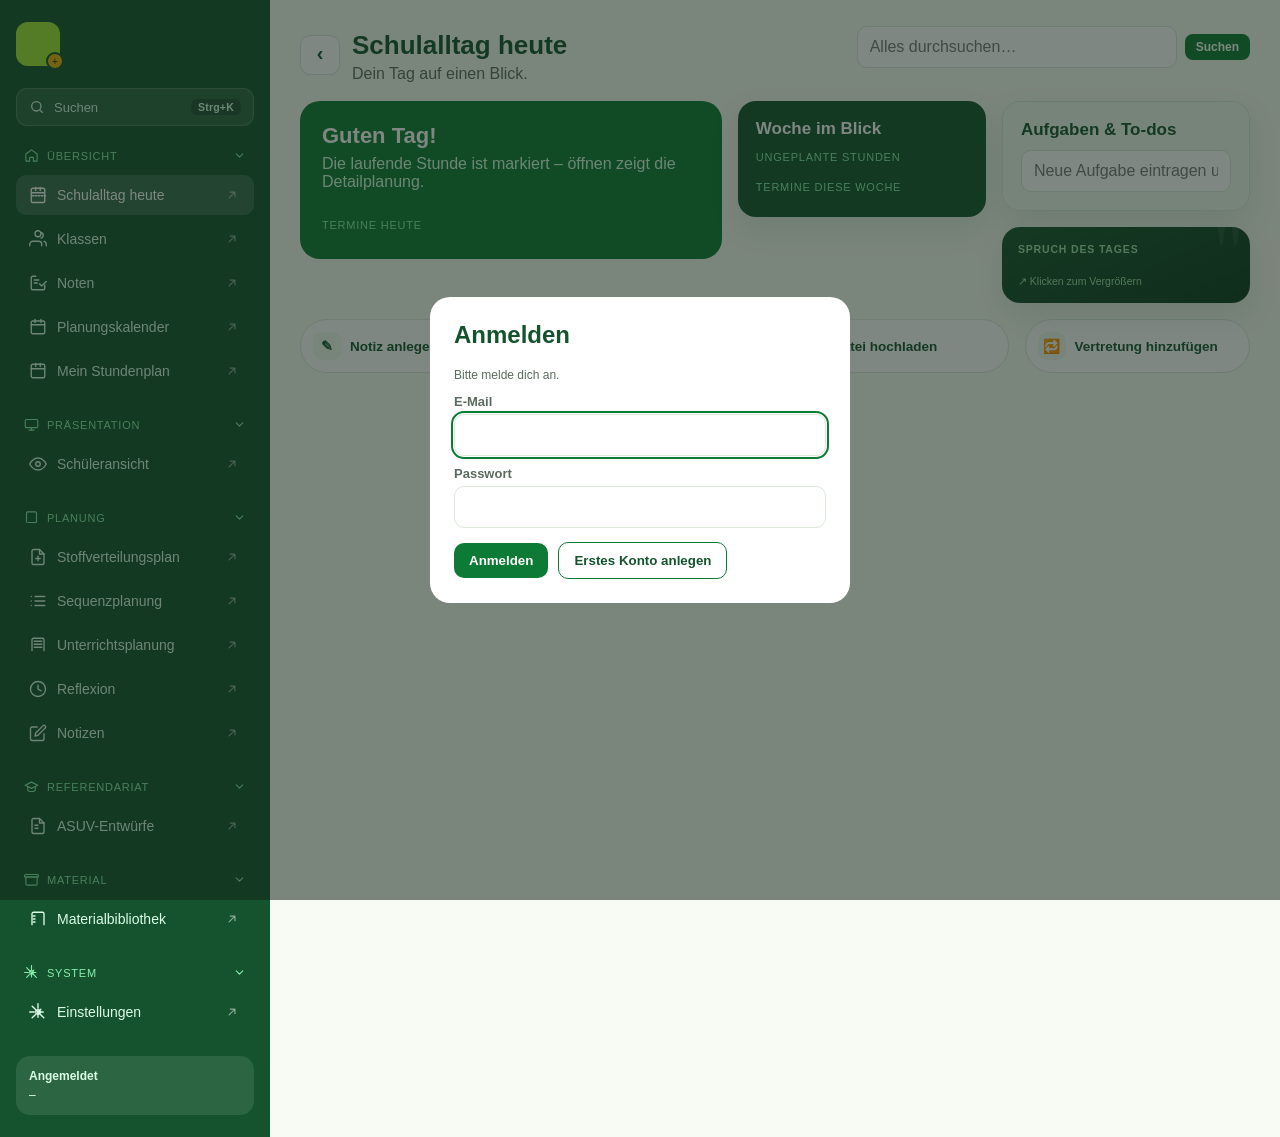
==== commit cf78bda0: "Notenmodul, Meilenstein 2: Ansicht mit Notenmatrix und Schnellerfassung Neuer Menuepunkt "Noten" (Ue" ====
--- a/web/index.html
+++ b/web/index.html
@@ -53,6 +53,7 @@
     <div class="nav-section" data-section="uebersicht">
     <span class="nav-row"><a class="nav-btn active" href="#heute" data-view="heute" aria-current="page"><span class="nav-ic"><svg viewBox="0 0 24 24" fill="none" stroke="currentColor" stroke-width="1.8" stroke-linecap="round" stroke-linejoin="round" aria-hidden="true"><path d="M3 9h18M9 2v4m6-4v4M4 13h2m2 0h2m2 0h2m2 0h2m2 0h2M5 22h14a2 2 0 0 0 2-2V5a2 2 0 0 0-2-2H5a2 2 0 0 0-2 2v15a2 2 0 0 0 2 2Z"/></svg></span><span>Schulalltag heute</span></a><button type="button" class="nav-tab-open" data-tab-open="heute" title="Schulalltag heute als Tab im Hintergrund öffnen" aria-label="Schulalltag heute als Tab im Hintergrund öffnen"><svg viewBox="0 0 24 24" fill="none" stroke="currentColor" stroke-width="2" stroke-linecap="round" stroke-linejoin="round" aria-hidden="true"><path d="M7 17 17 7M9 7h8v8"/></svg></button></span>
     <span class="nav-row"><a class="nav-btn" href="#klassen" data-view="klassen"><span class="nav-ic"><svg viewBox="0 0 24 24" fill="none" stroke="currentColor" stroke-width="1.8" stroke-linecap="round" stroke-linejoin="round" aria-hidden="true"><path d="M17 21v-2a4 4 0 0 0-4-4H5a4 4 0 0 0-4 4v2M12 9a4 4 0 1 0 0-8 4 4 0 0 0 0 8ZM23 21v-2a4 4 0 0 0-3-3.87M16 3.13a4 4 0 0 1 0 7.75"/></svg></span><span>Klassen</span></a><button type="button" class="nav-tab-open" data-tab-open="klassen" title="Klassen als Tab im Hintergrund öffnen" aria-label="Klassen als Tab im Hintergrund öffnen"><svg viewBox="0 0 24 24" fill="none" stroke="currentColor" stroke-width="2" stroke-linecap="round" stroke-linejoin="round" aria-hidden="true"><path d="M7 17 17 7M9 7h8v8"/></svg></button></span>
+    <span class="nav-row"><a class="nav-btn" href="#noten" data-view="noten"><span class="nav-ic"><svg viewBox="0 0 24 24" fill="none" stroke="currentColor" stroke-width="1.8" stroke-linecap="round" stroke-linejoin="round" aria-hidden="true"><path d="M9 3H5a2 2 0 0 0-2 2v14a2 2 0 0 0 2 2h14a2 2 0 0 0 2-2v-4"/><path d="M7 8h6M7 12h4"/><path d="m14 13 3 3 6-6"/></svg></span><span>Noten</span></a><button type="button" class="nav-tab-open" data-tab-open="noten" title="Noten als Tab im Hintergrund öffnen" aria-label="Noten als Tab im Hintergrund öffnen"><svg viewBox="0 0 24 24" fill="none" stroke="currentColor" stroke-width="2" stroke-linecap="round" stroke-linejoin="round" aria-hidden="true"><path d="M7 17 17 7M9 7h8v8"/></svg></button></span>
     <span class="nav-row"><a class="nav-btn" href="#kalender" data-view="kalender"><span class="nav-ic"><svg viewBox="0 0 24 24" fill="none" stroke="currentColor" stroke-width="1.8" stroke-linecap="round" stroke-linejoin="round" aria-hidden="true"><rect x="3" y="4" width="18" height="17" rx="2"/><path d="M16 2v4M8 2v4M3 9h18"/></svg></span><span>Planungskalender</span></a><button type="button" class="nav-tab-open" data-tab-open="kalender" title="Planungskalender als Tab im Hintergrund öffnen" aria-label="Planungskalender als Tab im Hintergrund öffnen"><svg viewBox="0 0 24 24" fill="none" stroke="currentColor" stroke-width="2" stroke-linecap="round" stroke-linejoin="round" aria-hidden="true"><path d="M7 17 17 7M9 7h8v8"/></svg></button></span>
     <span class="nav-row"><a class="nav-btn" href="#stundenplan" data-view="stundenplan"><span class="nav-ic"><svg viewBox="0 0 24 24" fill="none" stroke="currentColor" stroke-width="1.8" stroke-linecap="round" stroke-linejoin="round" aria-hidden="true"><path d="M3 5a2 2 0 0 1 2-2h14a2 2 0 0 1 2 2v14a2 2 0 0 1-2 2H5a2 2 0 0 1-2-2V5Z"/><path d="M3 9h18M9 2v4m6-4v4"/></svg></span><span>Mein Stundenplan</span></a><button type="button" class="nav-tab-open" data-tab-open="stundenplan" title="Mein Stundenplan als Tab im Hintergrund öffnen" aria-label="Mein Stundenplan als Tab im Hintergrund öffnen"><svg viewBox="0 0 24 24" fill="none" stroke="currentColor" stroke-width="2" stroke-linecap="round" stroke-linejoin="round" aria-hidden="true"><path d="M7 17 17 7M9 7h8v8"/></svg></button></span>
     </div>
@@ -784,6 +785,72 @@
       </div>
     </section>
 
+    <!-- NOTEN — Fallback-Notenverwaltung neben dem Schulmanager (docs/konzept_noten.md).
+         Desktop: Klasse/Gewichtung links, neue Leistung rechts; Matrix und Schnellerfassung
+         darunter über die volle Breite. Mobile (<=1080px): eine Spalte. -->
+    <section id="noten" class="view hidden">
+      <div class="v2col">
+      <div class="vcol">
+      <div class="card ord-1">
+        <h3>Klasse und Halbjahr</h3>
+        <div class="row">
+          <div><label for="notenClass">Klasse</label><select id="notenClass"></select></div>
+          <div><label for="notenTerm">Halbjahr</label><select id="notenTerm"><option value="HJ1">1. Halbjahr</option><option value="HJ2">2. Halbjahr</option></select></div>
+        </div>
+        <h3 style="margin-top:18px;">Gewichtung</h3>
+        <p class="muted small">Anteil der großen Noten am Gesamtdurchschnitt – gilt für diese Klasse im ganzen Schuljahr, der Rest entfällt auf die kleinen Noten. Ist eine der beiden Gruppen leer, zählt die andere allein.</p>
+        <div class="row" style="align-items:end;">
+          <div><label for="notenAnteil">Große Noten (%)</label><input id="notenAnteil" type="number" min="0" max="100" step="5" value="50" /></div>
+          <div style="align-self:flex-end;"><button class="btn small" id="notenAnteilSave">Gewichtung speichern</button></div>
+        </div>
+        <div id="notenAnteilHint" class="small muted" style="margin-top:8px;"></div>
+      </div>
+      </div>
+      <div class="vcol">
+      <div class="card ord-2">
+        <h3>Neue Leistung</h3>
+        <p class="muted small">Der Anlass, aus dem die Noten entstehen. Die Noten selbst trägst du danach in der Matrix oder in der Schnellerfassung ein.</p>
+        <div class="row">
+          <div><label for="notenItemTitle">Bezeichnung</label><input id="notenItemTitle" placeholder="z. B. Balladen: Der Erlkönig" /></div>
+          <div><label for="notenItemDate">Datum</label><input id="notenItemDate" type="date" /></div>
+        </div>
+        <div class="row-3">
+          <div><label for="notenItemKind">Anlass</label><select id="notenItemKind"></select></div>
+          <div><label for="notenItemSize">Wertigkeit</label><select id="notenItemSize"><option value="gross">Große Note</option><option value="klein" selected>Kleine Note</option></select></div>
+          <div><label for="notenItemTerm">Halbjahr</label><select id="notenItemTerm"><option value="">automatisch aus dem Datum</option><option value="HJ1">1. Halbjahr</option><option value="HJ2">2. Halbjahr</option></select></div>
+        </div>
+        <div style="margin-top:10px;">
+          <label for="notenItemNote">Weitere Hinweise (optional)</label>
+          <textarea id="notenItemNote" rows="2" placeholder="z. B. Nachschreibtermin, Aufgabenformat, Besonderheiten"></textarea>
+        </div>
+        <div style="margin-top:12px; display:flex; gap:10px; flex-wrap:wrap;">
+          <button class="btn" id="notenItemSave">Leistung anlegen</button>
+          <button class="btn small secondary hidden" id="notenItemCancel">Bearbeiten abbrechen</button>
+        </div>
+      </div>
+      </div>
+      </div>
+
+      <div class="card">
+        <h3>Notenmatrix</h3>
+        <p class="muted small">Noten direkt in die Zellen eintragen – <strong>2</strong>, <strong>2+</strong>, <strong>3-</strong> oder <strong>2,5</strong>. Feld leeren und verlassen löscht die Note; sie zählt dann nicht mehr in den Durchschnitt. Enter und die Pfeiltasten wechseln den Schüler, Tab springt zur nächsten Spalte.</p>
+        <div id="notenMatrixWrap" class="noten-matrix-wrap"></div>
+      </div>
+
+      <div class="card">
+        <h3>Schnellerfassung</h3>
+        <p class="muted small">Eine Leistung, die ganze Klasse untereinander: Note tippen, Enter springt zum nächsten Schüler.</p>
+        <div class="row">
+          <div><label for="notenQuickItem">Leistung</label><select id="notenQuickItem"></select></div>
+        </div>
+        <div id="notenQuickList" class="noten-quick" style="margin-top:12px;"></div>
+        <div style="margin-top:12px; display:flex; gap:10px; align-items:center; flex-wrap:wrap;">
+          <button class="btn" id="notenQuickSave">Noten speichern</button>
+          <span id="notenQuickStatus" class="small muted"></span>
+        </div>
+      </div>
+    </section>
+
     <!-- REFLEXION — Desktop: offene Reflexionen + Journal (breit) links, Erfassen-Formular rechts.
          Mobile (<=1080px): Original-Reihenfolge (offene, erfassen, Journal). -->
     <section id="reflexion" class="view hidden">
@@ -975,6 +1042,7 @@
       <div class="card">
         <div class="mehr-list">
           <button class="mehr-item" data-view="klassen">Klassen</button>
+          <button class="mehr-item" data-view="noten">Noten</button>
           <button class="mehr-item" data-view="praesentation">Schüleransicht</button>
           <button class="mehr-item" data-view="stoff">Stoffverteilungsplan</button>
           <button class="mehr-item" data-view="sequenzplan">Sequenzplanung</button>
--- a/web/styles.css
+++ b/web/styles.css
@@ -1555,3 +1555,83 @@
 #stunde select:not(.phase-kind-select) {
   height: 48px;
 }
+
+/* ---------- Notenmodul (docs/konzept_noten.md) ----------
+   Die Matrix ist naturgemaess breit (eine Spalte je Leistung) und scrollt deshalb
+   horizontal in ihrem EIGENEN Container — die Seite selbst nie. Schuelername und
+   Durchschnitte bleiben beim Scrollen an den Raendern stehen. */
+.noten-matrix-wrap { overflow-x:auto; -webkit-overflow-scrolling:touch; }
+/* Inhaltsbreite statt width:100%: bei wenigen Leistungen wuerden die Ueberschriften sonst
+   auf ein paar Zeichen zusammengequetscht, waehrend die Durchschnittsspalten den Rest
+   der Kartenbreite schlucken. Der Wrapper scrollt, sobald es wirklich breit wird. */
+.noten-matrix { width:auto; table-layout:auto; border-collapse:collapse; }
+.noten-matrix th, .noten-matrix td { border-bottom:1px solid var(--line); padding:6px 8px; vertical-align:middle; }
+.noten-matrix thead th { text-align:left; font-size:12px; color:var(--primary-dark); vertical-align:bottom; }
+.noten-matrix tbody tr:hover { background:var(--surface-2); }
+
+.noten-matrix th.noten-name {
+  text-align:left; font-weight:var(--fw-heavy); white-space:nowrap;
+  position:sticky; left:0; z-index:2; background:var(--surface);
+}
+.noten-matrix tbody tr:hover th.noten-name { background:var(--surface-2); }
+.noten-matrix thead th.noten-name { z-index:3; }
+
+.noten-col { min-width:132px; max-width:190px; }
+/* Die Themes setzen text-transform:uppercase auf Tabellenkoepfe. Hier bewusst zurueckgenommen:
+   Grossschreibung macht aus "gross" ein "GROSS" und aus dem Titel einer Leistung eine Zeile
+   ohne Umlaut-Feinheiten -- Bezeichnungen sollen genau so stehen, wie sie eingegeben wurden. */
+.noten-col-title, .noten-col-meta, .noten-badge, .noten-matrix th.noten-name {
+  text-transform:none; letter-spacing:normal;
+}
+.noten-col-title { font-weight:var(--fw-heavy); white-space:normal; word-break:normal; overflow-wrap:break-word; }
+.noten-col-meta { font-size:11px; color:var(--muted); font-weight:400; margin-top:2px; white-space:normal; }
+.noten-col-actions { margin-top:4px; display:flex; gap:4px; }
+
+.noten-badge { display:inline-block; padding:1px 6px; border-radius:999px; font-size:10px; font-weight:var(--fw-heavy); }
+.noten-badge.gross { background:var(--badge-warn-bg); color:var(--badge-warn-text); }
+.noten-badge.klein { background:var(--badge-ok-bg); color:var(--badge-ok-text); }
+
+.noten-icon {
+  width:24px; height:24px; padding:0; line-height:1; border-radius:6px; cursor:pointer;
+  border:1px solid var(--line); background:var(--surface); color:var(--muted); font-size:12px;
+}
+.noten-icon:hover { border-color:var(--primary); color:var(--primary-dark); }
+.noten-icon.bad:hover { border-color:var(--bad); color:var(--bad); }
+
+.noten-cell-td { width:118px; }
+.noten-cell { width:100%; min-width:56px; padding:7px 8px; text-align:center; font-weight:var(--fw-heavy); }
+.noten-cell.invalid { border-color:var(--bad); background:var(--badge-bad-bg); }
+/* Eine Note mit Hinweis bekommt eine Ecke — der Hinweis selbst steht im title-Tooltip. */
+.noten-cell-td.has-comment { position:relative; }
+.noten-cell-td.has-comment::after {
+  content:""; position:absolute; top:2px; right:2px; width:0; height:0;
+  border-top:6px solid var(--primary); border-left:6px solid transparent; pointer-events:none;
+}
+
+.noten-matrix td.noten-avg, .noten-matrix th.noten-avg {
+  text-align:right; white-space:nowrap; font-variant-numeric:tabular-nums;
+  background:var(--surface-2); min-width:64px;
+}
+.noten-matrix td.noten-avg.gesamt, .noten-matrix th.noten-avg.gesamt {
+  font-weight:var(--fw-heavy); color:var(--primary-dark);
+}
+
+.noten-quick { display:grid; gap:6px; }
+.noten-quick-row { display:grid; grid-template-columns: minmax(0,1fr) 96px minmax(0,1.2fr); gap:8px; align-items:center; }
+.noten-quick-name { font-weight:var(--fw-heavy); overflow:hidden; text-overflow:ellipsis; white-space:nowrap; }
+.noten-quick-input { text-align:center; font-weight:var(--fw-heavy); }
+
+@media (max-width: 920px) {
+  /* Der klebende Namensspalten-Rand kostet auf schmalen Geraeten zu viel Breite;
+     stattdessen scrollt die Matrix als Ganzes. */
+  .noten-matrix th.noten-name { position:static; }
+  .noten-col { min-width:104px; }
+  .noten-cell-td { width:96px; }
+}
+
+@media (max-width: 600px) {
+  /* Hinweisfeld unter Name + Note, damit in einer Zeile nichts unter ~44px faellt. */
+  .noten-quick-row { grid-template-columns: minmax(0,1fr) 88px; }
+  .noten-quick-comment { grid-column:1 / -1; }
+  .noten-matrix th, .noten-matrix td { padding:5px 6px; }
+}
